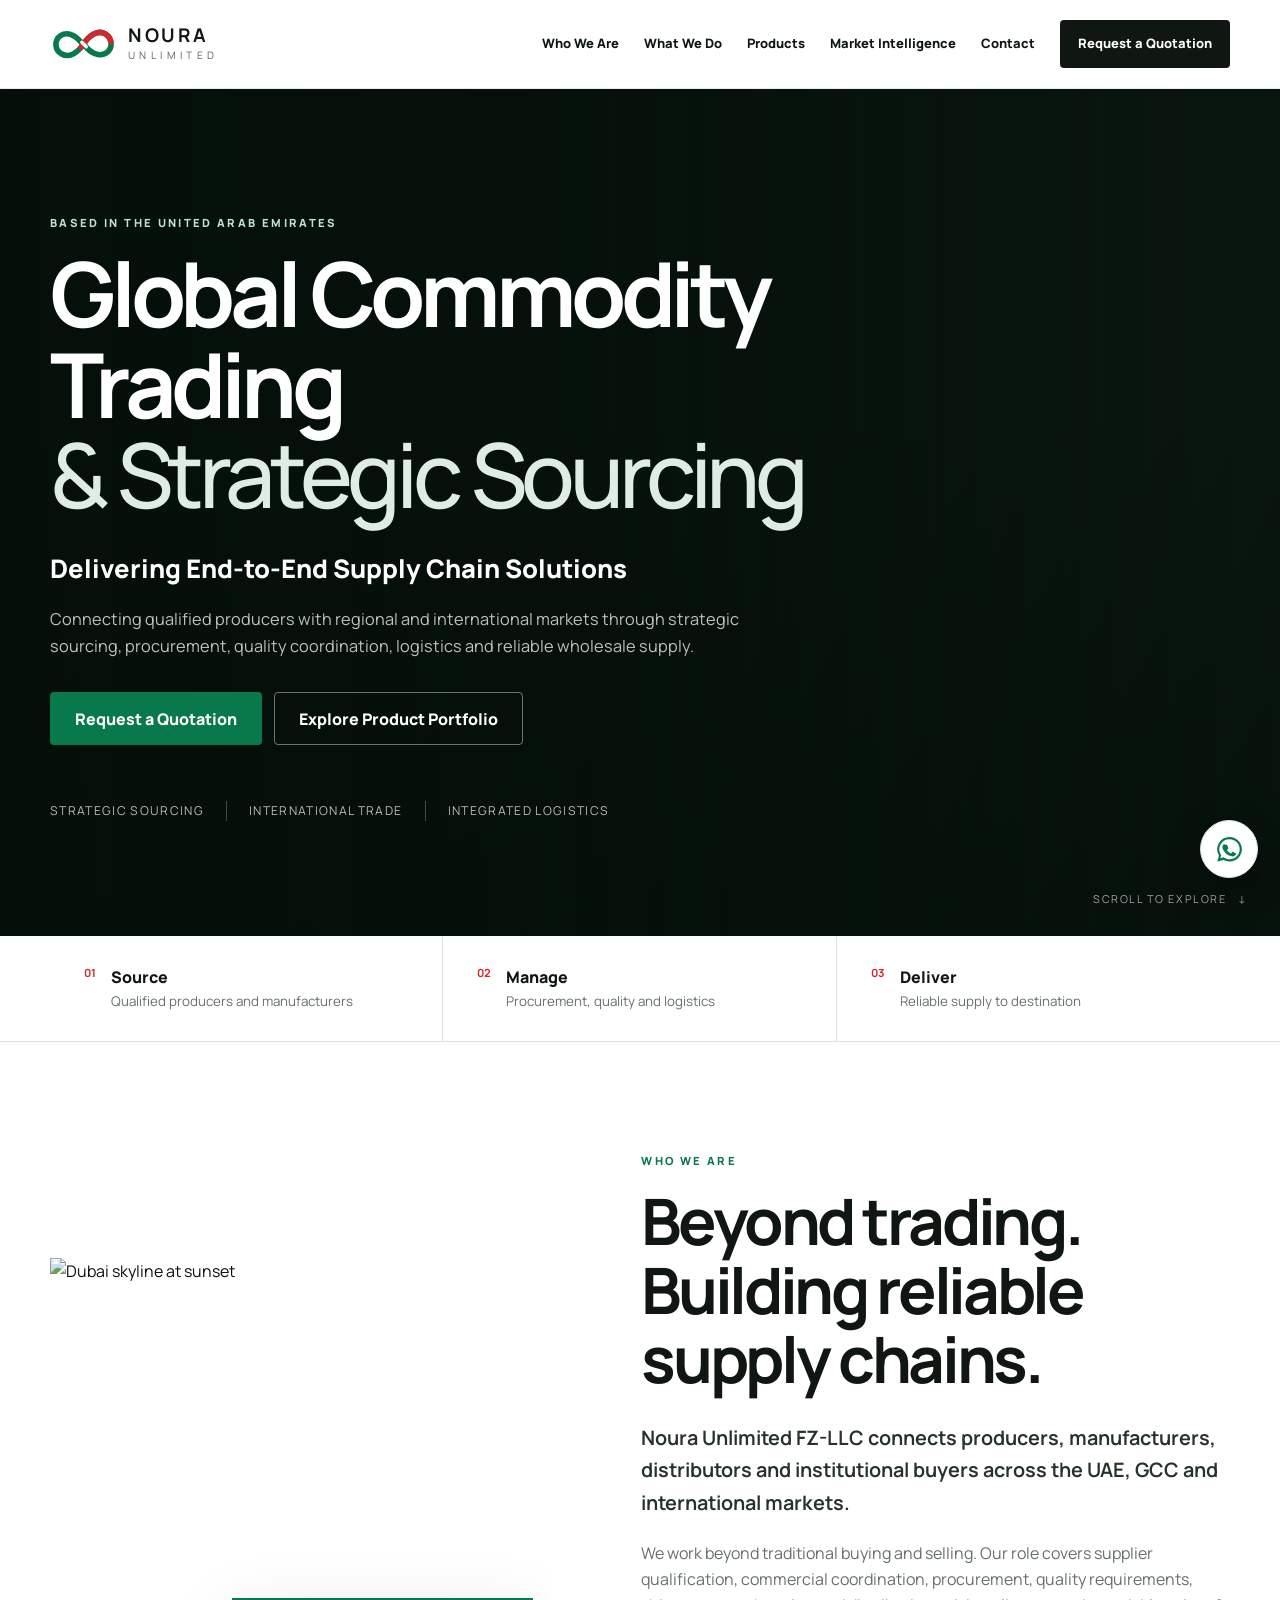
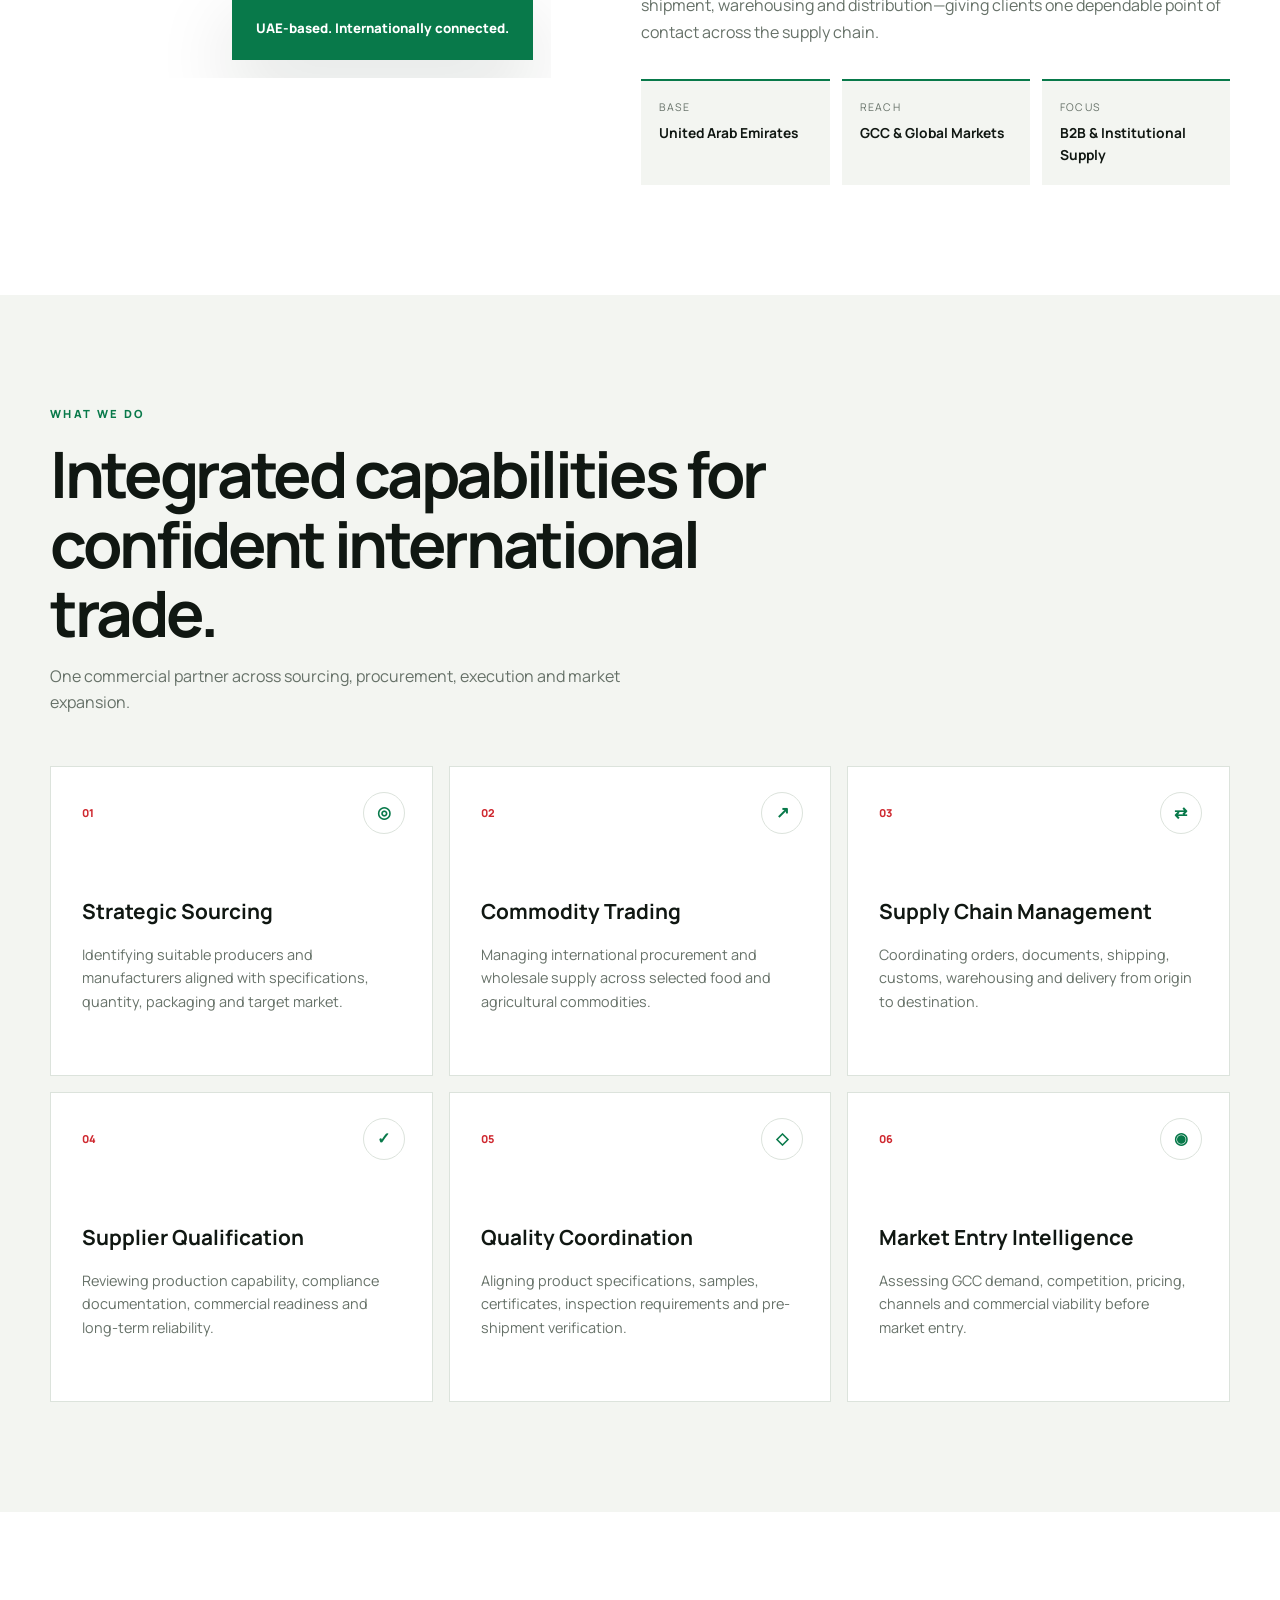
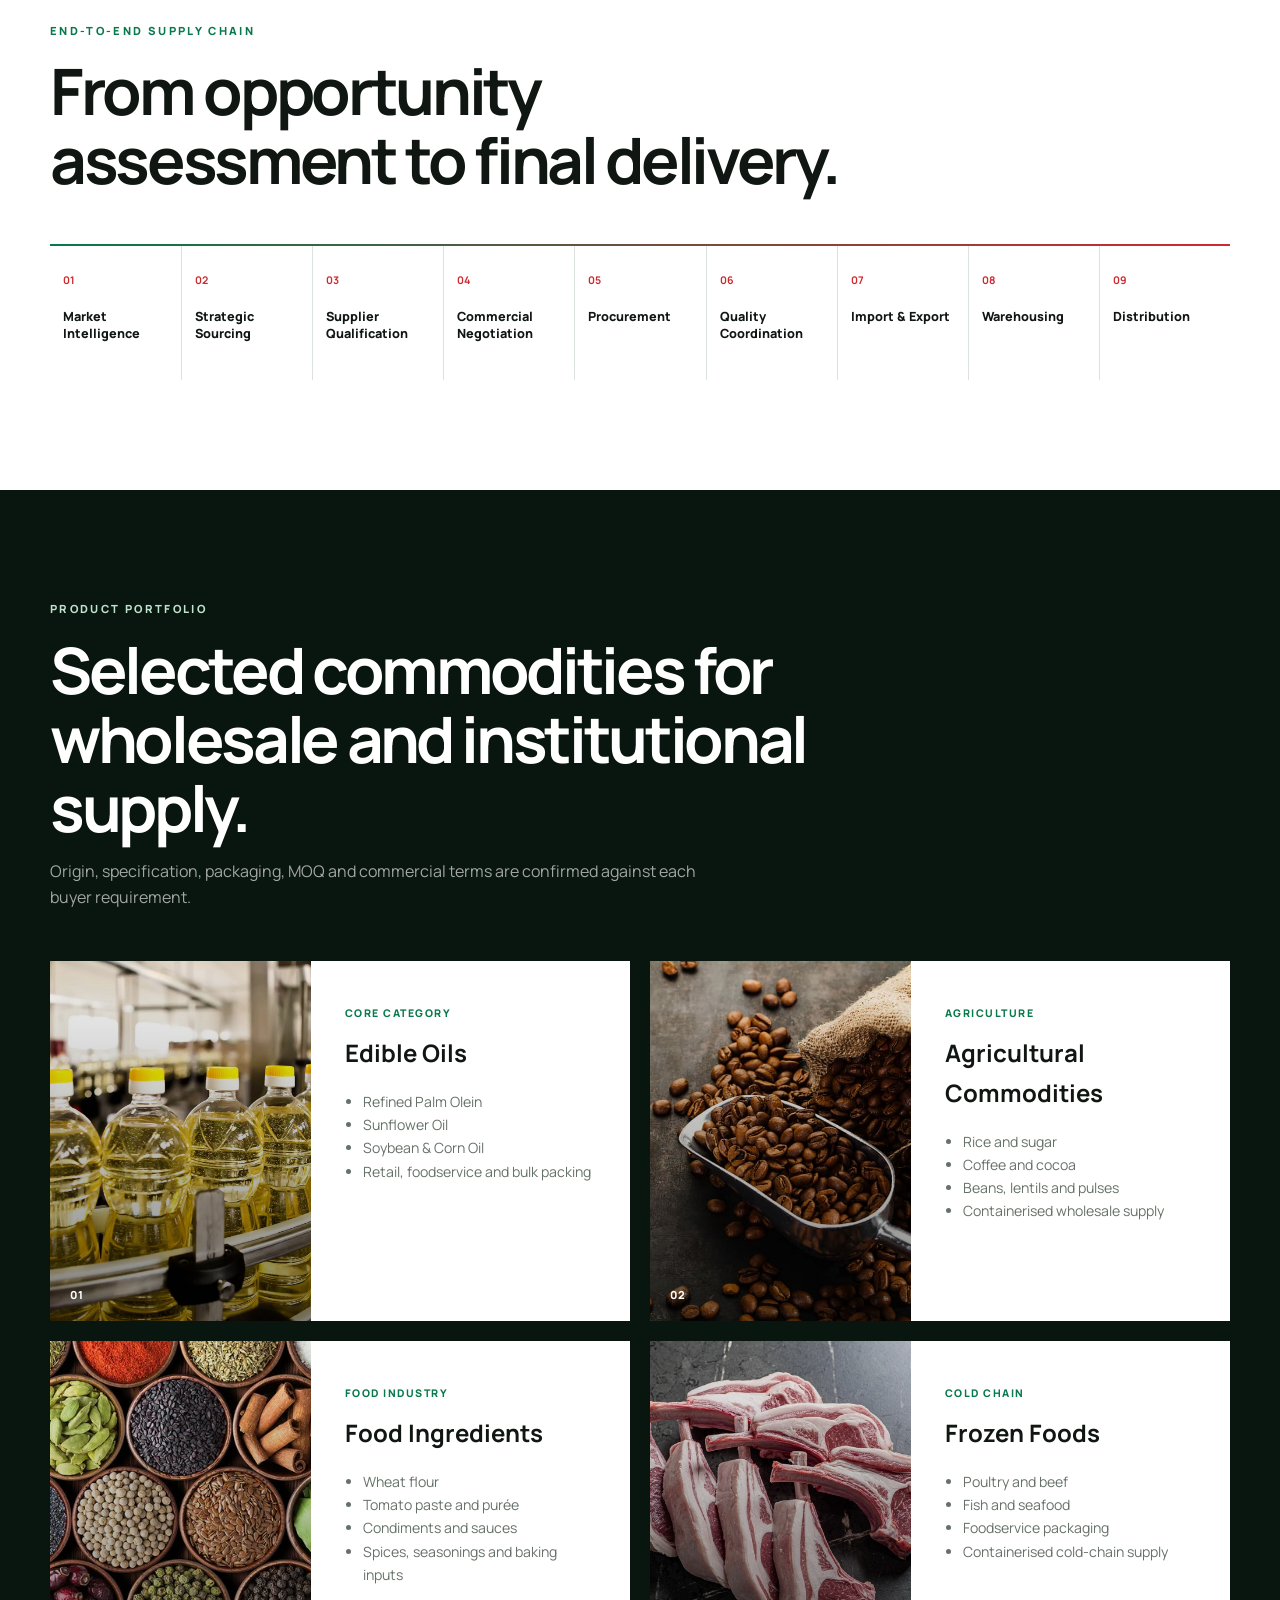
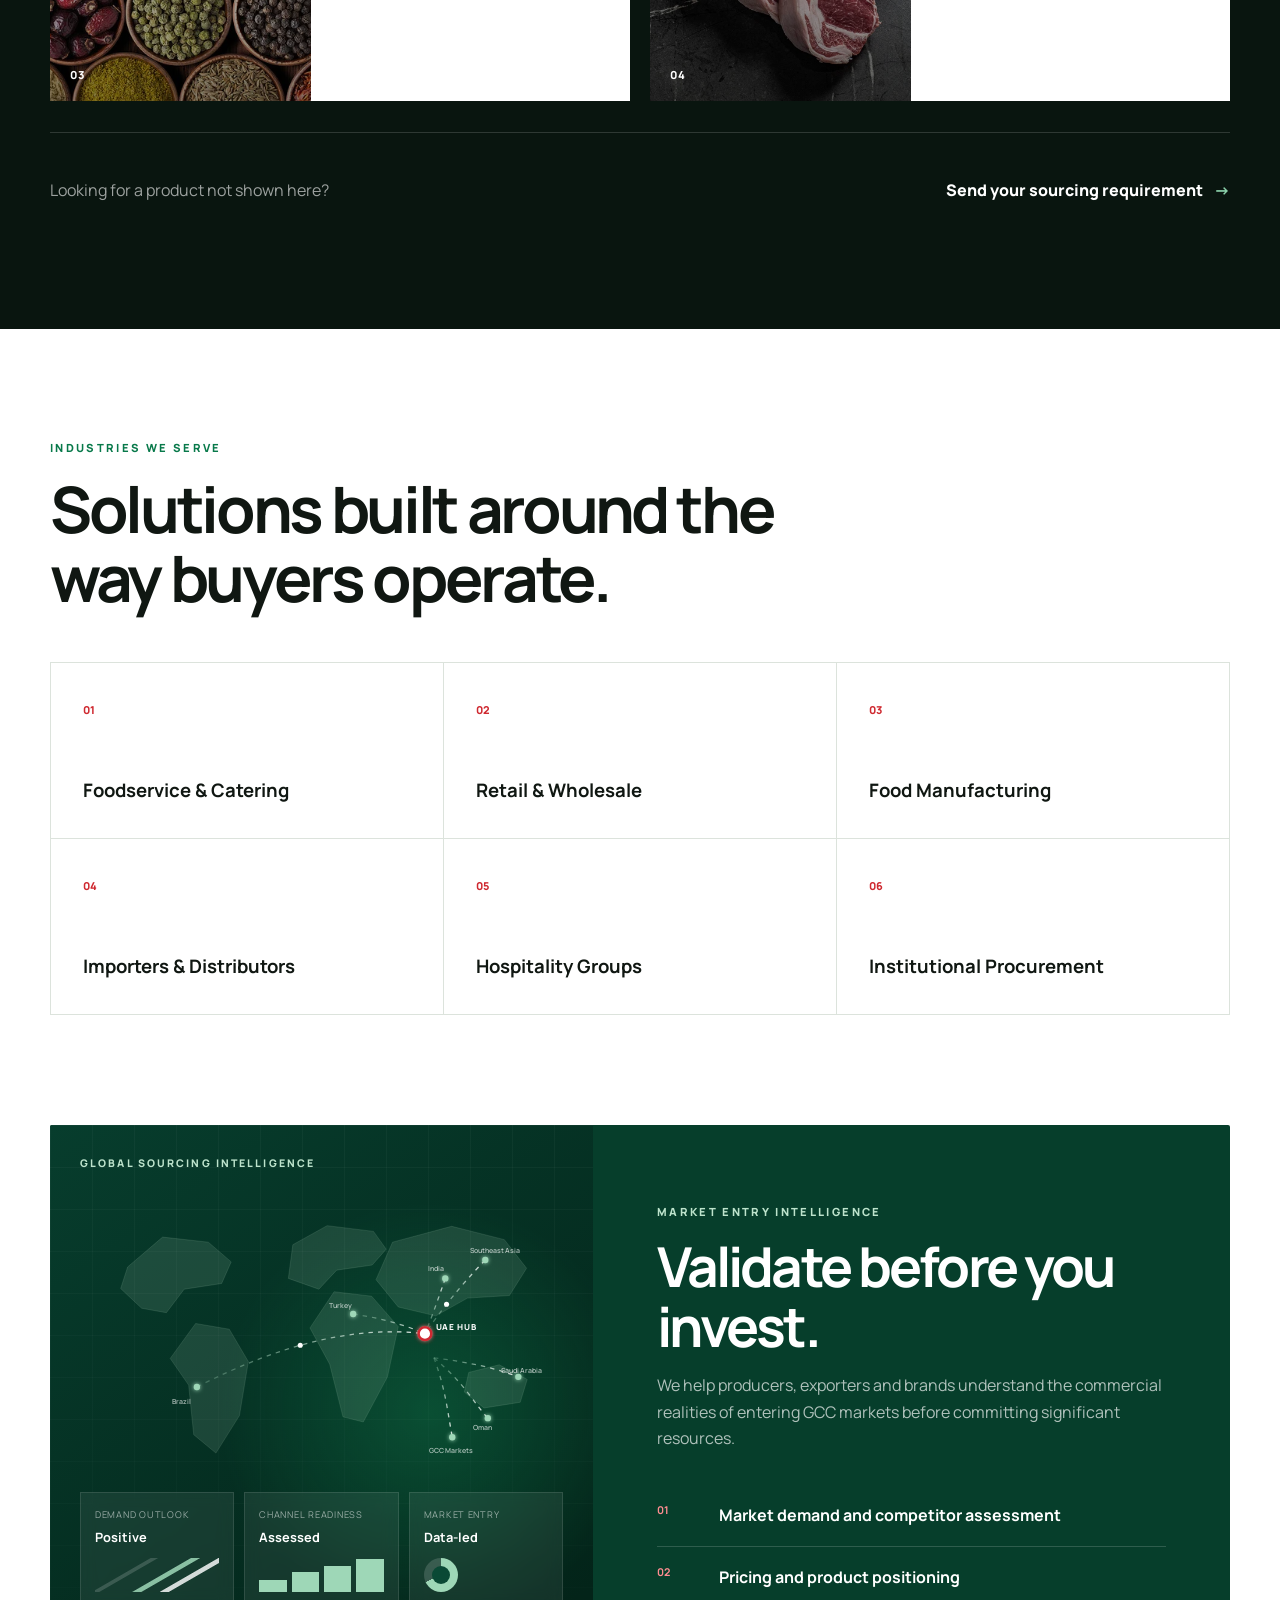
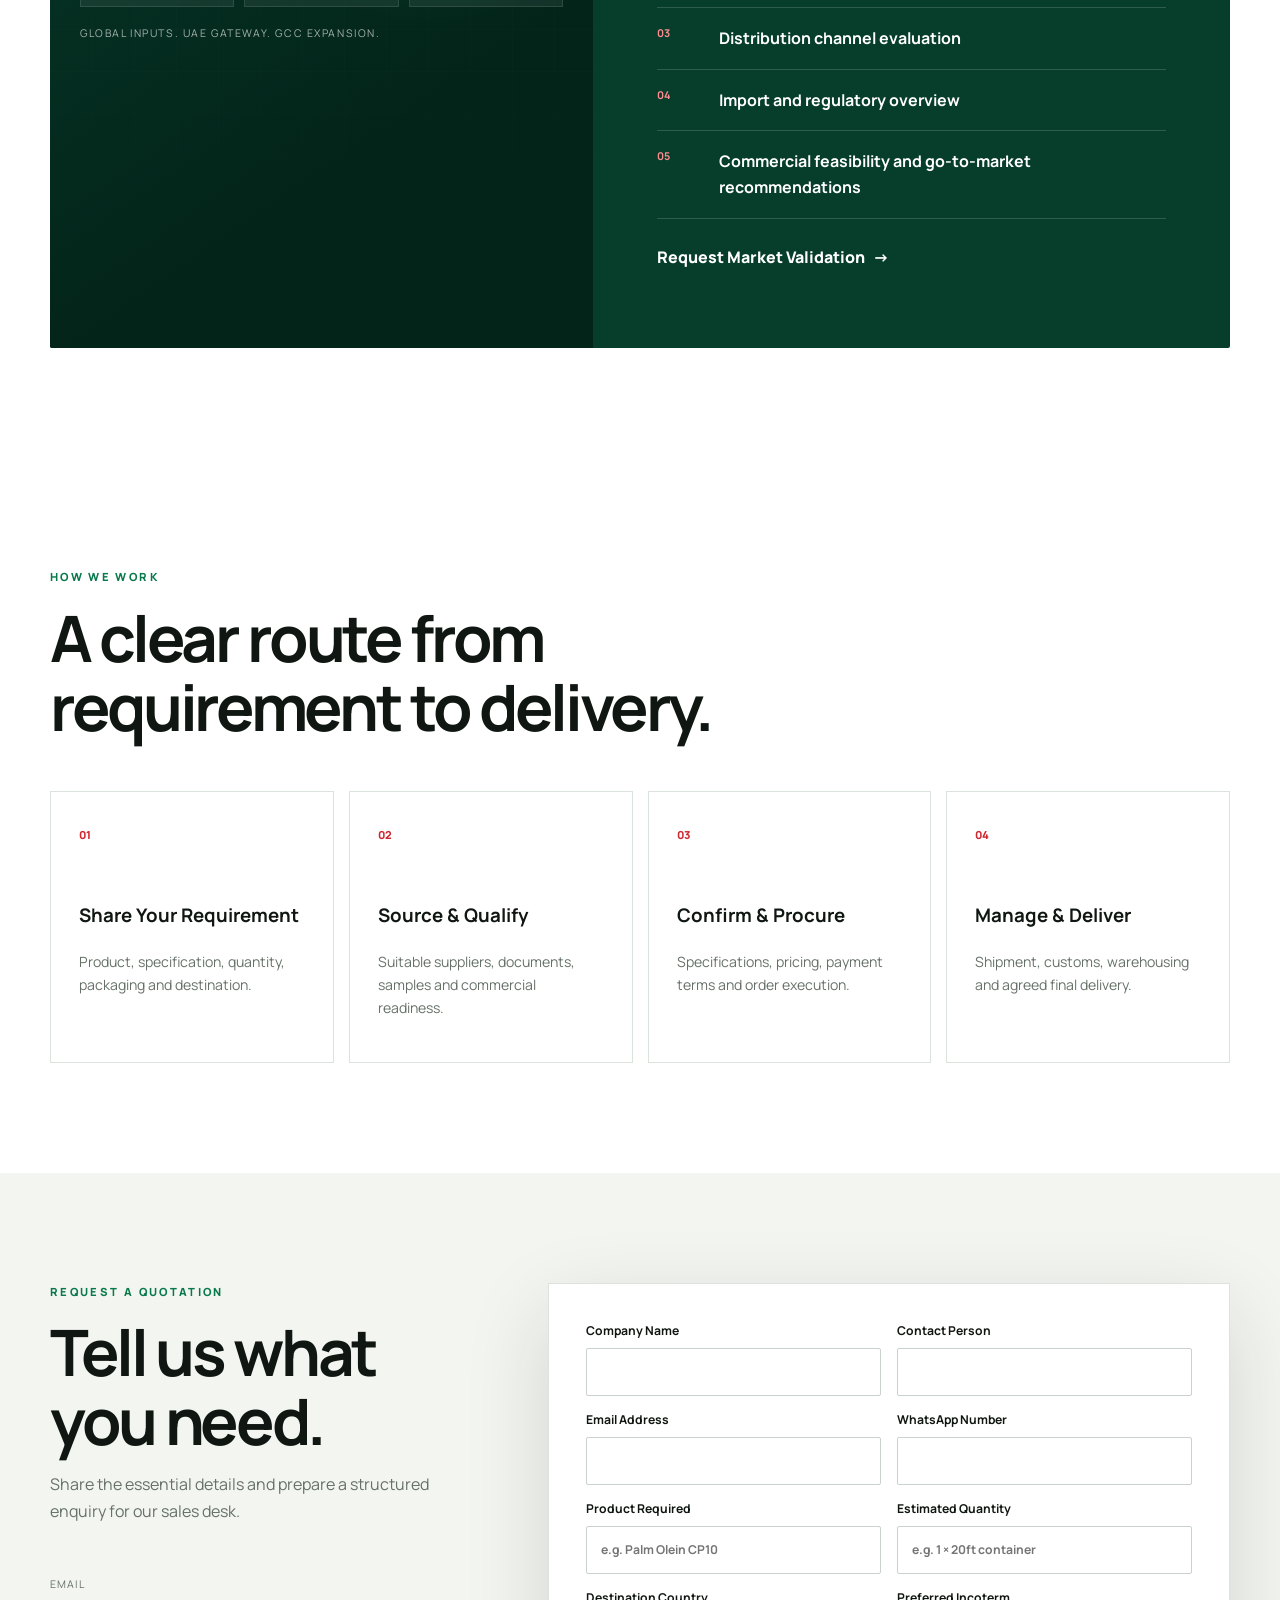
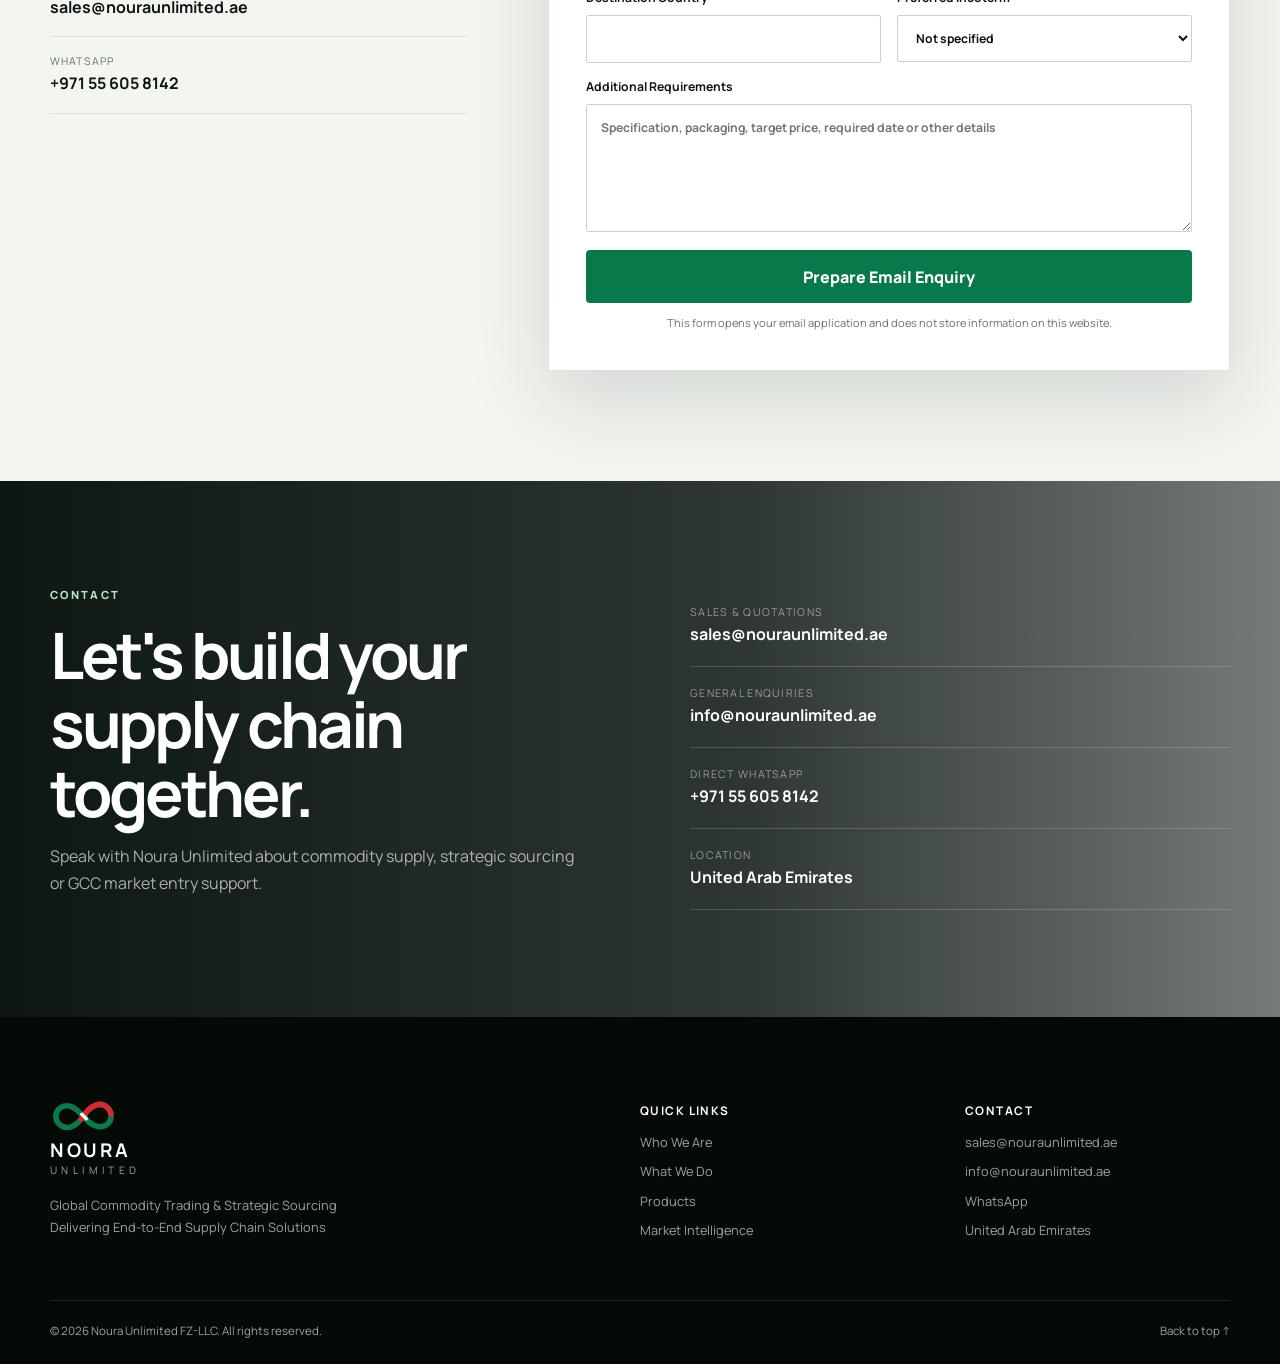
==== index.html @ fd820739 "Add organization structured data" ====
<!doctype html>
<html lang="en">
<head>
  <meta charset="utf-8">
  <meta name="viewport" content="width=device-width, initial-scale=1">
  <meta name="theme-color" content="#081710">
 <meta name="description" content="Noura Unlimited is a Dubai-based food commodity trading and strategic sourcing company serving buyers, suppliers and distributors across the UAE and GCC.">
<meta name="robots" content="index, follow, max-image-preview:large">
<meta name="author" content="Noura Unlimited FZ-LLC">

<meta property="og:type" content="website">
<meta property="og:site_name" content="Noura Unlimited">
<meta property="og:title" content="Food Commodity Trading Company Dubai | Noura Unlimited">

  <script type="application/ld+json">
{
  "@context": "https://schema.org",
  "@type": "Organization",
  "@id": "https://nouraunlimited.ae/#organization",
  "name": "Noura Unlimited",
  "legalName": "Noura Unlimited FZ-LLC",
  "url": "https://nouraunlimited.ae/",
  "description": "Dubai-based food commodity trading, strategic sourcing and GCC market-entry intelligence company.",
  "founder": {
    "@type": "Person",
    "name": "Noorliyani Binti Romle",
    "alternateName": "Noura"
  },
  "address": {
    "@type": "PostalAddress",
    "addressLocality": "Dubai",
    "addressCountry": "AE"
  },
  "areaServed": [
    "United Arab Emirates",
    "Saudi Arabia",
    "Qatar",
    "Oman",
    "Kuwait",
    "Bahrain"
  ],
  "contactPoint": [
    {
      "@type": "ContactPoint",
      "contactType": "sales",
      "telephone": "+971556058142",
      "email": "sales@nouraunlimited.ae",
      "areaServed": "GCC"
    },
    {
      "@type": "ContactPoint",
      "contactType": "general enquiries",
      "email": "info@nouraunlimited.ae",
      "areaServed": "GCC"
    }
  ]
}
</script>
<meta property="og:description" content="Food commodity trading, strategic sourcing and GCC market-entry intelligence from Dubai, UAE.">
<meta property="og:url" content="https://nouraunlimited.ae/">
<meta property="og:image" content="https://images.unsplash.com/photo-1784911544255-8fb8e40d8cea?auto=format&amp;fit=crop&amp;w=1600&amp;q=80">
<meta property="og:locale" content="en_AE">

<meta name="twitter:card" content="summary_large_image">

<link rel="canonical" href="https://nouraunlimited.ae/">
<title>Food Commodity Trading Company Dubai | Noura Unlimited</title>
  <link rel="preconnect" href="https://fonts.googleapis.com">
  <link rel="preconnect" href="https://fonts.gstatic.com" crossorigin>
  <link rel="preconnect" href="https://images.unsplash.com">
  <link href="https://fonts.googleapis.com/css2?family=Manrope:wght@400;500;600;700;800&display=swap" rel="stylesheet">
  <link rel="stylesheet" href="style.css">
</head>
<body>
<a class="skip-link" href="#main">Skip to content</a>
<header class="site-header" id="top">
  <div class="container nav-wrap">
    <a class="brand" href="#home" aria-label="Noura Unlimited home">
      <svg class="brand-logo" viewBox="0 0 120 60" role="img" aria-label="Noura Unlimited infinity logo">
        <path d="M58 29C45 11 30 7 19 14 7 22 8 40 21 47c12 7 27 0 39-18 12-18 27-25 39-18 13 8 14 26 2 34-11 7-27 3-40-15" fill="none" stroke="#08794a" stroke-width="10" stroke-linecap="round"/>
        <path d="M61 30c13 18 29 22 40 15 12-8 11-26-2-34-12-7-27 0-39 18-12 18-27 25-39 18C8 40 7 22 19 14c11-7 26-3 39 15" fill="none" stroke="#cf2930" stroke-width="10" stroke-linecap="round" stroke-dasharray="72 200" stroke-dashoffset="-69"/>
        <path d="M57 26c3 3 5 5 8 8" stroke="#fff" stroke-width="6" stroke-linecap="round"/>
      </svg>
      <span class="brand-copy"><strong>NOURA</strong><span>UNLIMITED</span></span>
    </a>
    <button class="menu-toggle" type="button" aria-expanded="false" aria-controls="primary-nav" aria-label="Open navigation"><span></span><span></span><span></span></button>
    <nav class="nav-links" id="primary-nav" aria-label="Primary navigation">
      <a href="#about">Who We Are</a><a href="#capabilities">What We Do</a><a href="#products">Products</a><a href="#intelligence">Market Intelligence</a><a href="#contact">Contact</a><a class="nav-cta" href="#rfq">Request a Quotation</a>
    </nav>
  </div>
</header>
<main id="main">
  <section class="hero" id="home">
    <div class="hero-media" role="img" aria-label="Container ships and port cranes representing international trade"></div>
    <div class="hero-overlay"></div>
    <div class="container hero-content reveal">
      <p class="eyebrow light">Based in the United Arab Emirates</p>
      <h1>Global Commodity Trading<br><span>&amp; Strategic Sourcing</span></h1>
      <p class="hero-tagline">Delivering End-to-End Supply Chain Solutions</p>
      <p class="hero-copy">Connecting qualified producers with regional and international markets through strategic sourcing, procurement, quality coordination, logistics and reliable wholesale supply.</p>
      <div class="hero-actions"><a class="btn btn-primary" href="#rfq">Request a Quotation</a><a class="btn btn-ghost" href="#products">Explore Product Portfolio</a></div>
      <div class="hero-proof"><span>Strategic Sourcing</span><span>International Trade</span><span>Integrated Logistics</span></div>
    </div>
    <div class="hero-scroll">Scroll to explore <span>↓</span></div>
  </section>

  <section class="intro-strip"><div class="container promise-grid"><div><b>01</b><span>Source</span><small>Qualified producers and manufacturers</small></div><div><b>02</b><span>Manage</span><small>Procurement, quality and logistics</small></div><div><b>03</b><span>Deliver</span><small>Reliable supply to destination</small></div></div></section>

  <section class="section" id="about">
    <div class="container about-layout">
      <div class="about-image reveal"><img src="https://images.unsplash.com/photo-1612873649383-edf91f1cf7fe?auto=format&fit=crop&w=1300&q=82" alt="Dubai skyline at sunset" loading="lazy"><div class="image-caption">UAE-based. Internationally connected.</div></div>
      <div class="about-copy reveal"><p class="eyebrow">Who We Are</p><h2>Beyond trading.<br>Building reliable supply chains.</h2><p class="lead">Noura Unlimited FZ-LLC connects producers, manufacturers, distributors and institutional buyers across the UAE, GCC and international markets.</p><p>We work beyond traditional buying and selling. Our role covers supplier qualification, commercial coordination, procurement, quality requirements, shipment, warehousing and distribution—giving clients one dependable point of contact across the supply chain.</p><div class="about-facts"><div><span>Base</span><strong>United Arab Emirates</strong></div><div><span>Reach</span><strong>GCC &amp; Global Markets</strong></div><div><span>Focus</span><strong>B2B &amp; Institutional Supply</strong></div></div></div>
    </div>
  </section>

  <section class="section section-soft" id="capabilities">
    <div class="container"><div class="section-heading reveal"><p class="eyebrow">What We Do</p><h2>Integrated capabilities for confident international trade.</h2><p>One commercial partner across sourcing, procurement, execution and market expansion.</p></div>
      <div class="capability-grid">
        <article class="capability-card reveal"><span>01</span><div class="cap-icon">◎</div><h3>Strategic Sourcing</h3><p>Identifying suitable producers and manufacturers aligned with specifications, quantity, packaging and target market.</p></article>
        <article class="capability-card reveal"><span>02</span><div class="cap-icon">↗</div><h3>Commodity Trading</h3><p>Managing international procurement and wholesale supply across selected food and agricultural commodities.</p></article>
        <article class="capability-card reveal"><span>03</span><div class="cap-icon">⇄</div><h3>Supply Chain Management</h3><p>Coordinating orders, documents, shipping, customs, warehousing and delivery from origin to destination.</p></article>
        <article class="capability-card reveal"><span>04</span><div class="cap-icon">✓</div><h3>Supplier Qualification</h3><p>Reviewing production capability, compliance documentation, commercial readiness and long-term reliability.</p></article>
        <article class="capability-card reveal"><span>05</span><div class="cap-icon">◇</div><h3>Quality Coordination</h3><p>Aligning product specifications, samples, certificates, inspection requirements and pre-shipment verification.</p></article>
        <article class="capability-card reveal"><span>06</span><div class="cap-icon">◉</div><h3>Market Entry Intelligence</h3><p>Assessing GCC demand, competition, pricing, channels and commercial viability before market entry.</p></article>
      </div>
    </div>
  </section>

  <section class="section process-section"><div class="container"><div class="section-heading reveal"><p class="eyebrow">End-to-End Supply Chain</p><h2>From opportunity assessment to final delivery.</h2></div><div class="process-track reveal"><div><b>01</b><span>Market Intelligence</span></div><div><b>02</b><span>Strategic Sourcing</span></div><div><b>03</b><span>Supplier Qualification</span></div><div><b>04</b><span>Commercial Negotiation</span></div><div><b>05</b><span>Procurement</span></div><div><b>06</b><span>Quality Coordination</span></div><div><b>07</b><span>Import &amp; Export</span></div><div><b>08</b><span>Warehousing</span></div><div><b>09</b><span>Distribution</span></div></div></div></section>

  <section class="section section-dark" id="products"><div class="container"><div class="section-heading light-heading reveal"><p class="eyebrow light">Product Portfolio</p><h2>Selected commodities for wholesale and institutional supply.</h2><p>Origin, specification, packaging, MOQ and commercial terms are confirmed against each buyer requirement.</p></div>
    <div class="product-grid">
      <article class="product-card reveal"><div class="product-image oil-image"><span>01</span></div><div class="product-body"><p class="product-kicker">Core Category</p><h3>Edible Oils</h3><ul><li>Refined Palm Olein</li><li>Sunflower Oil</li><li>Soybean &amp; Corn Oil</li><li>Retail, foodservice and bulk packing</li></ul></div></article>
      <article class="product-card reveal"><div class="product-image grain-image"><span>02</span></div><div class="product-body"><p class="product-kicker">Agriculture</p><h3>Agricultural Commodities</h3><ul><li>Rice and sugar</li><li>Coffee and cocoa</li><li>Beans, lentils and pulses</li><li>Containerised wholesale supply</li></ul></div></article>
      <article class="product-card reveal"><div class="product-image ingredient-image"><span>03</span></div><div class="product-body"><p class="product-kicker">Food Industry</p><h3>Food Ingredients</h3><ul><li>Wheat flour</li><li>Tomato paste and purée</li><li>Condiments and sauces</li><li>Spices, seasonings and baking inputs</li></ul></div></article>
      <article class="product-card reveal"><div class="product-image frozen-image"><span>04</span></div><div class="product-body"><p class="product-kicker">Cold Chain</p><h3>Frozen Foods</h3><ul><li>Poultry and beef</li><li>Fish and seafood</li><li>Foodservice packaging</li><li>Containerised cold-chain supply</li></ul></div></article>
    </div><div class="product-cta reveal"><p>Looking for a product not shown here?</p><a href="#rfq">Send your sourcing requirement <span>→</span></a></div>
  </div></section>

  <section class="industries section"><div class="container"><div class="section-heading reveal"><p class="eyebrow">Industries We Serve</p><h2>Solutions built around the way buyers operate.</h2></div><div class="industry-grid reveal"><div><span>01</span><h3>Foodservice &amp; Catering</h3></div><div><span>02</span><h3>Retail &amp; Wholesale</h3></div><div><span>03</span><h3>Food Manufacturing</h3></div><div><span>04</span><h3>Importers &amp; Distributors</h3></div><div><span>05</span><h3>Hospitality Groups</h3></div><div><span>06</span><h3>Institutional Procurement</h3></div></div></div></section>

  <section class="intelligence" id="intelligence">
    <div class="intelligence-visual reveal" aria-label="World market routes connecting global supplier regions to the UAE and GCC markets">
      <div class="intel-label">Global sourcing intelligence</div>
      <svg class="world-map" viewBox="0 0 760 470" role="img" aria-label="Global supply routes to the United Arab Emirates">
        <defs>
          <linearGradient id="routeGlow" x1="0" y1="0" x2="1" y2="0"><stop stop-color="#9ed7b7" stop-opacity=".25"/><stop offset="1" stop-color="#ffffff" stop-opacity=".9"/></linearGradient>
          <filter id="softGlow"><feGaussianBlur stdDeviation="3" result="b"/><feMerge><feMergeNode in="b"/><feMergeNode in="SourceGraphic"/></feMerge></filter>
        </defs>
        <g class="map-shapes">
          <path d="M75 118l55-47 72 8 36 31-15 34-59 9-28 37-39-7-33-31z"/>
          <path d="M182 207l53 9 30 51-14 85-37 59-35-29-8-78-29-42z"/>
          <path d="M335 83l54-30 73 9 20 28-22 25-56 8-28 30-48-17z"/>
          <path d="M400 157l59 7 42 48-17 79-38 71-32-8-21-83-31-57z"/>
          <path d="M492 79l93-25 83 21 35 45-27 43-66 4-50 28-59-14-35-43z"/>
          <path d="M612 284l48-12 44 23-11 36-57 9-31-25z"/>
        </g>
        <g class="route-lines" fill="none" stroke="url(#routeGlow)" stroke-width="2">
          <path d="M184 307 C315 240 432 210 543 223"/>
          <path d="M430 192 C470 198 506 207 543 223"/>
          <path d="M575 136 C565 165 555 194 543 223"/>
          <path d="M638 107 C598 148 567 188 543 223"/>
          <path d="M557 261 C610 268 647 275 690 291"/>
          <path d="M557 261 C608 304 618 330 642 356"/>
          <path d="M557 261 C575 309 578 342 586 386"/>
        </g>
        <g class="route-dots" filter="url(#softGlow)">
          <circle cx="184" cy="307" r="5"/><circle cx="430" cy="192" r="5"/><circle cx="575" cy="136" r="5"/><circle cx="638" cy="107" r="5"/>
          <circle class="uae-node" cx="543" cy="223" r="10"/>
          <circle cx="690" cy="291" r="5"/><circle cx="642" cy="356" r="5"/><circle cx="586" cy="386" r="5"/>
        </g>
        <g class="map-text">
          <text x="145" y="334">Brazil</text><text x="392" y="183">Turkey</text><text x="548" y="125">India</text><text x="614" y="96">Southeast Asia</text>
          <text class="uae-text" x="560" y="217">UAE HUB</text><text x="663" y="285">Saudi Arabia</text><text x="618" y="374">Oman</text><text x="550" y="411">GCC Markets</text>
        </g>
        <circle class="moving-dot dot-one" r="4"><animateMotion dur="5.5s" repeatCount="indefinite" path="M184 307 C315 240 432 210 543 223"/></circle>
        <circle class="moving-dot dot-two" r="4"><animateMotion dur="4.2s" repeatCount="indefinite" path="M638 107 C598 148 567 188 543 223"/></circle>
      </svg>
      <div class="intel-dashboard">
        <div><span>Demand outlook</span><strong>Positive</strong><i class="trend-line"></i></div>
        <div><span>Channel readiness</span><strong>Assessed</strong><i class="bar-set"><b></b><b></b><b></b><b></b></i></div>
        <div><span>Market entry</span><strong>Data-led</strong><i class="donut"></i></div>
      </div>
      <div class="intel-caption">Global inputs. UAE gateway. GCC expansion.</div>
    </div>
    <div class="intelligence-content reveal"><p class="eyebrow light">Market Entry Intelligence</p><h2>Validate before you invest.</h2><p>We help producers, exporters and brands understand the commercial realities of entering GCC markets before committing significant resources.</p><div class="intelligence-list"><div><b>01</b><span>Market demand and competitor assessment</span></div><div><b>02</b><span>Pricing and product positioning</span></div><div><b>03</b><span>Distribution channel evaluation</span></div><div><b>04</b><span>Import and regulatory overview</span></div><div><b>05</b><span>Commercial feasibility and go-to-market recommendations</span></div></div><a class="text-link light-link" href="#contact">Request Market Validation <span>→</span></a></div>
  </section>

  <section class="section trusted-process"><div class="container"><div class="section-heading reveal"><p class="eyebrow">How We Work</p><h2>A clear route from requirement to delivery.</h2></div><ol class="steps reveal"><li><span>01</span><div><h3>Share Your Requirement</h3><p>Product, specification, quantity, packaging and destination.</p></div></li><li><span>02</span><div><h3>Source &amp; Qualify</h3><p>Suitable suppliers, documents, samples and commercial readiness.</p></div></li><li><span>03</span><div><h3>Confirm &amp; Procure</h3><p>Specifications, pricing, payment terms and order execution.</p></div></li><li><span>04</span><div><h3>Manage &amp; Deliver</h3><p>Shipment, customs, warehousing and agreed final delivery.</p></div></li></ol></div></section>

  <section class="section section-soft" id="rfq"><div class="container rfq-grid"><div class="rfq-copy reveal"><p class="eyebrow">Request a Quotation</p><h2>Tell us what you need.</h2><p>Share the essential details and prepare a structured enquiry for our sales desk.</p><div class="contact-mini"><a href="mailto:sales@nouraunlimited.ae"><span>Email</span><strong>sales@nouraunlimited.ae</strong></a><a href="https://wa.me/971556058142?text=Hello%20Noura%20Unlimited,%20I%20would%20like%20to%20enquire%20about%20your%20products%20and%20services." target="_blank" rel="noopener"><span>WhatsApp</span><strong>+971 55 605 8142</strong></a></div></div>
    <form class="rfq-form reveal" id="rfq-form"><div class="form-row"><label>Company Name<input name="company" required autocomplete="organization"></label><label>Contact Person<input name="contact" required autocomplete="name"></label></div><div class="form-row"><label>Email Address<input type="email" name="email" required autocomplete="email"></label><label>WhatsApp Number<input name="phone" autocomplete="tel"></label></div><div class="form-row"><label>Product Required<input name="product" required placeholder="e.g. Palm Olein CP10"></label><label>Estimated Quantity<input name="quantity" placeholder="e.g. 1 × 20ft container"></label></div><div class="form-row"><label>Destination Country<input name="destination" required autocomplete="country-name"></label><label>Preferred Incoterm<select name="incoterm"><option value="Not specified">Not specified</option><option>EXW</option><option>FOB</option><option>CFR</option><option>CIF</option><option>DDP</option></select></label></div><label>Additional Requirements<textarea name="message" rows="5" placeholder="Specification, packaging, target price, required date or other details"></textarea></label><button class="btn btn-primary form-submit" type="submit">Prepare Email Enquiry</button><p class="form-note">This form opens your email application and does not store information on this website.</p></form>
  </div></section>

  <section class="contact-section" id="contact"><div class="contact-photo" role="img" aria-label="Dubai skyline at night"></div><div class="contact-overlay"></div><div class="container contact-grid"><div class="reveal"><p class="eyebrow light">Contact</p><h2>Let's build your supply chain together.</h2><p>Speak with Noura Unlimited about commodity supply, strategic sourcing or GCC market entry support.</p></div><div class="contact-links reveal"><a href="mailto:sales@nouraunlimited.ae"><span>Sales &amp; Quotations</span><strong>sales@nouraunlimited.ae</strong></a><a href="mailto:info@nouraunlimited.ae"><span>General Enquiries</span><strong>info@nouraunlimited.ae</strong></a><a href="https://wa.me/971556058142?text=Hello%20Noura%20Unlimited,%20I%20would%20like%20to%20enquire%20about%20your%20products%20and%20services." target="_blank" rel="noopener"><span>Direct WhatsApp</span><strong>+971 55 605 8142</strong></a><div><span>Location</span><strong>United Arab Emirates</strong></div></div></div></section>
</main>
<footer class="site-footer"><div class="container footer-grid"><div class="footer-brand"><a class="brand brand-footer" href="#top"><svg class="brand-logo" viewBox="0 0 120 60" aria-hidden="true"><path d="M58 29C45 11 30 7 19 14 7 22 8 40 21 47c12 7 27 0 39-18 12-18 27-25 39-18 13 8 14 26 2 34-11 7-27 3-40-15" fill="none" stroke="#0a7a4b" stroke-width="10" stroke-linecap="round"/><path d="M61 30c13 18 29 22 40 15 12-8 11-26-2-34-12-7-27 0-39 18-12 18-27 25-39 18C8 40 7 22 19 14c11-7 26-3 39 15" fill="none" stroke="#d3292f" stroke-width="10" stroke-linecap="round" stroke-dasharray="72 200" stroke-dashoffset="-69"/><path d="M57 26c3 3 5 5 8 8" stroke="#fff" stroke-width="6" stroke-linecap="round"/></svg><span class="brand-copy"><strong>NOURA</strong><span>UNLIMITED</span></span></a><p>Global Commodity Trading &amp; Strategic Sourcing<br>Delivering End-to-End Supply Chain Solutions</p></div><div><h3>Quick Links</h3><a href="#about">Who We Are</a><a href="#capabilities">What We Do</a><a href="#products">Products</a><a href="#intelligence">Market Intelligence</a></div><div><h3>Contact</h3><a href="mailto:sales@nouraunlimited.ae">sales@nouraunlimited.ae</a><a href="mailto:info@nouraunlimited.ae">info@nouraunlimited.ae</a><a href="https://wa.me/971556058142" target="_blank" rel="noopener">WhatsApp</a><span>United Arab Emirates</span></div></div><div class="container footer-bottom"><span>© <span id="year"></span> Noura Unlimited FZ-LLC. All rights reserved.</span><a href="#top">Back to top ↑</a></div></footer>
<a class="whatsapp-float" href="https://wa.me/971556058142?text=Hello%20Noura%20Unlimited,%20I%20would%20like%20to%20enquire%20about%20your%20products%20and%20services." target="_blank" rel="noopener" aria-label="Chat with Noura Unlimited on WhatsApp"><svg viewBox="0 0 32 32" aria-hidden="true"><path d="M16 3a12.7 12.7 0 0 0-10.9 19.2L3.4 28.5l6.5-1.7A12.7 12.7 0 1 0 16 3Zm0 2.3a10.4 10.4 0 1 1-5.3 19.3l-.8-.5-3.4.9.9-3.3-.5-.8A10.4 10.4 0 0 1 16 5.3Zm-5.2 5.2c-.3 0-.7.1-.9.4-.3.3-1.2 1.1-1.2 2.8s1.2 3.3 1.4 3.5c.2.2 2.4 3.8 5.9 5.1 2.9 1.1 3.5.9 4.1.8.6-.1 2-.8 2.3-1.6.3-.8.3-1.5.2-1.6-.1-.2-.3-.2-.7-.4l-2.3-1.1c-.3-.1-.6-.2-.8.2l-1 1.2c-.2.3-.4.3-.8.1-2-.9-3.3-2.9-3.4-3.1-.2-.3 0-.5.1-.6l.6-.7c.2-.2.3-.4.4-.6.1-.2 0-.5 0-.7l-1-2.4c-.3-.7-.6-.7-.9-.7h-.8Z"/></svg></a>
<script src="script.js"></script>
</body>
</html>
---- style.css ----
:root{--green:#08794a;--green-dark:#063e2b;--red:#cf2930;--ink:#101712;--muted:#667168;--soft:#f3f5f1;--line:#dce3dc;--white:#fff;--dark:#07140e;--shadow:0 28px 80px rgba(7,28,17,.14)}
*{box-sizing:border-box}html{scroll-behavior:smooth;scroll-padding-top:88px}body{margin:0;font-family:"Manrope",sans-serif;color:var(--ink);background:#fff;line-height:1.65}body.menu-open{overflow:hidden}a{color:inherit;text-decoration:none}button,input,select,textarea{font:inherit}.container{width:min(1180px,calc(100% - 40px));margin:auto}.skip-link{position:fixed;left:16px;top:-70px;background:#fff;padding:10px 16px;z-index:999}.skip-link:focus{top:16px}.site-header{position:sticky;top:0;z-index:100;background:rgba(255,255,255,.94);border-bottom:1px solid rgba(17,23,19,.08);backdrop-filter:blur(18px)}.nav-wrap{height:88px;display:flex;align-items:center;justify-content:space-between}.brand{display:inline-flex;align-items:center;gap:11px}.brand-logo{width:67px;height:39px}.brand-copy{line-height:.9}.brand-copy strong,.brand-copy span{display:block}.brand-copy strong{font-size:1.18rem;letter-spacing:.14em}.brand-copy span{font-size:.64rem;letter-spacing:.43em;margin-top:7px;color:#59655d}.nav-links{display:flex;align-items:center;gap:25px;font-size:.81rem;font-weight:800}.nav-links>a{transition:.2s}.nav-links>a:not(.nav-cta):hover{color:var(--green)}.nav-cta{background:var(--ink);color:#fff;padding:13px 18px;border-radius:4px}.nav-cta:hover{background:var(--green)}.menu-toggle{display:none;border:0;background:none;width:42px;height:42px;padding:9px}.menu-toggle span{display:block;height:2px;background:#111;margin:6px 0;transition:.25s}
.hero{position:relative;min-height:790px;display:flex;align-items:center;overflow:hidden;background:#0a1610;color:#fff}.hero-media,.hero-overlay{position:absolute;inset:0}.hero-media{background-image:url('https://images.unsplash.com/photo-1784911544255-8fb8e40d8cea?auto=format&fit=crop&w=2400&q=85');background-size:cover;background-position:center 48%;transform:scale(1.02)}.hero-overlay{background:linear-gradient(90deg,rgba(4,15,9,.94) 0%,rgba(4,15,9,.78) 45%,rgba(4,15,9,.12) 100%),linear-gradient(0deg,rgba(4,15,9,.62),transparent 62%)}.hero-content{position:relative;z-index:3;padding:125px 0 115px}.eyebrow{margin:0 0 16px;color:var(--green);font-size:.7rem;font-weight:800;letter-spacing:.21em;text-transform:uppercase}.eyebrow.light{color:#bde3cc}.hero h1{font-size:clamp(3.2rem,7vw,6.25rem);line-height:1.01;letter-spacing:-.058em;max-width:950px;margin:0}.hero h1 span{font-weight:500;color:#dfece5}.hero-tagline{font-size:clamp(1.16rem,2vw,1.65rem);margin:28px 0 9px;font-weight:800}.hero-copy{max-width:710px;color:rgba(255,255,255,.74);font-size:1.02rem}.hero-actions{display:flex;gap:12px;flex-wrap:wrap;margin-top:32px}.btn{display:inline-flex;align-items:center;justify-content:center;min-height:53px;padding:0 24px;border-radius:4px;border:1px solid transparent;font-weight:800;cursor:pointer;transition:.23s}.btn-primary{background:var(--green);color:#fff}.btn-primary:hover{background:#09935a;transform:translateY(-2px)}.btn-ghost{border-color:rgba(255,255,255,.42);color:#fff}.btn-ghost:hover{background:#fff;color:#111}.hero-proof{display:flex;margin-top:56px;font-size:.76rem;text-transform:uppercase;letter-spacing:.11em;color:rgba(255,255,255,.72)}.hero-proof span{padding:0 22px;border-left:1px solid rgba(255,255,255,.25)}.hero-proof span:first-child{padding-left:0;border-left:0}.hero-scroll{position:absolute;right:32px;bottom:28px;z-index:4;font-size:.68rem;text-transform:uppercase;letter-spacing:.15em;color:rgba(255,255,255,.62)}.hero-scroll span{margin-left:8px}
.intro-strip{background:#fff;border-bottom:1px solid var(--line)}.promise-grid{display:grid;grid-template-columns:repeat(3,1fr)}.promise-grid>div{padding:28px 34px;border-right:1px solid var(--line);display:grid;grid-template-columns:auto 1fr;column-gap:15px}.promise-grid>div:last-child{border-right:0}.promise-grid b{color:var(--red);font-size:.7rem;grid-row:1/3}.promise-grid span{font-weight:800}.promise-grid small{color:var(--muted)}
.section{padding:110px 0}.section-soft{background:var(--soft)}.about-layout{display:grid;grid-template-columns:.92fr 1.08fr;gap:90px;align-items:center}.about-image{position:relative;min-height:590px}.about-image img{width:100%;height:590px;object-fit:cover;display:block;filter:saturate(.82) contrast(1.05)}.image-caption{position:absolute;right:-26px;bottom:38px;background:var(--green);color:#fff;padding:20px 24px;font-weight:800;font-size:.83rem;box-shadow:var(--shadow)}.about-copy h2,.section-heading h2,.rfq-copy h2,.contact-section h2,.intelligence-content h2{font-size:clamp(2.45rem,5vw,4.3rem);line-height:1.08;letter-spacing:-.052em;margin:0}.about-copy .lead{font-size:1.24rem;font-weight:650;color:#273229;margin-top:28px}.about-copy>p:not(.eyebrow):not(.lead){color:var(--muted)}.about-facts{display:grid;grid-template-columns:repeat(3,1fr);gap:12px;margin-top:34px}.about-facts>div{padding:18px;border-top:2px solid var(--green);background:var(--soft)}.about-facts span,.about-facts strong{display:block}.about-facts span{font-size:.66rem;text-transform:uppercase;letter-spacing:.12em;color:var(--muted)}.about-facts strong{font-size:.86rem;margin-top:5px}.section-heading{max-width:790px;margin-bottom:50px}.section-heading>p:last-child{color:var(--muted);max-width:650px}
.capability-grid{display:grid;grid-template-columns:repeat(3,1fr);gap:16px}.capability-card{position:relative;background:#fff;padding:31px;min-height:310px;border:1px solid var(--line);transition:.25s;overflow:hidden}.capability-card:after{content:"";position:absolute;left:0;right:0;bottom:0;height:3px;background:var(--green);transform:scaleX(0);transform-origin:left;transition:.3s}.capability-card:hover{transform:translateY(-7px);box-shadow:var(--shadow);border-color:transparent}.capability-card:hover:after{transform:scaleX(1)}.capability-card>span{font-size:.68rem;color:var(--red);font-weight:800}.cap-icon{position:absolute;right:27px;top:25px;width:42px;height:42px;border-radius:50%;display:grid;place-items:center;border:1px solid var(--line);color:var(--green);font-weight:800}.capability-card h3{font-size:1.3rem;margin:70px 0 12px}.capability-card p{color:var(--muted);font-size:.9rem}
.process-section{overflow:hidden}.process-track{display:grid;grid-template-columns:repeat(9,1fr);position:relative;border-top:1px solid var(--line)}.process-track:before{content:"";position:absolute;top:-1px;left:0;width:0;height:2px;background:linear-gradient(90deg,var(--green),var(--red));transition:width 1.4s ease}.process-track.visible:before{width:100%}.process-track>div{padding:27px 13px 0;border-left:1px solid var(--line);min-height:135px}.process-track>div:first-child{border-left:0}.process-track b{display:block;color:var(--red);font-size:.66rem;margin-bottom:18px}.process-track span{font-size:.79rem;font-weight:800;line-height:1.35;display:block}
.section-dark{background:#09150f;color:#fff}.light-heading>p:last-child{color:rgba(255,255,255,.62)}.product-grid{display:grid;grid-template-columns:1fr 1fr;gap:20px}.product-card{display:grid;grid-template-columns:.9fr 1.1fr;background:#fff;color:var(--ink);min-height:360px;overflow:hidden}.product-image{position:relative;min-height:360px;background-size:cover;background-position:center;transition:transform .6s ease}.product-card:hover .product-image{transform:scale(1.035)}.product-image:after{content:"";position:absolute;inset:0;background:linear-gradient(180deg,rgba(0,0,0,.04),rgba(0,0,0,.48))}.product-image span{position:absolute;left:20px;bottom:17px;z-index:2;color:#fff;font-size:.69rem;font-weight:800;letter-spacing:.1em}.oil-image{background-image:url('https://images.unsplash.com/photo-1474979266404-7eaacbcd87c5?auto=format&fit=crop&w=1000&q=82')}.grain-image{background-image:url('https://images.unsplash.com/photo-1709236550338-e2bcc3beee70?auto=format&fit=crop&w=1000&q=82')}.ingredient-image{background-image:url('https://images.unsplash.com/photo-1754294437681-4ec491072dfc?auto=format&fit=crop&w=1000&q=82')}.frozen-image{background-image:url('https://images.unsplash.com/photo-1534482421-64566f976cfa?auto=format&fit=crop&w=1000&q=82')}.product-body{padding:34px}.product-kicker{font-size:.66rem;text-transform:uppercase;letter-spacing:.14em;color:var(--green);font-weight:800}.product-body h3{font-size:1.5rem;margin:5px 0 17px}.product-body ul{margin:0;padding-left:18px;color:var(--muted);font-size:.88rem}.product-cta{margin-top:31px;padding-top:28px;border-top:1px solid rgba(255,255,255,.15);display:flex;align-items:center;justify-content:space-between}.product-cta p{color:rgba(255,255,255,.6)}.product-cta a{font-weight:800}.product-cta span{color:#8bd0aa;margin-left:8px}
.industries{background:#fff}.industry-grid{display:grid;grid-template-columns:repeat(3,1fr);border-top:1px solid var(--line);border-left:1px solid var(--line)}.industry-grid>div{padding:32px;min-height:170px;border-right:1px solid var(--line);border-bottom:1px solid var(--line);transition:.25s}.industry-grid>div:hover{background:var(--green);color:#fff}.industry-grid span{font-size:.68rem;color:var(--red);font-weight:800}.industry-grid h3{font-size:1.16rem;margin:54px 0 0}.industry-grid>div:hover span{color:#dff6e9}
.intelligence{display:grid;grid-template-columns:1fr 1fr;min-height:720px;background:var(--green-dark);color:#fff}.intelligence-photo{background-image:linear-gradient(rgba(3,15,9,.12),rgba(3,15,9,.28)),url('https://images.unsplash.com/photo-1784915479350-65d68ad0b0dc?auto=format&fit=crop&w=1600&q=82');background-size:cover;background-position:center}.intelligence-content{padding:95px max(42px,calc((100vw - 1180px)/2)) 95px 75px}.intelligence-content>p{color:rgba(255,255,255,.68);max-width:650px}.intelligence-list{margin-top:34px}.intelligence-list>div{display:grid;grid-template-columns:50px 1fr;gap:12px;padding:17px 0;border-bottom:1px solid rgba(255,255,255,.16)}.intelligence-list b{font-size:.67rem;color:#ff8d91}.intelligence-list span{font-weight:700}.text-link{display:inline-flex;margin-top:25px;font-weight:800}.light-link{color:#fff}.light-link span{margin-left:8px}
.trusted-process{background:#fff}.steps{list-style:none;margin:0;padding:0;display:grid;grid-template-columns:repeat(4,1fr);gap:15px}.steps li{padding:28px;border:1px solid var(--line);min-height:245px}.steps li>span{color:var(--red);font-size:.69rem;font-weight:800}.steps h3{margin-top:54px}.steps p{color:var(--muted);font-size:.88rem}.rfq-grid{display:grid;grid-template-columns:.76fr 1.24fr;gap:80px}.rfq-copy>p:nth-of-type(2){color:var(--muted)}.contact-mini{margin-top:36px}.contact-mini a{display:block;padding:16px 0;border-bottom:1px solid var(--line)}.contact-mini span,.contact-mini strong{display:block}.contact-mini span{font-size:.66rem;text-transform:uppercase;letter-spacing:.11em;color:var(--muted)}.rfq-form{background:#fff;padding:37px;border:1px solid var(--line);box-shadow:var(--shadow)}.form-row{display:grid;grid-template-columns:1fr 1fr;gap:16px}.rfq-form label{display:block;font-size:.76rem;font-weight:700;margin-bottom:14px}.rfq-form input,.rfq-form select,.rfq-form textarea{display:block;width:100%;margin-top:7px;border:1px solid #c9d2cb;background:#fff;padding:13px 14px;border-radius:2px;color:#111}.rfq-form input:focus,.rfq-form select:focus,.rfq-form textarea:focus{outline:2px solid rgba(8,121,74,.18);border-color:var(--green)}.form-submit{width:100%;margin-top:4px}.form-note{font-size:.69rem;color:var(--muted);text-align:center;margin-bottom:0}
.contact-section{position:relative;color:#fff;padding:105px 0;overflow:hidden}.contact-photo,.contact-overlay{position:absolute;inset:0}.contact-photo{background-image:url('https://images.unsplash.com/photo-1739900292622-a7f860175aad?auto=format&fit=crop&w=2200&q=82');background-size:cover;background-position:center 48%}.contact-overlay{background:linear-gradient(90deg,rgba(3,14,8,.96),rgba(3,14,8,.83) 58%,rgba(3,14,8,.55))}.contact-grid{position:relative;z-index:2;display:grid;grid-template-columns:1fr 1fr;gap:100px}.contact-section p{color:rgba(255,255,255,.64)}.contact-links>a,.contact-links>div{display:block;padding:18px 0;border-bottom:1px solid rgba(255,255,255,.17)}.contact-links span,.contact-links strong{display:block}.contact-links span{font-size:.67rem;text-transform:uppercase;letter-spacing:.12em;color:rgba(255,255,255,.5)}
.site-footer{background:#050a07;color:rgba(255,255,255,.62);padding:72px 0 24px}.footer-grid{display:grid;grid-template-columns:2fr 1fr 1fr;gap:60px}.brand-footer .brand-copy strong{color:#fff}.brand-footer .brand-copy span{color:#9aa79f}.footer-brand p{font-size:.8rem;margin-top:20px}.footer-grid h3{color:#fff;font-size:.74rem;text-transform:uppercase;letter-spacing:.12em}.footer-grid>div>a,.footer-grid>div>span{display:block;font-size:.8rem;margin:8px 0}.footer-grid a:hover{color:#fff}.footer-bottom{margin-top:50px;padding-top:20px;border-top:1px solid rgba(255,255,255,.1);display:flex;justify-content:space-between;font-size:.72rem}.whatsapp-float{position:fixed;right:22px;bottom:22px;width:58px;height:58px;border-radius:50%;background:#fff;display:grid;place-items:center;z-index:90;box-shadow:0 10px 35px rgba(0,0,0,.25);border:1px solid #d9e1db;transition:.2s}.whatsapp-float:hover{transform:translateY(-4px)}.whatsapp-float svg{width:31px;fill:#08794a}.reveal{opacity:0;transform:translateY(24px);transition:opacity .72s ease,transform .72s ease}.reveal.visible{opacity:1;transform:none}
@media(max-width:980px){.menu-toggle{display:block}.nav-links{position:fixed;left:0;right:0;top:88px;height:calc(100vh - 88px);background:#fff;display:flex;flex-direction:column;align-items:flex-start;padding:35px 30px;gap:20px;transform:translateX(100%);transition:.28s;box-shadow:-20px 20px 40px rgba(0,0,0,.1)}.nav-links.open{transform:none}.nav-links a{font-size:1rem}.nav-cta{width:100%;text-align:center}.hero{min-height:700px}.about-layout,.rfq-grid,.contact-grid{grid-template-columns:1fr;gap:48px}.about-image,.about-image img{min-height:470px;height:470px}.image-caption{right:18px}.capability-grid{grid-template-columns:repeat(2,1fr)}.process-track{grid-template-columns:repeat(3,1fr);row-gap:24px}.product-grid{grid-template-columns:1fr}.industry-grid{grid-template-columns:repeat(2,1fr)}.steps{grid-template-columns:repeat(2,1fr)}.intelligence{grid-template-columns:1fr}.intelligence-photo{min-height:480px}.intelligence-content{padding:75px 40px}.about-facts{grid-template-columns:1fr 1fr}}
@media(max-width:680px){.container{width:min(100% - 28px,1180px)}.nav-wrap{height:76px}.nav-links{top:76px;height:calc(100vh - 76px)}.brand-logo{width:56px}.hero{min-height:670px}.hero-content{padding:88px 0}.hero h1{font-size:2.82rem}.hero-tagline{font-size:1.04rem}.hero-proof,.hero-scroll{display:none}.promise-grid{grid-template-columns:1fr}.promise-grid>div{border-right:0;border-bottom:1px solid var(--line);padding:20px 8px}.section{padding:78px 0}.about-copy h2,.section-heading h2,.rfq-copy h2,.contact-section h2,.intelligence-content h2{font-size:2.5rem}.about-image,.about-image img{min-height:350px;height:350px}.image-caption{left:14px;right:auto;bottom:14px}.capability-grid{grid-template-columns:1fr}.capability-card{min-height:auto}.capability-card h3{margin-top:48px}.process-track{grid-template-columns:repeat(2,1fr)}.product-card{grid-template-columns:1fr}.product-image{min-height:230px}.product-cta{align-items:flex-start;flex-direction:column}.industry-grid{grid-template-columns:1fr}.steps{grid-template-columns:1fr}.steps li{min-height:auto}.steps h3{margin-top:32px}.about-facts{grid-template-columns:1fr}.form-row{grid-template-columns:1fr;gap:0}.rfq-form{padding:23px}.intelligence-photo{min-height:330px}.intelligence-content{padding:68px 24px}.contact-grid{gap:30px}.footer-grid{grid-template-columns:1fr;gap:28px}.footer-bottom{flex-direction:column;gap:10px}.whatsapp-float{width:52px;height:52px;right:15px;bottom:15px}}
@media(prefers-reduced-motion:reduce){html{scroll-behavior:auto}.reveal{opacity:1;transform:none;transition:none}*{animation:none!important;transition:none!important}}

/* Phase 2.1 layout and portfolio fixes */
html,body{max-width:100%;overflow-x:hidden}
.about-layout>* , .intelligence>* , .product-card>*{min-width:0}
.about-image{min-height:420px;overflow:hidden}
.about-image img{height:420px;min-height:420px;max-width:100%;object-position:center 48%}
.image-caption{right:18px;bottom:18px}

/* Keep Market Entry Intelligence fully inside the viewport */
.intelligence{width:min(1180px,calc(100% - 40px));margin:0 auto 110px;min-height:610px;border-radius:2px;overflow:hidden;grid-template-columns:.92fr 1.08fr}
.intelligence-photo{min-width:0;background-image:
linear-gradient(145deg,rgba(3,62,43,.08),rgba(3,35,23,.52)),
radial-gradient(circle at 24% 30%,rgba(255,255,255,.22) 0 2px,transparent 3px),
radial-gradient(circle at 70% 60%,rgba(255,255,255,.18) 0 2px,transparent 3px),
linear-gradient(135deg,#0d8756,#063e2b 58%,#061a10);background-size:auto,85px 85px,110px 110px,auto;position:relative}
.intelligence-photo:after{content:"GCC  •  MARKET  •  ENTRY";position:absolute;left:42px;bottom:42px;color:rgba(255,255,255,.82);font-size:.72rem;font-weight:800;letter-spacing:.24em;writing-mode:vertical-rl;transform:rotate(180deg)}
.intelligence-content{min-width:0;padding:78px 64px}
.intelligence-content h2{font-size:clamp(2.5rem,4.3vw,4rem)}

/* Guaranteed local product visuals — no remote image dependency */
.product-image{overflow:hidden;background-color:#e8eee9;background-repeat:no-repeat;background-position:center;background-size:cover}
.oil-image{background-image:url("data:image/svg+xml,%3Csvg xmlns='http://www.w3.org/2000/svg' viewBox='0 0 900 700'%3E%3Cdefs%3E%3ClinearGradient id='b' x1='0' y1='0' x2='1' y2='1'%3E%3Cstop stop-color='%23f6d56b'/%3E%3Cstop offset='1' stop-color='%23c98916'/%3E%3C/linearGradient%3E%3ClinearGradient id='g' x1='0' y1='0' x2='0' y2='1'%3E%3Cstop stop-color='%230b8150'/%3E%3Cstop offset='1' stop-color='%23043d29'/%3E%3C/linearGradient%3E%3C/defs%3E%3Crect width='900' height='700' fill='%23f2efe4'/%3E%3Ccircle cx='710' cy='105' r='210' fill='%23e8c54f' opacity='.35'/%3E%3Cpath d='M0 520 C220 430 360 590 900 420 V700 H0Z' fill='url(%23g)'/%3E%3Cg transform='translate(285 105)'%3E%3Crect x='95' y='0' width='95' height='70' rx='15' fill='%230d3828'/%3E%3Crect x='38' y='55' width='210' height='410' rx='48' fill='url(%23b)' stroke='%23fff' stroke-width='10'/%3E%3Crect x='60' y='165' width='166' height='120' rx='9' fill='%23fff' opacity='.93'/%3E%3Cpath d='M95 245 C135 185 175 185 205 245 C170 220 135 220 95 245Z' fill='%2308794a'/%3E%3C/g%3E%3Cg fill='%23d6a52a' opacity='.9'%3E%3Cellipse cx='160' cy='570' rx='88' ry='20'/%3E%3Cellipse cx='700' cy='560' rx='110' ry='22'/%3E%3C/g%3E%3C/svg%3E")}
.grain-image{background-image:url("data:image/svg+xml,%3Csvg xmlns='http://www.w3.org/2000/svg' viewBox='0 0 900 700'%3E%3Cdefs%3E%3ClinearGradient id='a' x1='0' y1='0' x2='0' y2='1'%3E%3Cstop stop-color='%23e8c46a'/%3E%3Cstop offset='1' stop-color='%23a76b17'/%3E%3C/linearGradient%3E%3C/defs%3E%3Crect width='900' height='700' fill='%23eaf1e9'/%3E%3Crect y='470' width='900' height='230' fill='%2308633f'/%3E%3Cg transform='translate(120 70)'%3E%3Cpath d='M120 470 C125 180 170 90 230 30' stroke='%239a6a1c' stroke-width='14' fill='none'/%3E%3Cg fill='url(%23a)'%3E%3Cellipse cx='215' cy='60' rx='25' ry='58' transform='rotate(28 215 60)'/%3E%3Cellipse cx='185' cy='115' rx='25' ry='58' transform='rotate(-25 185 115)'/%3E%3Cellipse cx='235' cy='160' rx='25' ry='58' transform='rotate(30 235 160)'/%3E%3Cellipse cx='190' cy='215' rx='25' ry='58' transform='rotate(-25 190 215)'/%3E%3Cellipse cx='225' cy='270' rx='25' ry='58' transform='rotate(28 225 270)'/%3E%3C/g%3E%3C/g%3E%3Cg fill='%23f4e3ad'%3E%3Cellipse cx='570' cy='485' rx='180' ry='62'/%3E%3Cellipse cx='630' cy='550' rx='210' ry='75'/%3E%3C/g%3E%3Cg fill='%23fff7da' opacity='.95'%3E%3Cellipse cx='520' cy='470' rx='8' ry='20' transform='rotate(25 520 470)'/%3E%3Cellipse cx='590' cy='515' rx='8' ry='20' transform='rotate(-35 590 515)'/%3E%3Cellipse cx='680' cy='535' rx='8' ry='20' transform='rotate(20 680 535)'/%3E%3Cellipse cx='735' cy='505' rx='8' ry='20' transform='rotate(-18 735 505)'/%3E%3C/g%3E%3C/svg%3E")}
.ingredient-image{background-image:url("data:image/svg+xml,%3Csvg xmlns='http://www.w3.org/2000/svg' viewBox='0 0 900 700'%3E%3Crect width='900' height='700' fill='%23f5eee3'/%3E%3Ccircle cx='140' cy='120' r='190' fill='%23d22b31' opacity='.15'/%3E%3Ccircle cx='780' cy='620' r='230' fill='%2308794a' opacity='.13'/%3E%3Cg transform='translate(105 170)'%3E%3Cg%3E%3Cellipse cx='130' cy='270' rx='125' ry='55' fill='%238c3c20'/%3E%3Cpath d='M5 270 Q130 55 255 270Z' fill='%23d9502e'/%3E%3C/g%3E%3Cg transform='translate(225 -40)'%3E%3Cellipse cx='130' cy='310' rx='125' ry='55' fill='%238e661c'/%3E%3Cpath d='M5 310 Q130 80 255 310Z' fill='%23e3a31d'/%3E%3C/g%3E%3Cg transform='translate(455 35)'%3E%3Cellipse cx='110' cy='255' rx='105' ry='48' fill='%2340712b'/%3E%3Cpath d='M5 255 Q110 70 215 255Z' fill='%2375a642'/%3E%3C/g%3E%3C/g%3E%3Cg fill='none' stroke='%2308794a' stroke-width='10' stroke-linecap='round'%3E%3Cpath d='M655 125 C730 165 765 230 745 305'/%3E%3Cpath d='M690 142 l42 -35 M720 180 l50 -18 M738 220 l52 4'/%3E%3C/g%3E%3C/svg%3E")}
.frozen-image{background-image:url("data:image/svg+xml,%3Csvg xmlns='http://www.w3.org/2000/svg' viewBox='0 0 900 700'%3E%3Cdefs%3E%3ClinearGradient id='i' x1='0' y1='0' x2='1' y2='1'%3E%3Cstop stop-color='%23e7f5f2'/%3E%3Cstop offset='1' stop-color='%238bc9c1'/%3E%3C/linearGradient%3E%3C/defs%3E%3Crect width='900' height='700' fill='url(%23i)'/%3E%3Cg stroke='%23fff' stroke-width='10' stroke-linecap='round' opacity='.75'%3E%3Cpath d='M110 110 v120 M50 170 h120 M68 128 l84 84 M152 128 l-84 84'/%3E%3Cpath d='M760 430 v140 M690 500 h140 M710 450 l100 100 M810 450 l-100 100'/%3E%3C/g%3E%3Cg transform='translate(245 115)'%3E%3Crect width='410' height='470' rx='24' fill='%23fff' stroke='%2308794a' stroke-width='12'/%3E%3Crect x='35' y='35' width='340' height='100' rx='8' fill='%2308794a'/%3E%3Cpath d='M70 330 C145 185 265 185 340 330 C280 395 130 395 70 330Z' fill='%23d7a451'/%3E%3Cpath d='M125 320 C165 250 245 250 285 320' fill='none' stroke='%23fff' stroke-width='18'/%3E%3Ccircle cx='130' cy='185' r='22' fill='%23cf2930'/%3E%3Ccircle cx='205' cy='205' r='22' fill='%23e3a31d'/%3E%3Ccircle cx='280' cy='180' r='22' fill='%2308794a'/%3E%3C/g%3E%3C/svg%3E")}

@media(max-width:980px){.about-image,.about-image img{height:380px;min-height:380px}.intelligence{width:min(100% - 40px,1180px);grid-template-columns:1fr;margin-bottom:80px}.intelligence-photo{min-height:300px}.intelligence-content{padding:64px 40px}}
@media(max-width:680px){.about-image,.about-image img{height:300px;min-height:300px}.intelligence{width:calc(100% - 28px);margin-bottom:65px}.intelligence-content{padding:54px 24px}.intelligence-photo{min-height:230px}.product-image{min-height:220px}}

/* Phase 2.2 — approved real product photography and market intelligence map */
.oil-image{background-image:url('assets/edible-oils.png')}
.grain-image{background-image:url('assets/agricultural-commodities.png')}
.ingredient-image{background-image:url('assets/food-ingredients.png')}
.frozen-image{background-image:url('assets/frozen-foods.png')}
.oil-image{background-position:center}.grain-image{background-position:center}.ingredient-image{background-position:center}.frozen-image{background-position:center}

.intelligence-visual{position:relative;min-width:0;overflow:hidden;background:radial-gradient(circle at 70% 35%,rgba(20,145,89,.34),transparent 32%),linear-gradient(145deg,#073d2d,#032419 70%);padding:30px;color:#fff}
.intelligence-visual:before{content:"";position:absolute;inset:0;background-image:linear-gradient(rgba(255,255,255,.035) 1px,transparent 1px),linear-gradient(90deg,rgba(255,255,255,.035) 1px,transparent 1px);background-size:42px 42px;mask-image:linear-gradient(to bottom,black,transparent 92%)}
.intel-label{position:relative;z-index:2;font-size:.66rem;font-weight:800;letter-spacing:.2em;text-transform:uppercase;color:#bde3cc}
.world-map{position:relative;z-index:2;width:100%;height:auto;margin-top:20px;overflow:visible}
.map-shapes{fill:rgba(194,226,207,.12);stroke:rgba(194,226,207,.16);stroke-width:1.2}
.route-lines path{stroke-dasharray:7 8;animation:routeDash 18s linear infinite}.route-dots{fill:#9ed7b7}.route-dots .uae-node{fill:#fff;stroke:#cf2930;stroke-width:4}.moving-dot{fill:#fff}.map-text{fill:rgba(255,255,255,.66);font:600 11px Manrope,sans-serif}.map-text .uae-text{fill:#fff;font-size:13px;font-weight:800;letter-spacing:.08em}
.intel-dashboard{position:relative;z-index:3;display:grid;grid-template-columns:repeat(3,1fr);gap:10px;margin-top:-6px}.intel-dashboard>div{min-height:112px;padding:14px;background:rgba(255,255,255,.07);border:1px solid rgba(255,255,255,.11);backdrop-filter:blur(8px)}.intel-dashboard span,.intel-dashboard strong{display:block}.intel-dashboard span{font-size:.58rem;letter-spacing:.08em;text-transform:uppercase;color:rgba(255,255,255,.56)}.intel-dashboard strong{font-size:.8rem;margin-top:4px}.trend-line{display:block;width:100%;height:34px;margin-top:10px;background:linear-gradient(150deg,transparent 0 30%,rgba(255,255,255,.16) 31% 34%,transparent 35% 52%,rgba(158,215,183,.85) 53% 57%,transparent 58% 67%,rgba(255,255,255,.82) 68% 72%,transparent 73%)}.bar-set{height:34px;display:flex;align-items:flex-end;gap:5px;margin-top:10px}.bar-set b{display:block;flex:1;background:#9ed7b7}.bar-set b:nth-child(1){height:35%}.bar-set b:nth-child(2){height:58%}.bar-set b:nth-child(3){height:76%}.bar-set b:nth-child(4){height:96%}.donut{display:block;width:34px;height:34px;margin-top:10px;border-radius:50%;background:conic-gradient(#9ed7b7 0 68%,rgba(255,255,255,.15) 68%);position:relative}.donut:after{content:"";position:absolute;inset:8px;border-radius:50%;background:#0a4935}.intel-caption{position:relative;z-index:2;margin-top:18px;font-size:.66rem;letter-spacing:.15em;text-transform:uppercase;color:rgba(255,255,255,.64)}
@keyframes routeDash{to{stroke-dashoffset:-180}}

@media(max-width:980px){.intelligence-visual{min-height:520px;padding:28px}.world-map{max-height:360px}.intel-dashboard{max-width:680px}}
@media(max-width:680px){.intelligence-visual{min-height:auto;padding:22px 18px}.world-map{margin-top:12px}.intel-dashboard{grid-template-columns:1fr}.intel-dashboard>div{min-height:88px}.intel-caption{margin-bottom:6px}.product-card{grid-template-columns:1fr}.product-image{min-height:260px}}
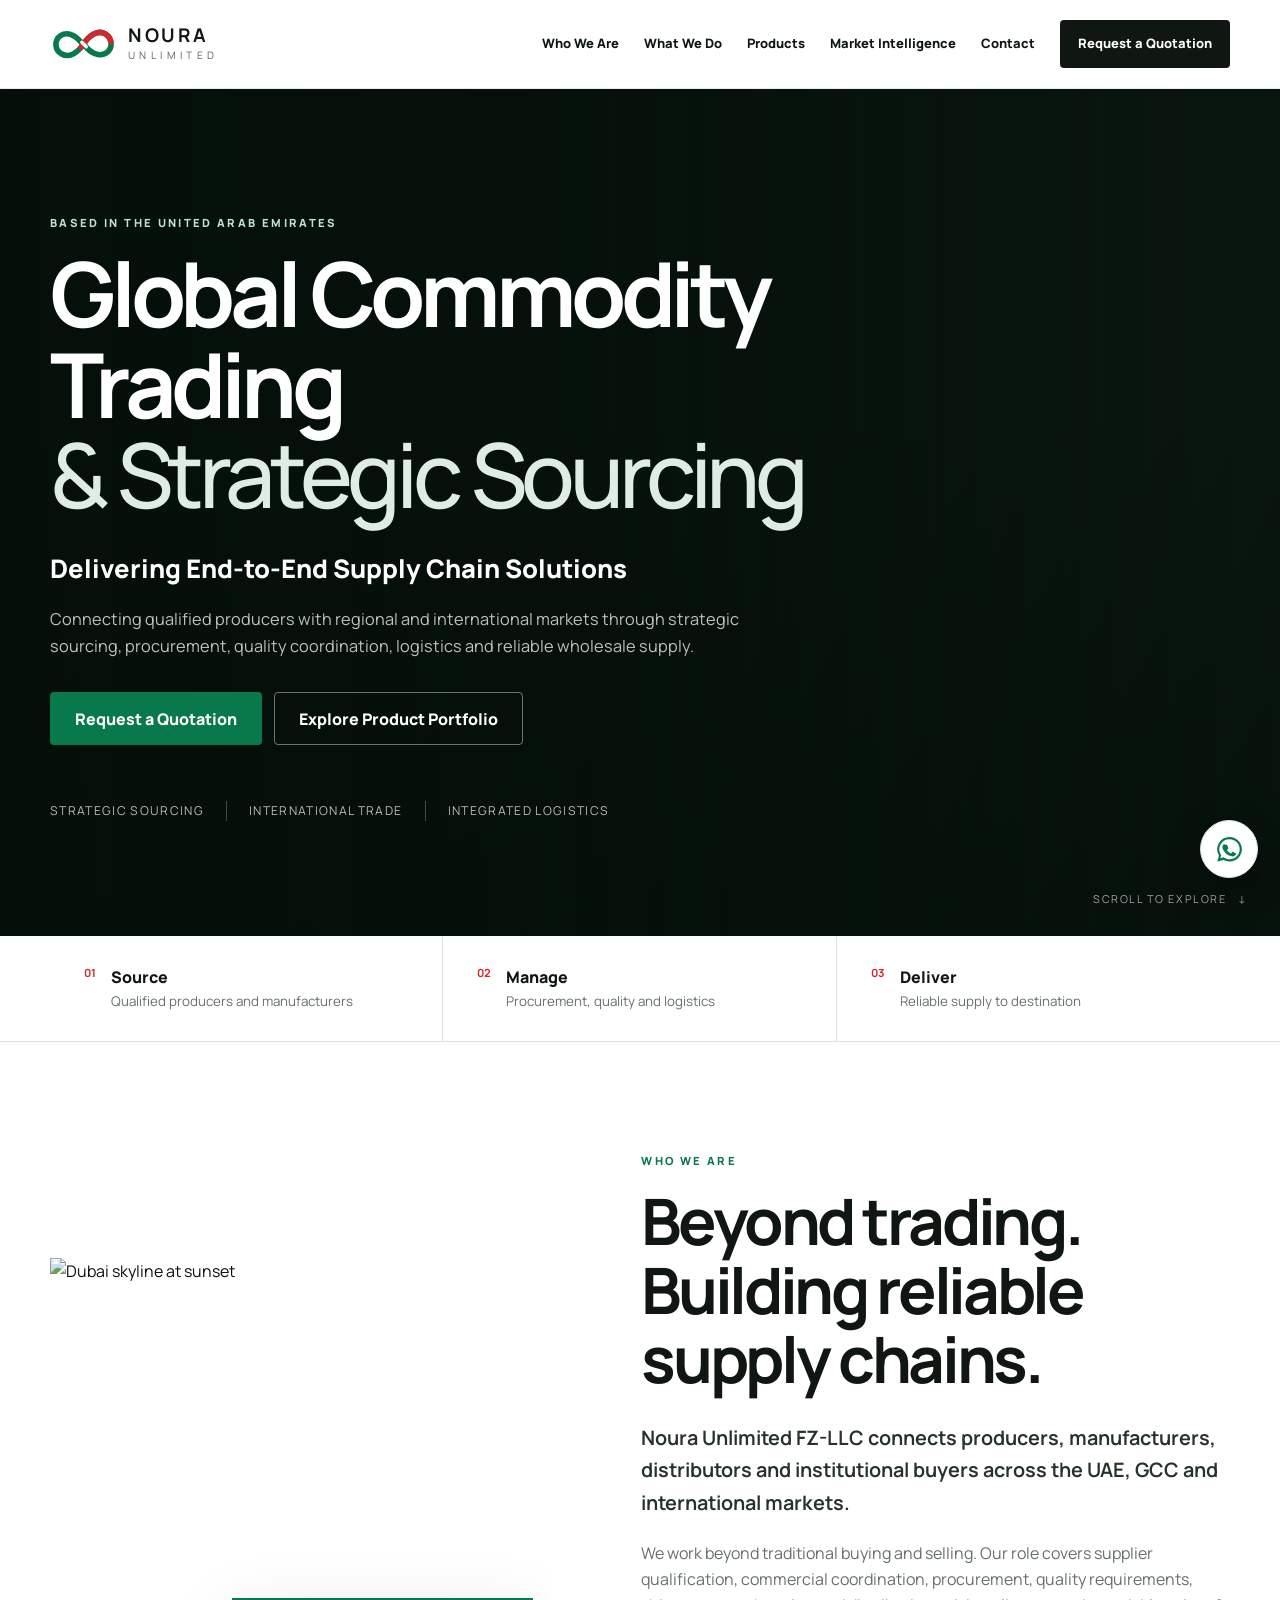
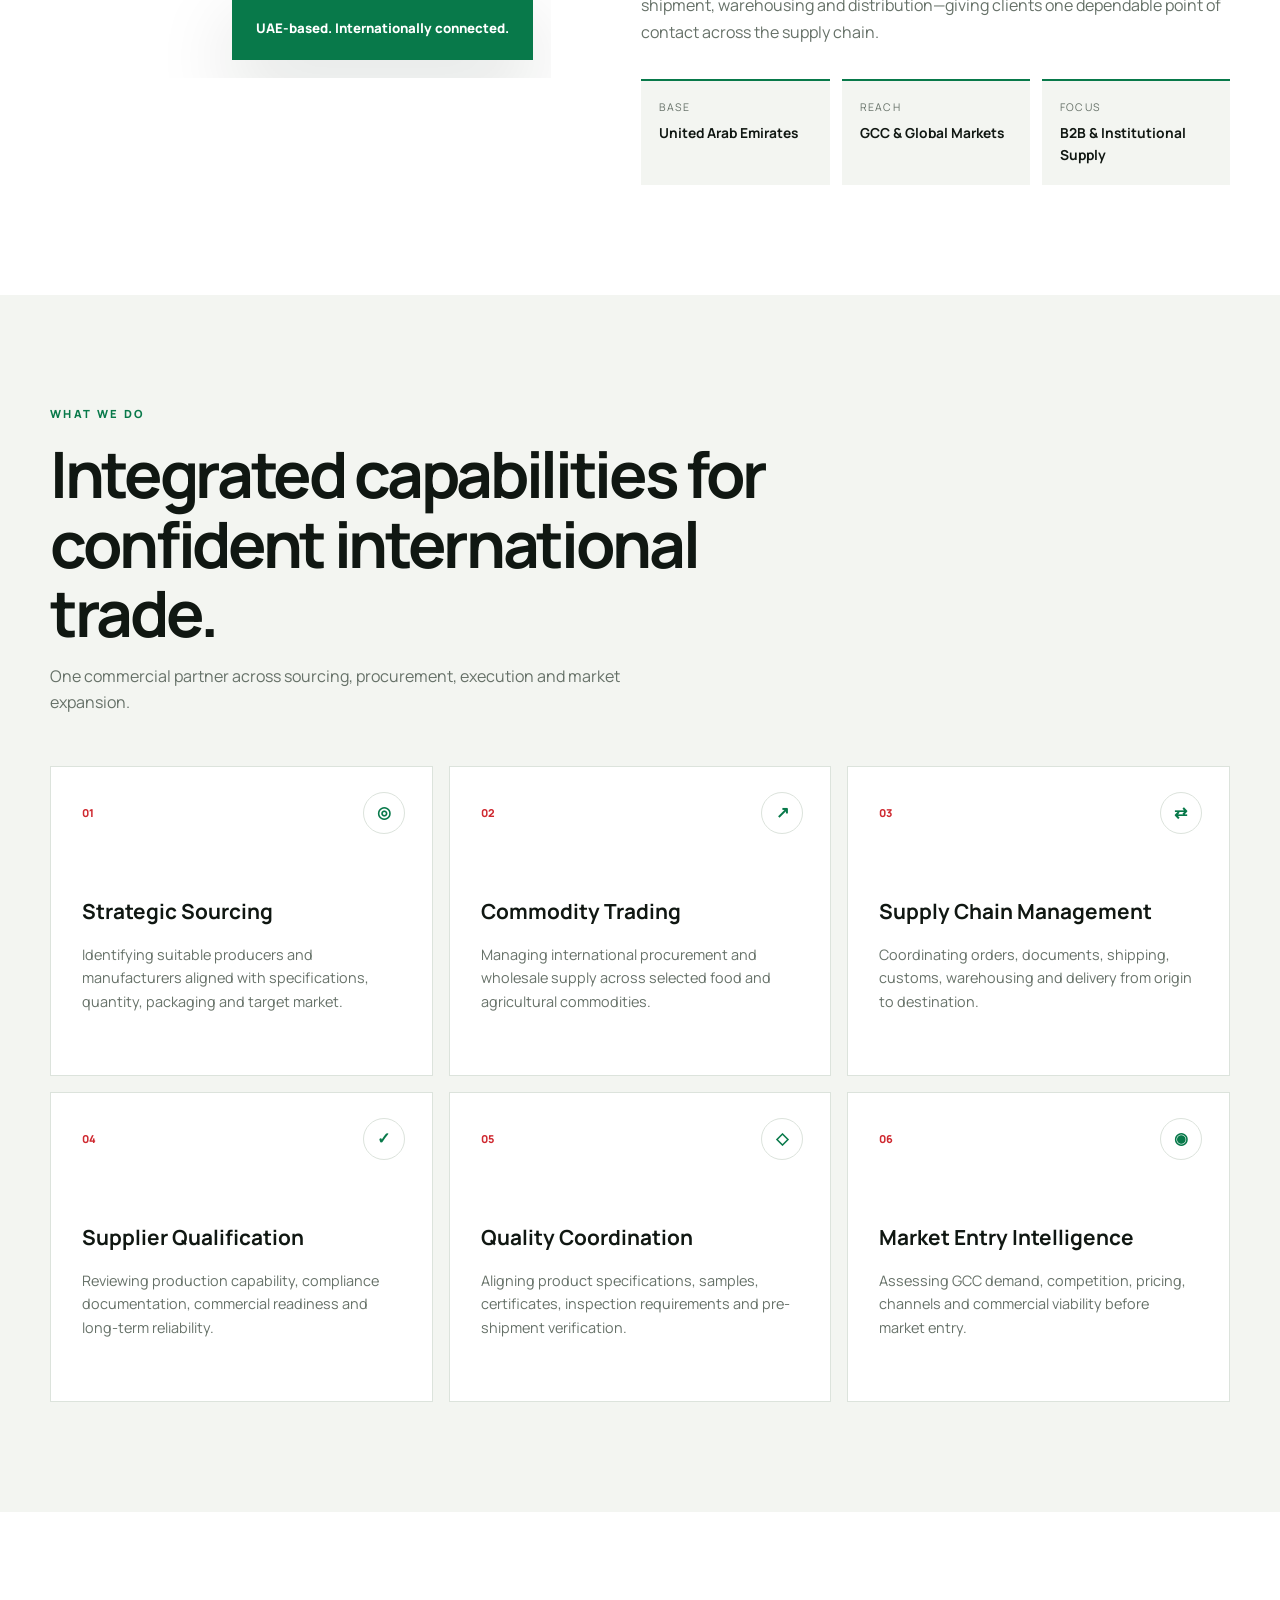
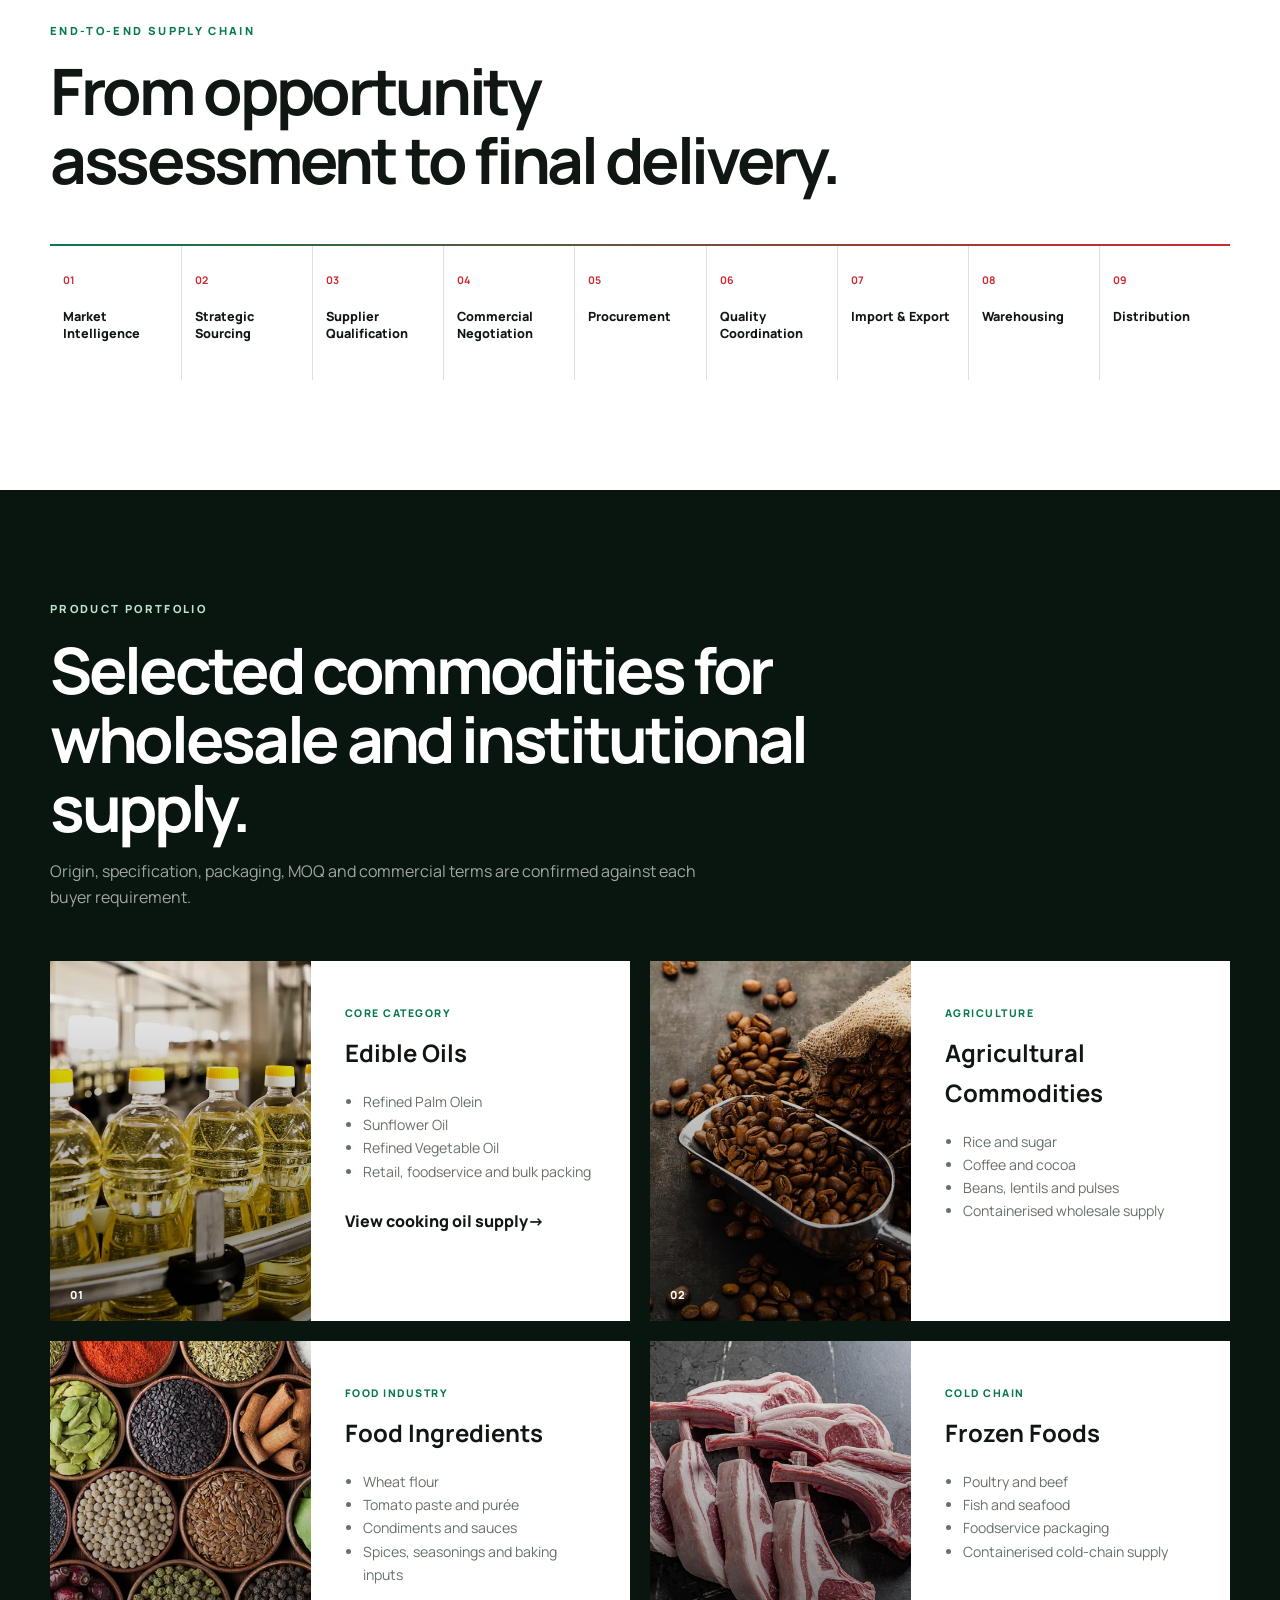
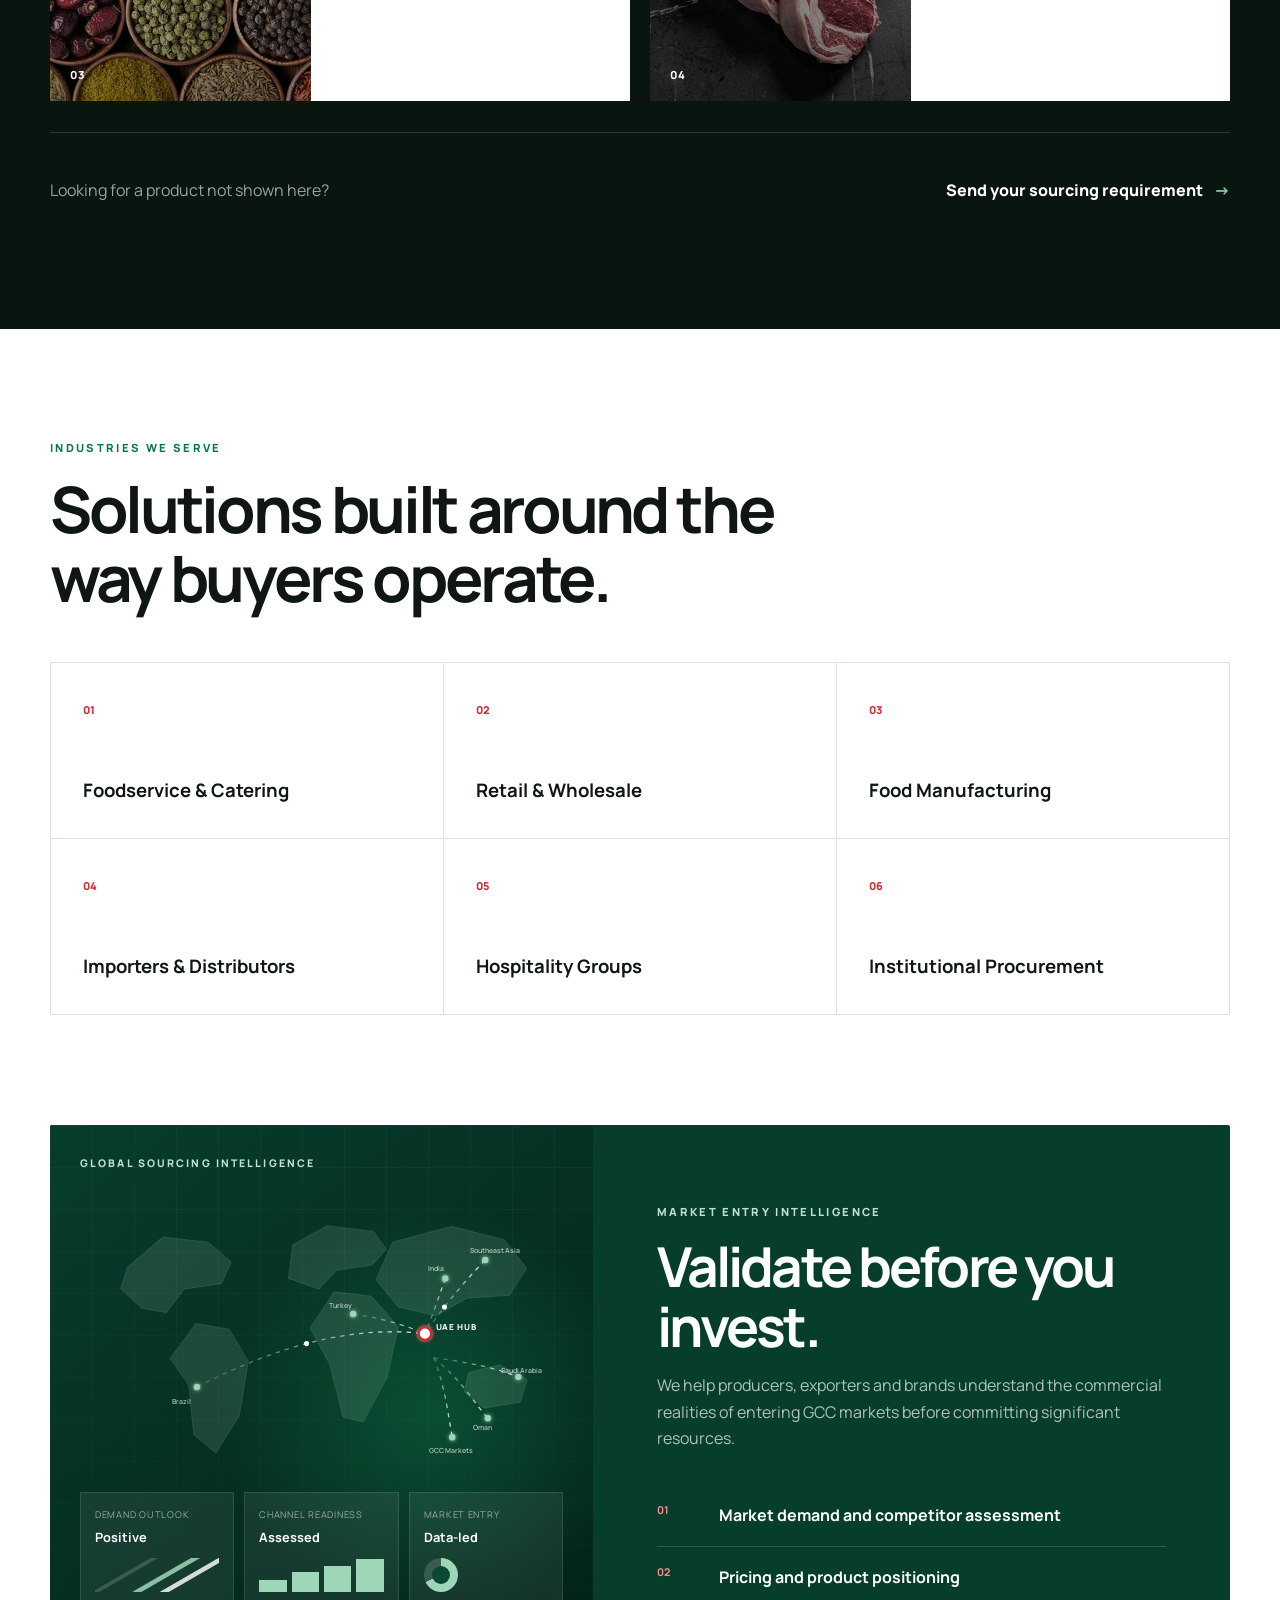
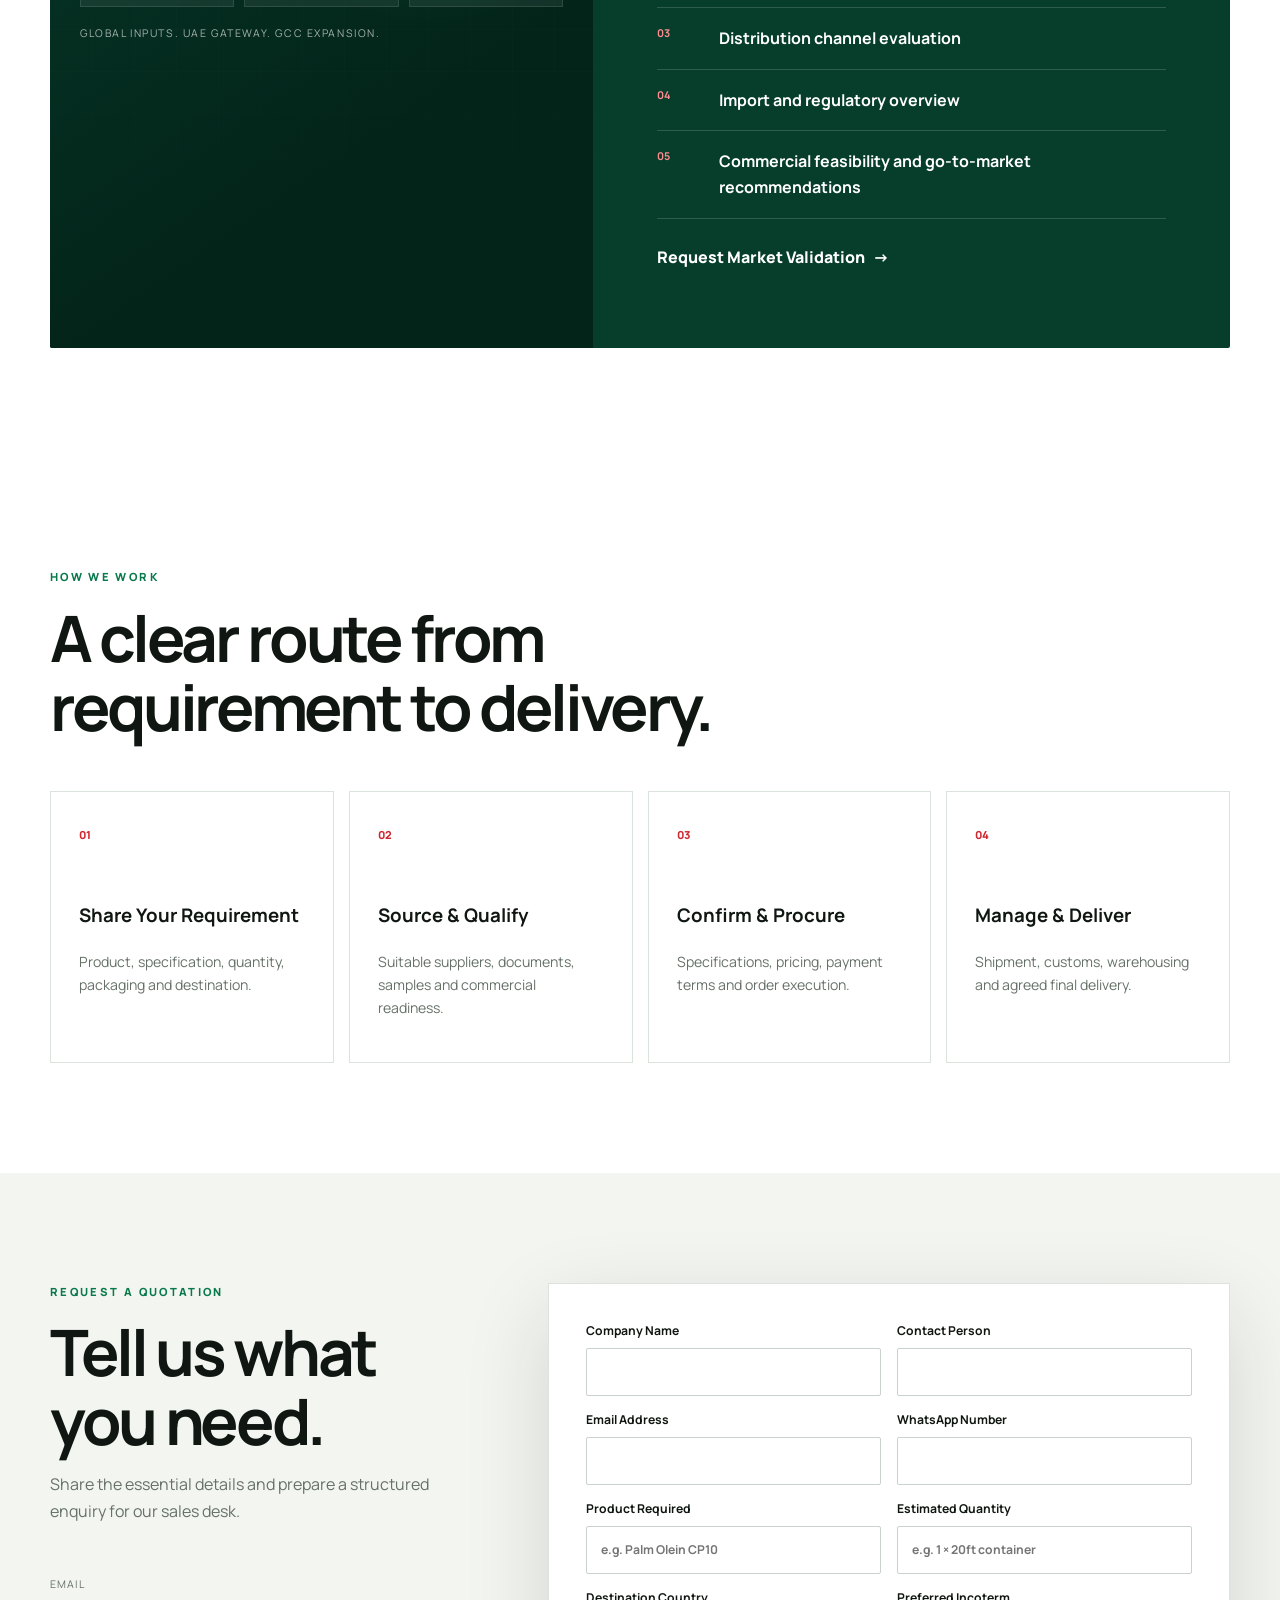
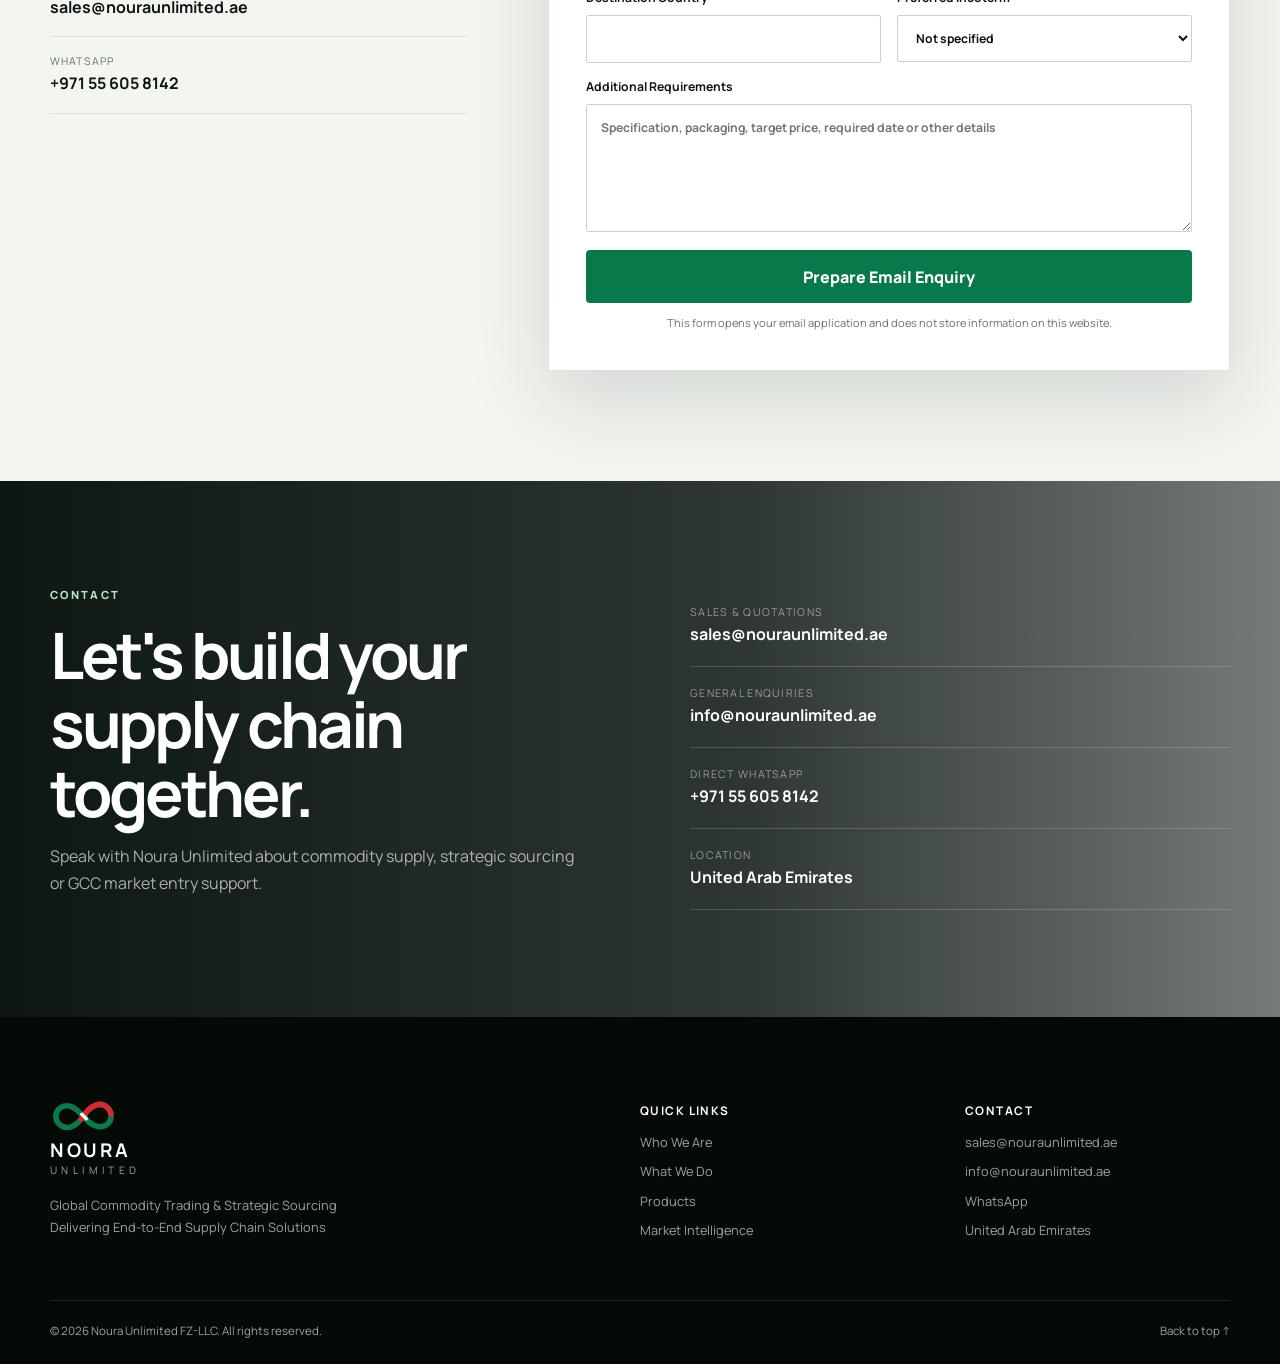
==== commit a8cd4285: "Link homepage to cooking oil page" ====
--- a/index.html
+++ b/index.html
@@ -130,7 +130,27 @@
 
   <section class="section section-dark" id="products"><div class="container"><div class="section-heading light-heading reveal"><p class="eyebrow light">Product Portfolio</p><h2>Selected commodities for wholesale and institutional supply.</h2><p>Origin, specification, packaging, MOQ and commercial terms are confirmed against each buyer requirement.</p></div>
     <div class="product-grid">
-      <article class="product-card reveal"><div class="product-image oil-image"><span>01</span></div><div class="product-body"><p class="product-kicker">Core Category</p><h3>Edible Oils</h3><ul><li>Refined Palm Olein</li><li>Sunflower Oil</li><li>Soybean &amp; Corn Oil</li><li>Retail, foodservice and bulk packing</li></ul></div></article>
+           <article class="product-card reveal">
+        <div class="product-image oil-image">
+          <span>01</span>
+        </div>
+
+        <div class="product-body">
+          <p class="product-kicker">Core Category</p>
+          <h3>Edible Oils</h3>
+
+          <ul>
+            <li>Refined Palm Olein</li>
+            <li>Sunflower Oil</li>
+            <li>Refined Vegetable Oil</li>
+            <li>Retail, foodservice and bulk packing</li>
+          </ul>
+
+          <a class="text-link" href="/products/cooking-oil/">
+            View cooking oil supply <span>→</span>
+          </a>
+        </div>
+      </article>
       <article class="product-card reveal"><div class="product-image grain-image"><span>02</span></div><div class="product-body"><p class="product-kicker">Agriculture</p><h3>Agricultural Commodities</h3><ul><li>Rice and sugar</li><li>Coffee and cocoa</li><li>Beans, lentils and pulses</li><li>Containerised wholesale supply</li></ul></div></article>
       <article class="product-card reveal"><div class="product-image ingredient-image"><span>03</span></div><div class="product-body"><p class="product-kicker">Food Industry</p><h3>Food Ingredients</h3><ul><li>Wheat flour</li><li>Tomato paste and purée</li><li>Condiments and sauces</li><li>Spices, seasonings and baking inputs</li></ul></div></article>
       <article class="product-card reveal"><div class="product-image frozen-image"><span>04</span></div><div class="product-body"><p class="product-kicker">Cold Chain</p><h3>Frozen Foods</h3><ul><li>Poultry and beef</li><li>Fish and seafood</li><li>Foodservice packaging</li><li>Containerised cold-chain supply</li></ul></div></article>
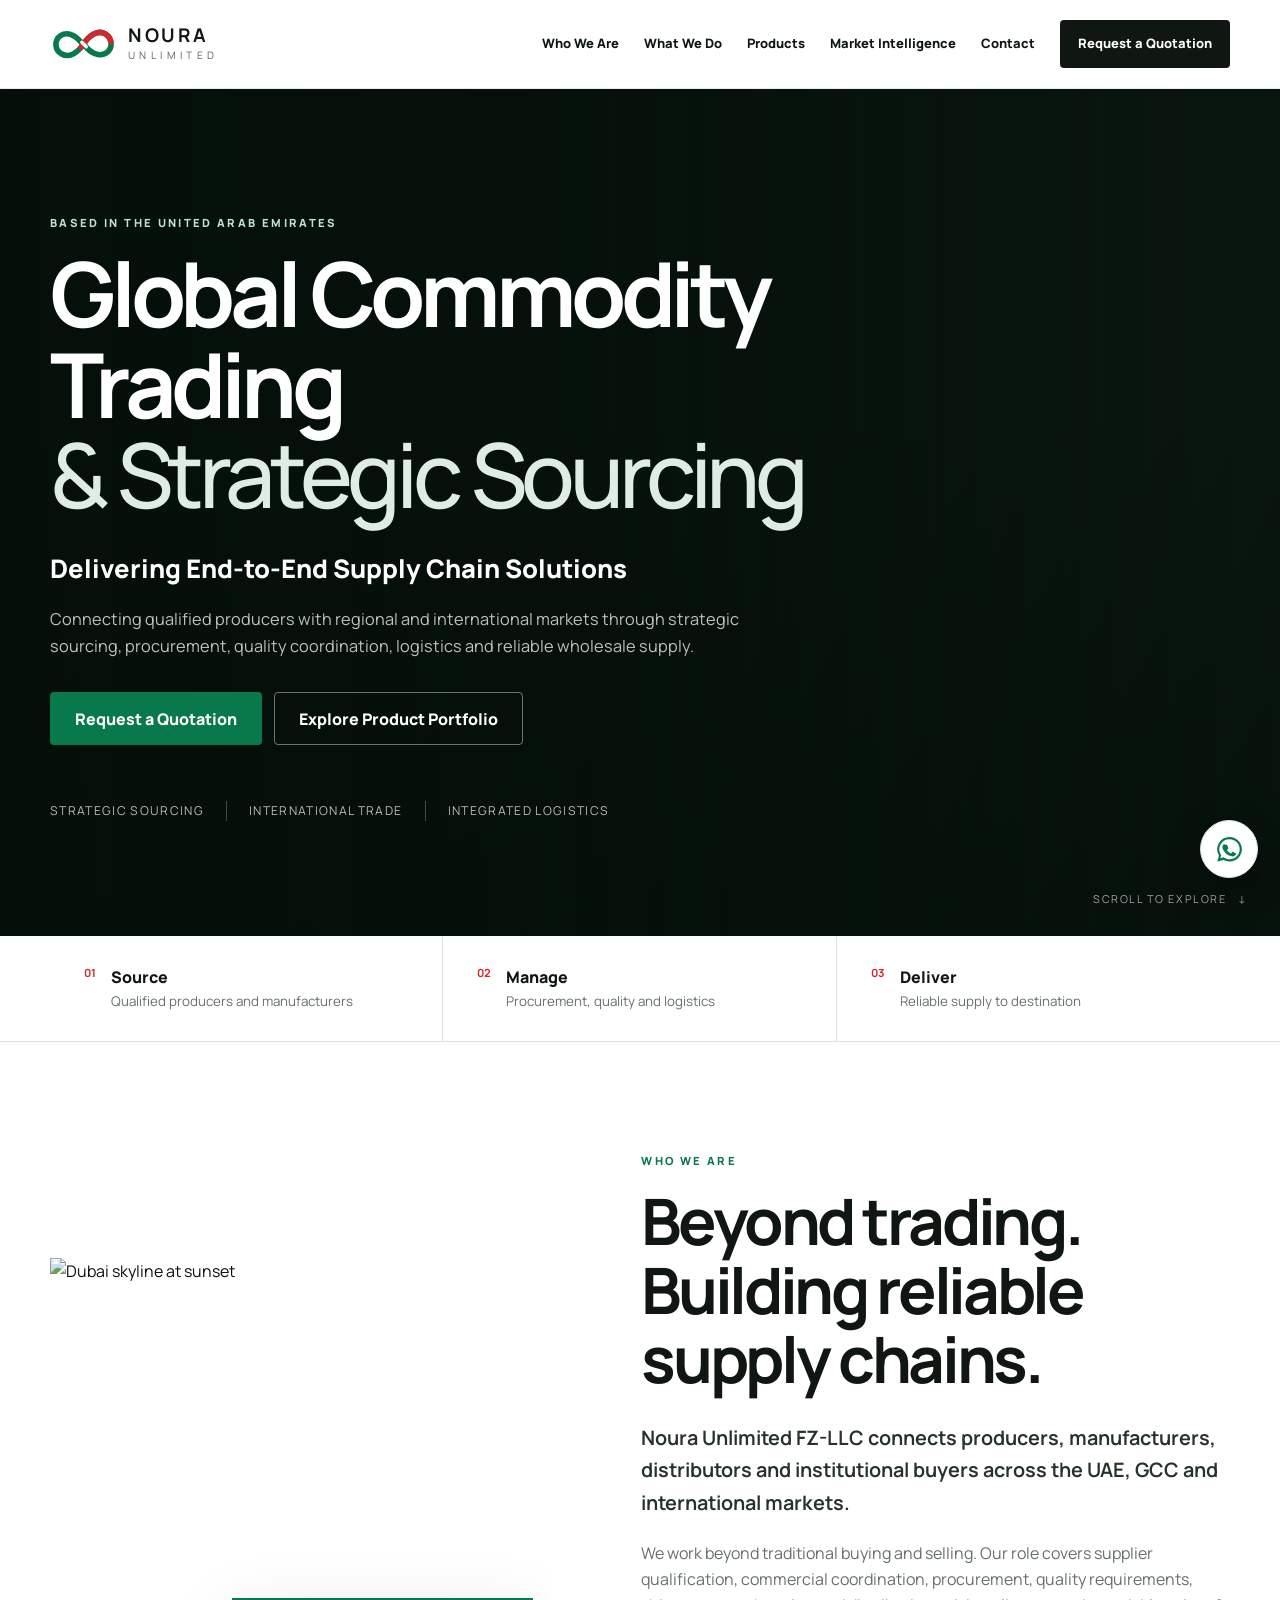
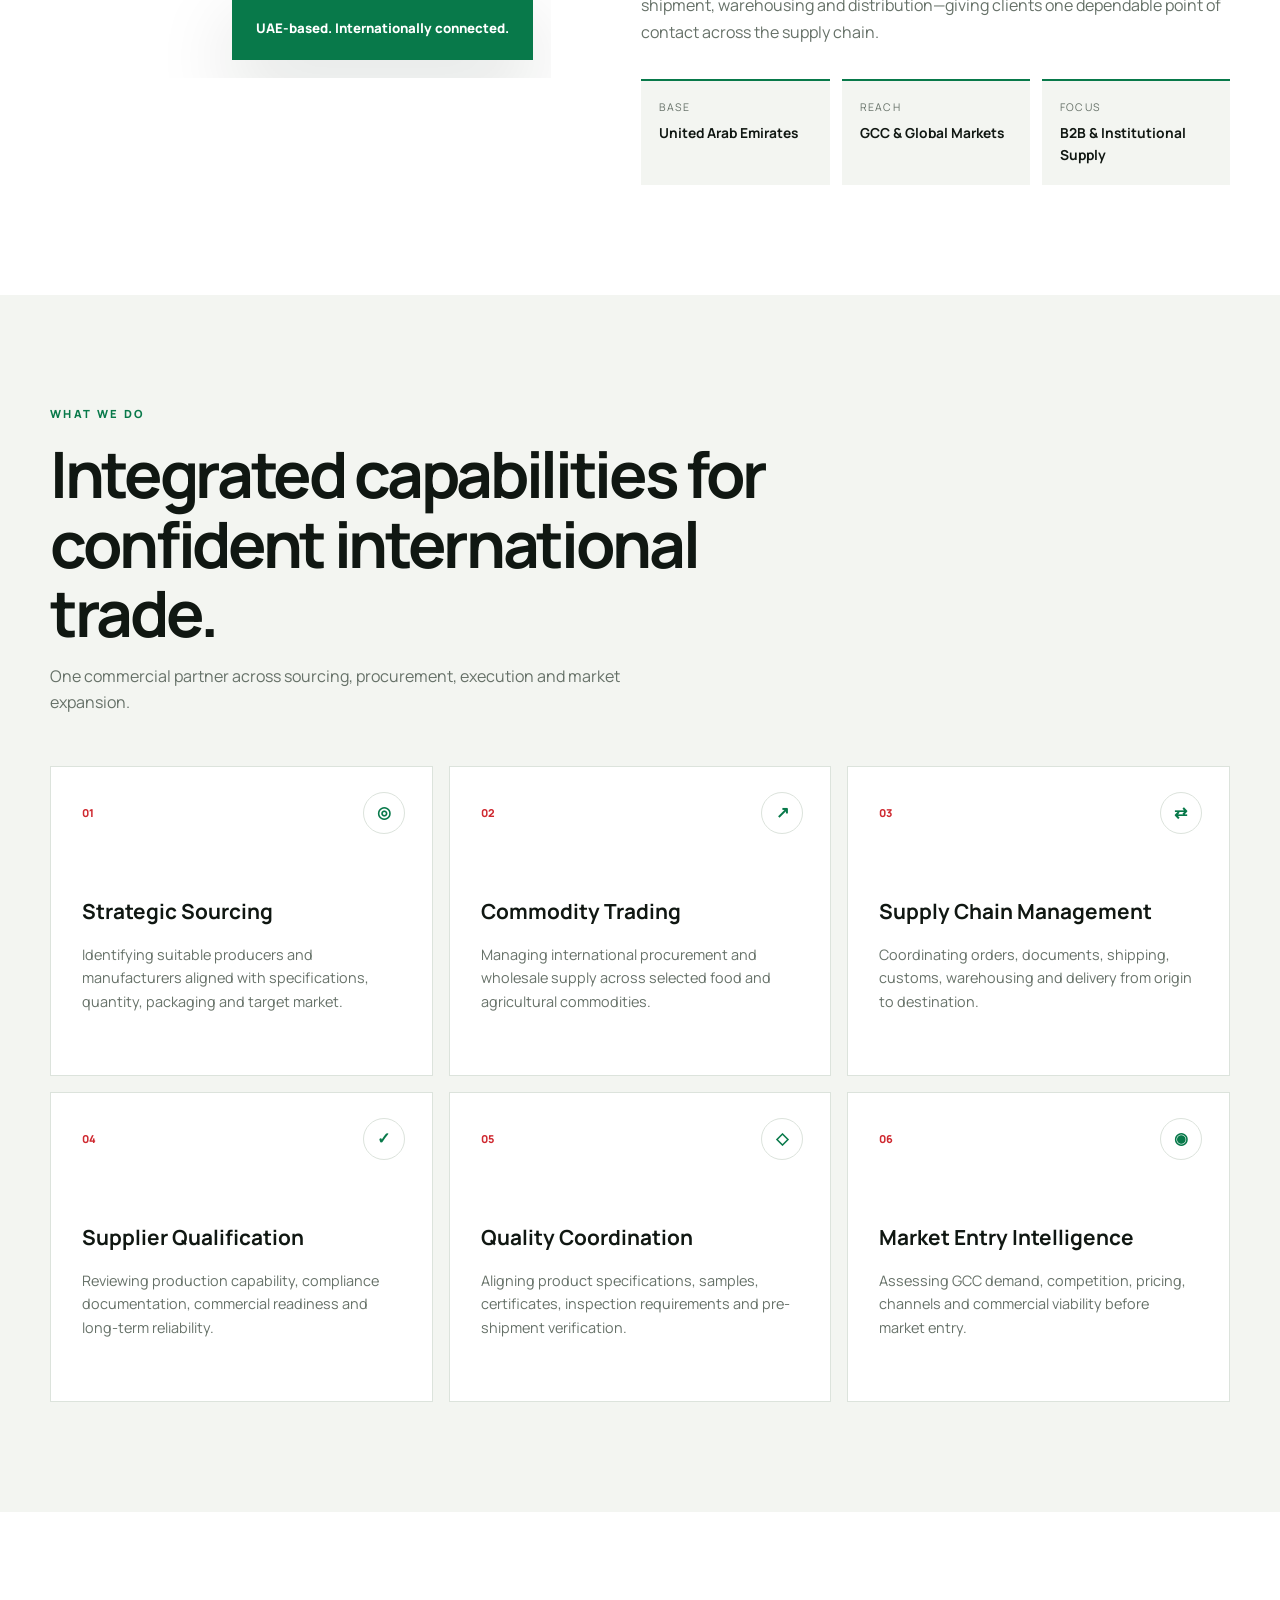
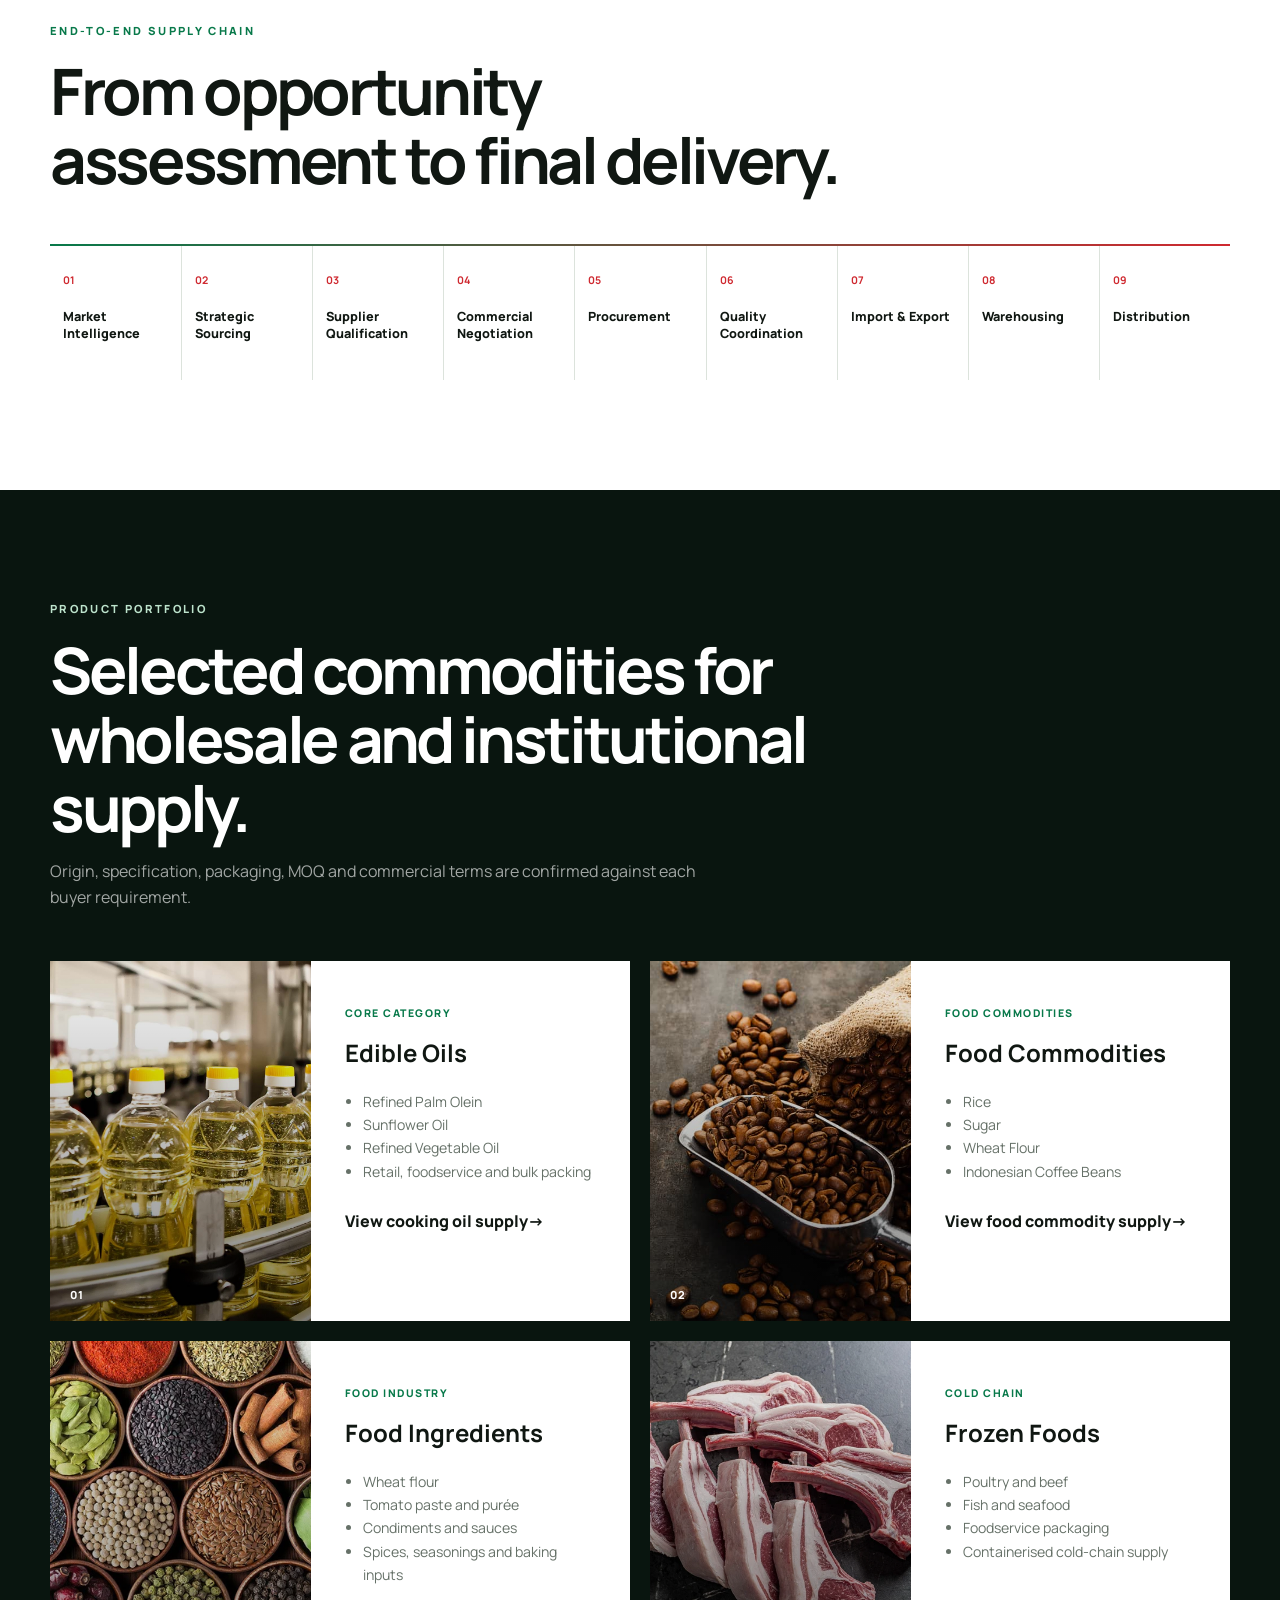
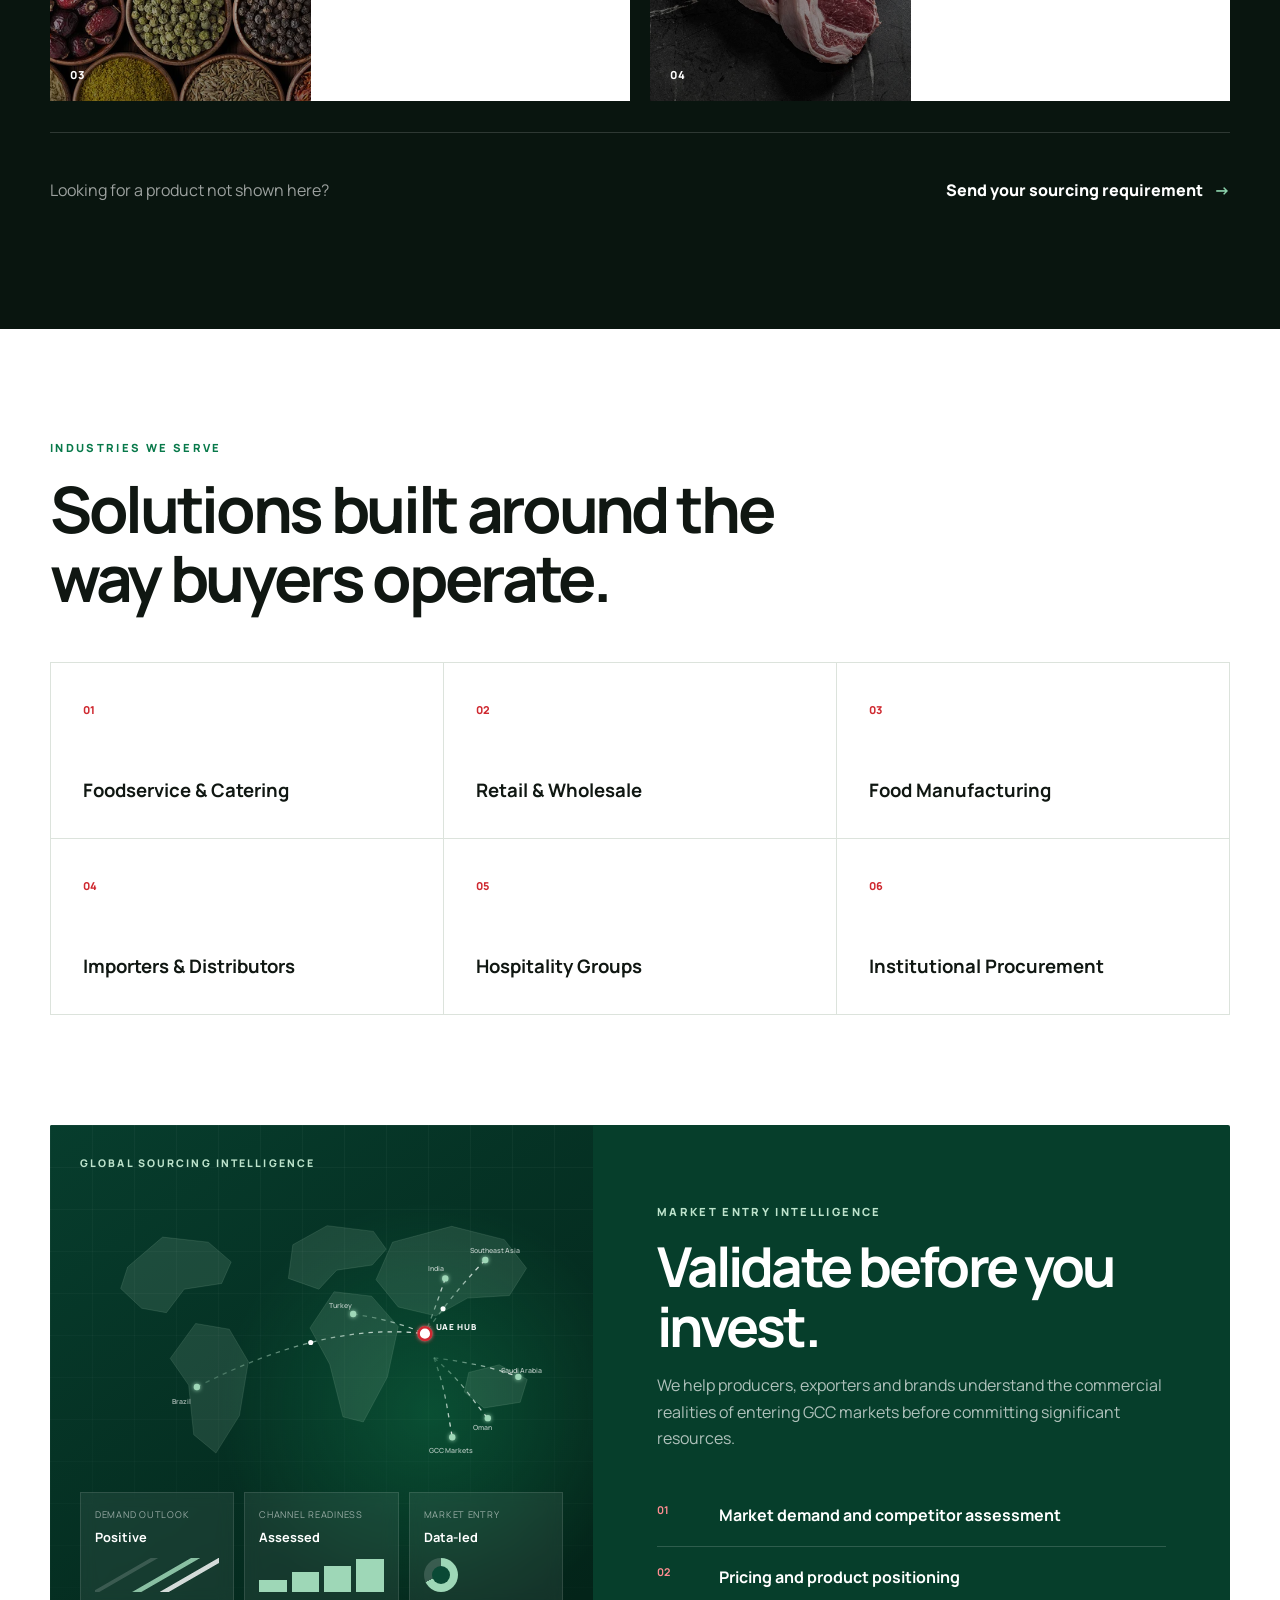
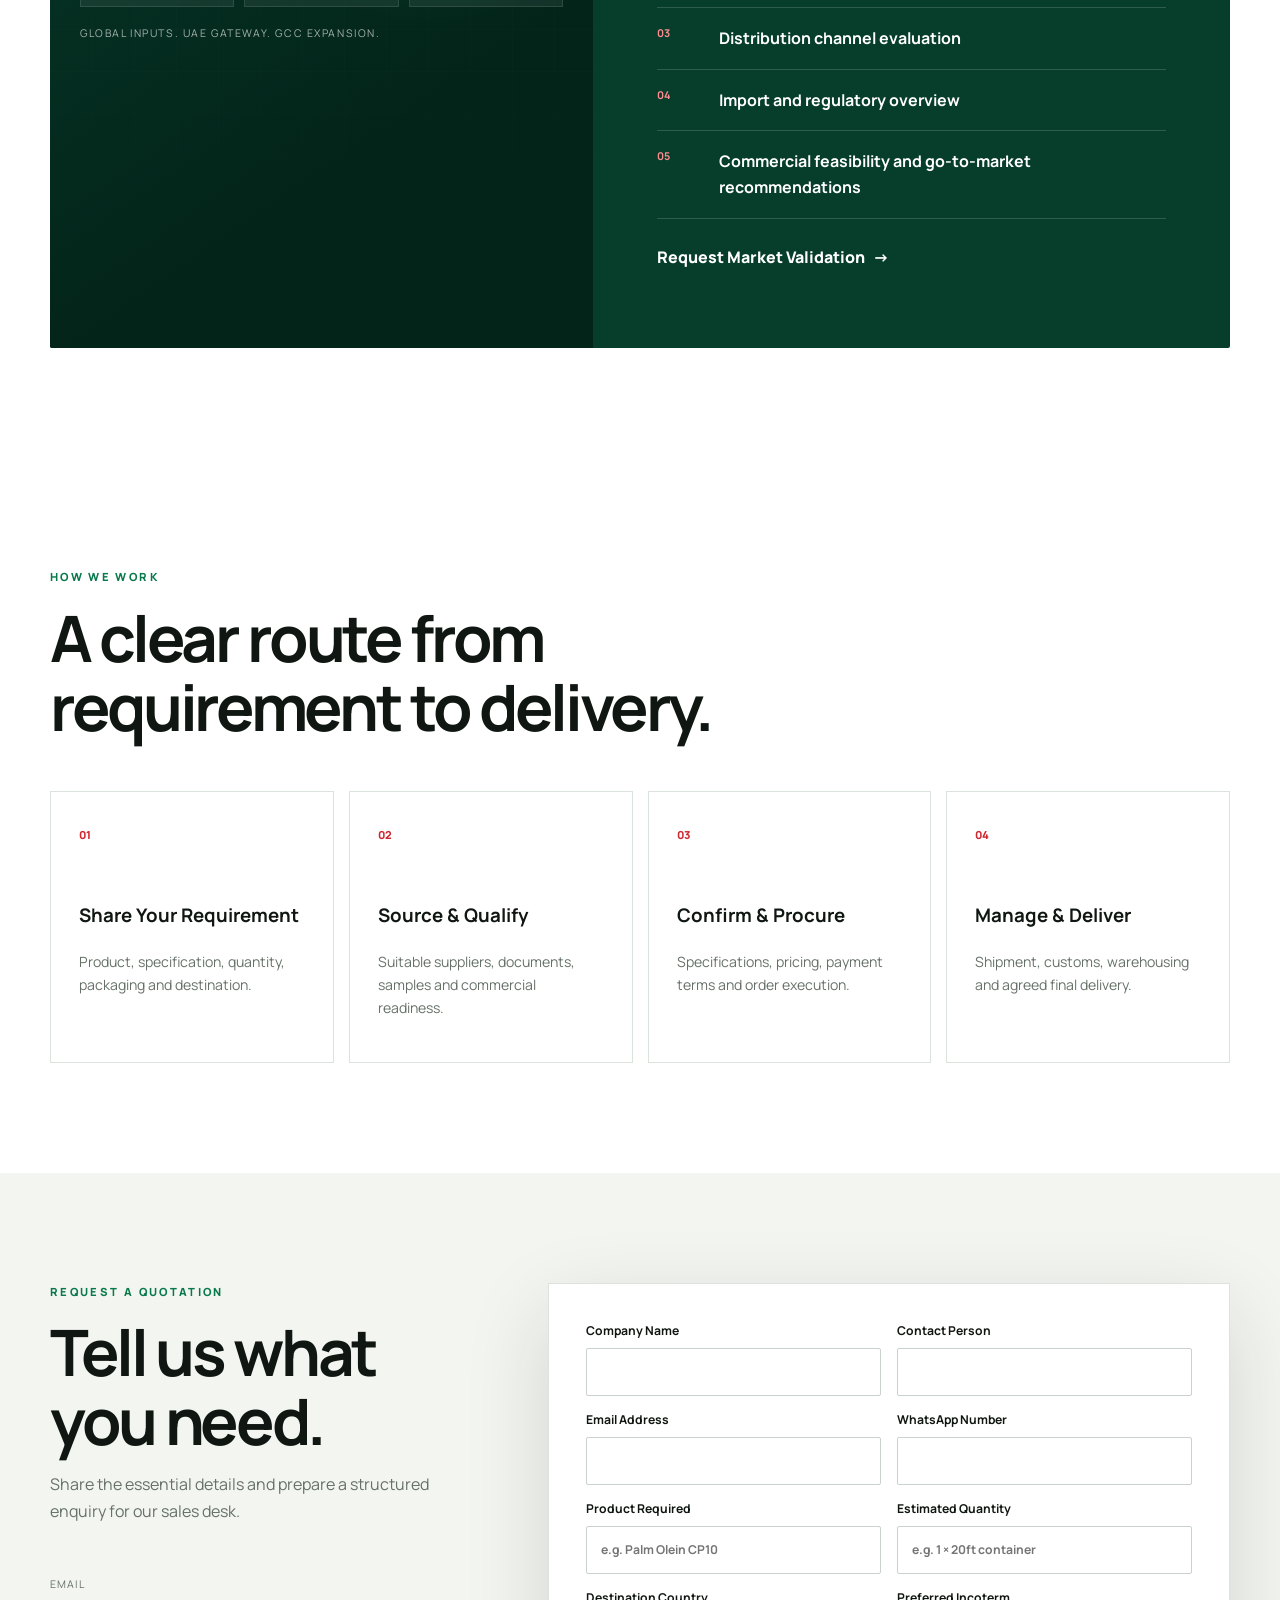
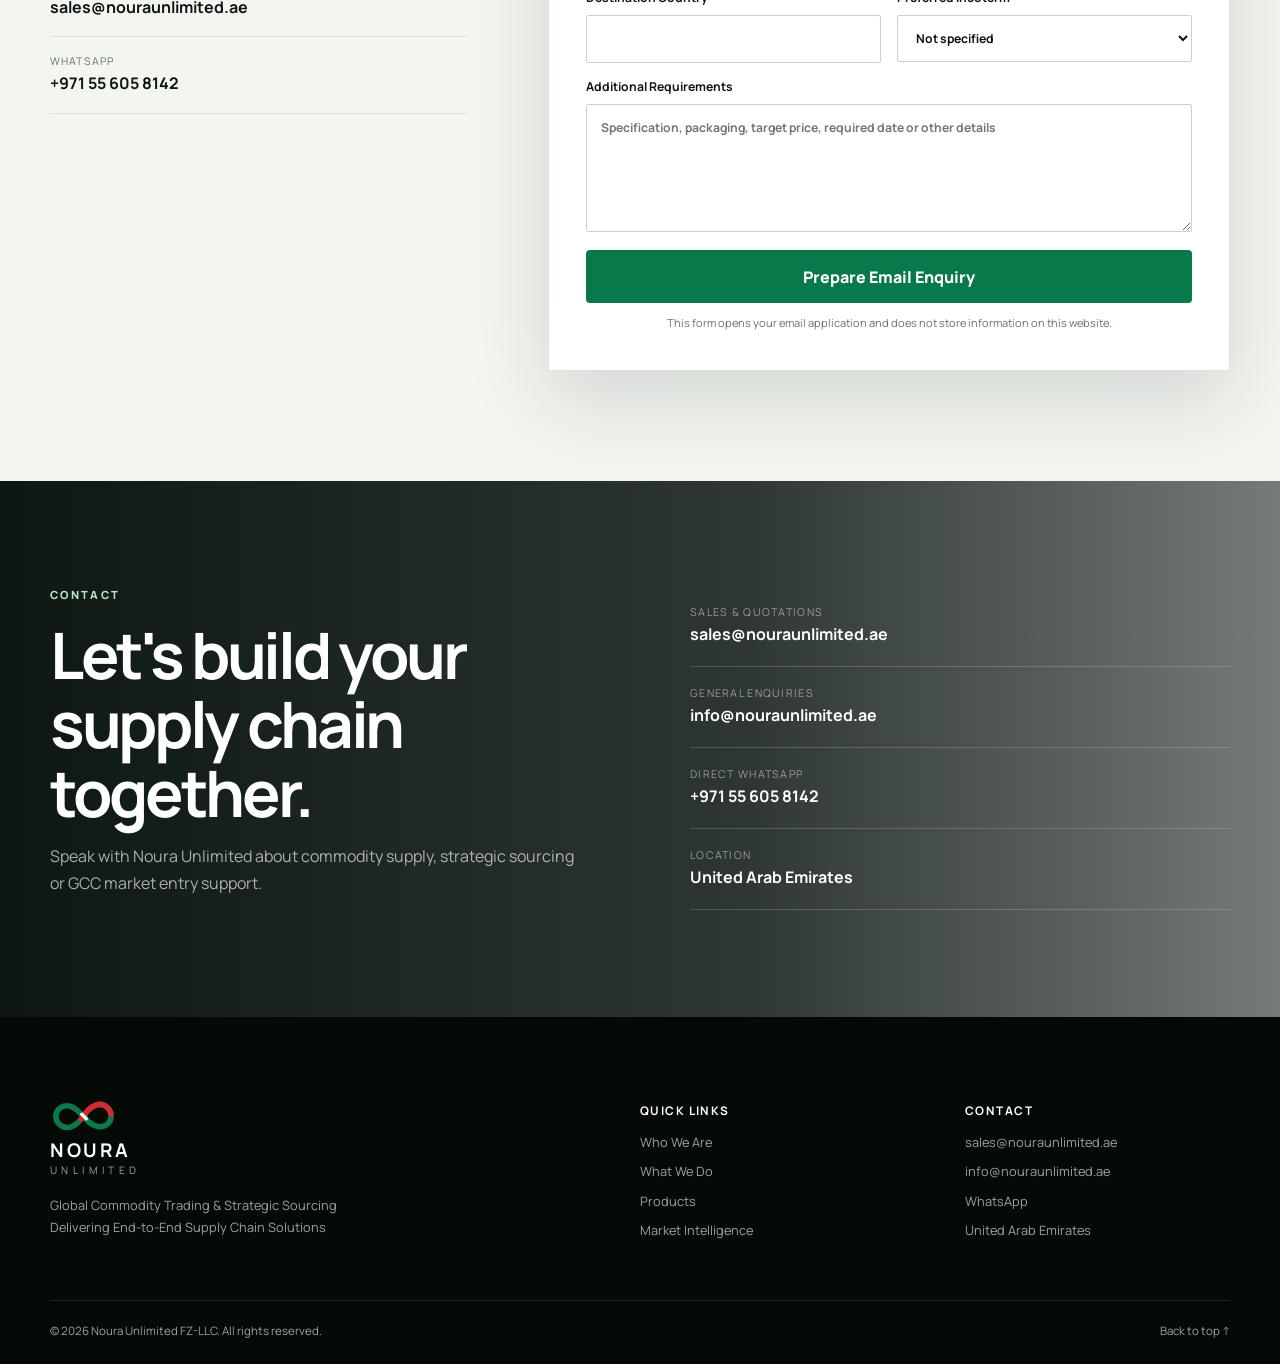
==== commit e9dd025b: "Link homepage to food commodities page" ====
--- a/index.html
+++ b/index.html
@@ -151,7 +151,27 @@
           </a>
         </div>
       </article>
-      <article class="product-card reveal"><div class="product-image grain-image"><span>02</span></div><div class="product-body"><p class="product-kicker">Agriculture</p><h3>Agricultural Commodities</h3><ul><li>Rice and sugar</li><li>Coffee and cocoa</li><li>Beans, lentils and pulses</li><li>Containerised wholesale supply</li></ul></div></article>
+        <article class="product-card reveal">
+        <div class="product-image grain-image">
+          <span>02</span>
+        </div>
+
+        <div class="product-body">
+          <p class="product-kicker">Food Commodities</p>
+          <h3>Food Commodities</h3>
+
+          <ul>
+            <li>Rice</li>
+            <li>Sugar</li>
+            <li>Wheat Flour</li>
+            <li>Indonesian Coffee Beans</li>
+          </ul>
+
+          <a class="text-link" href="/products/food-commodities/">
+            View food commodity supply <span>→</span>
+          </a>
+        </div>
+      </article>
       <article class="product-card reveal"><div class="product-image ingredient-image"><span>03</span></div><div class="product-body"><p class="product-kicker">Food Industry</p><h3>Food Ingredients</h3><ul><li>Wheat flour</li><li>Tomato paste and purée</li><li>Condiments and sauces</li><li>Spices, seasonings and baking inputs</li></ul></div></article>
       <article class="product-card reveal"><div class="product-image frozen-image"><span>04</span></div><div class="product-body"><p class="product-kicker">Cold Chain</p><h3>Frozen Foods</h3><ul><li>Poultry and beef</li><li>Fish and seafood</li><li>Foodservice packaging</li><li>Containerised cold-chain supply</li></ul></div></article>
     </div><div class="product-cta reveal"><p>Looking for a product not shown here?</p><a href="#rfq">Send your sourcing requirement <span>→</span></a></div>
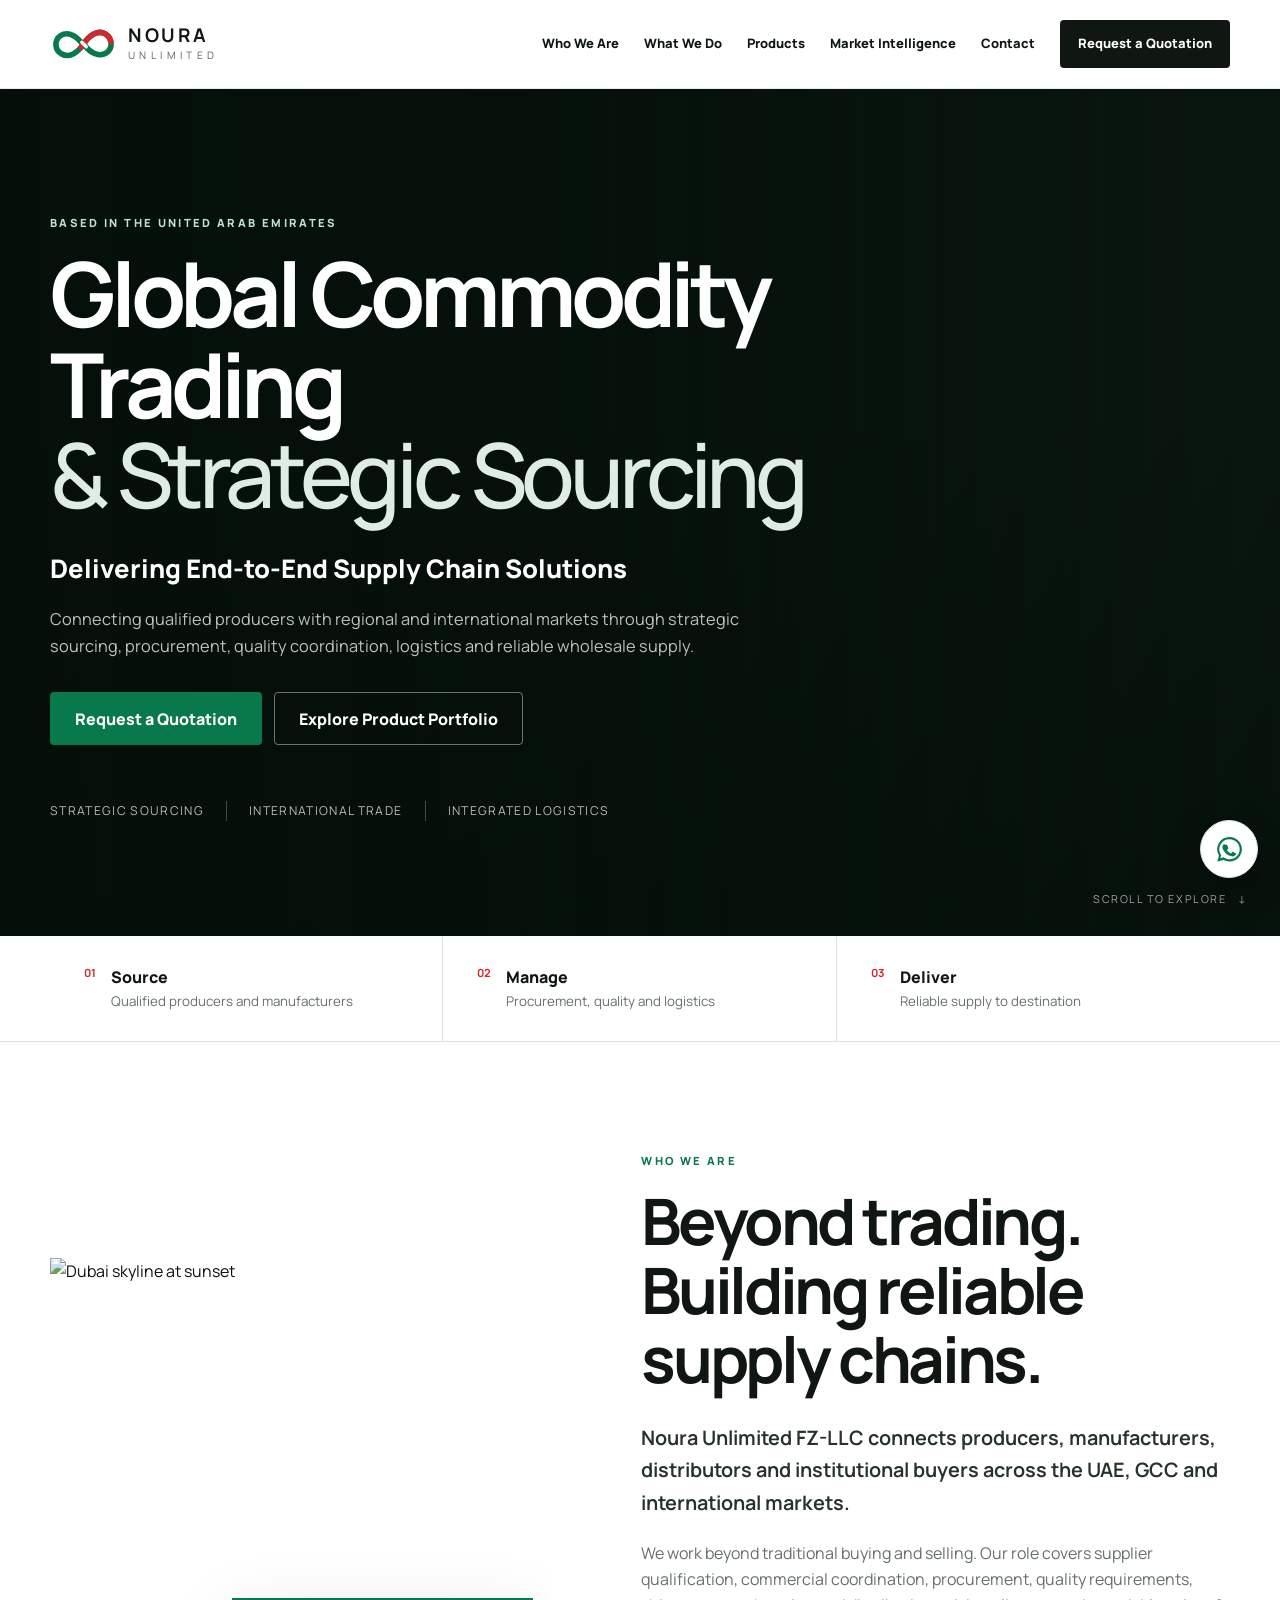
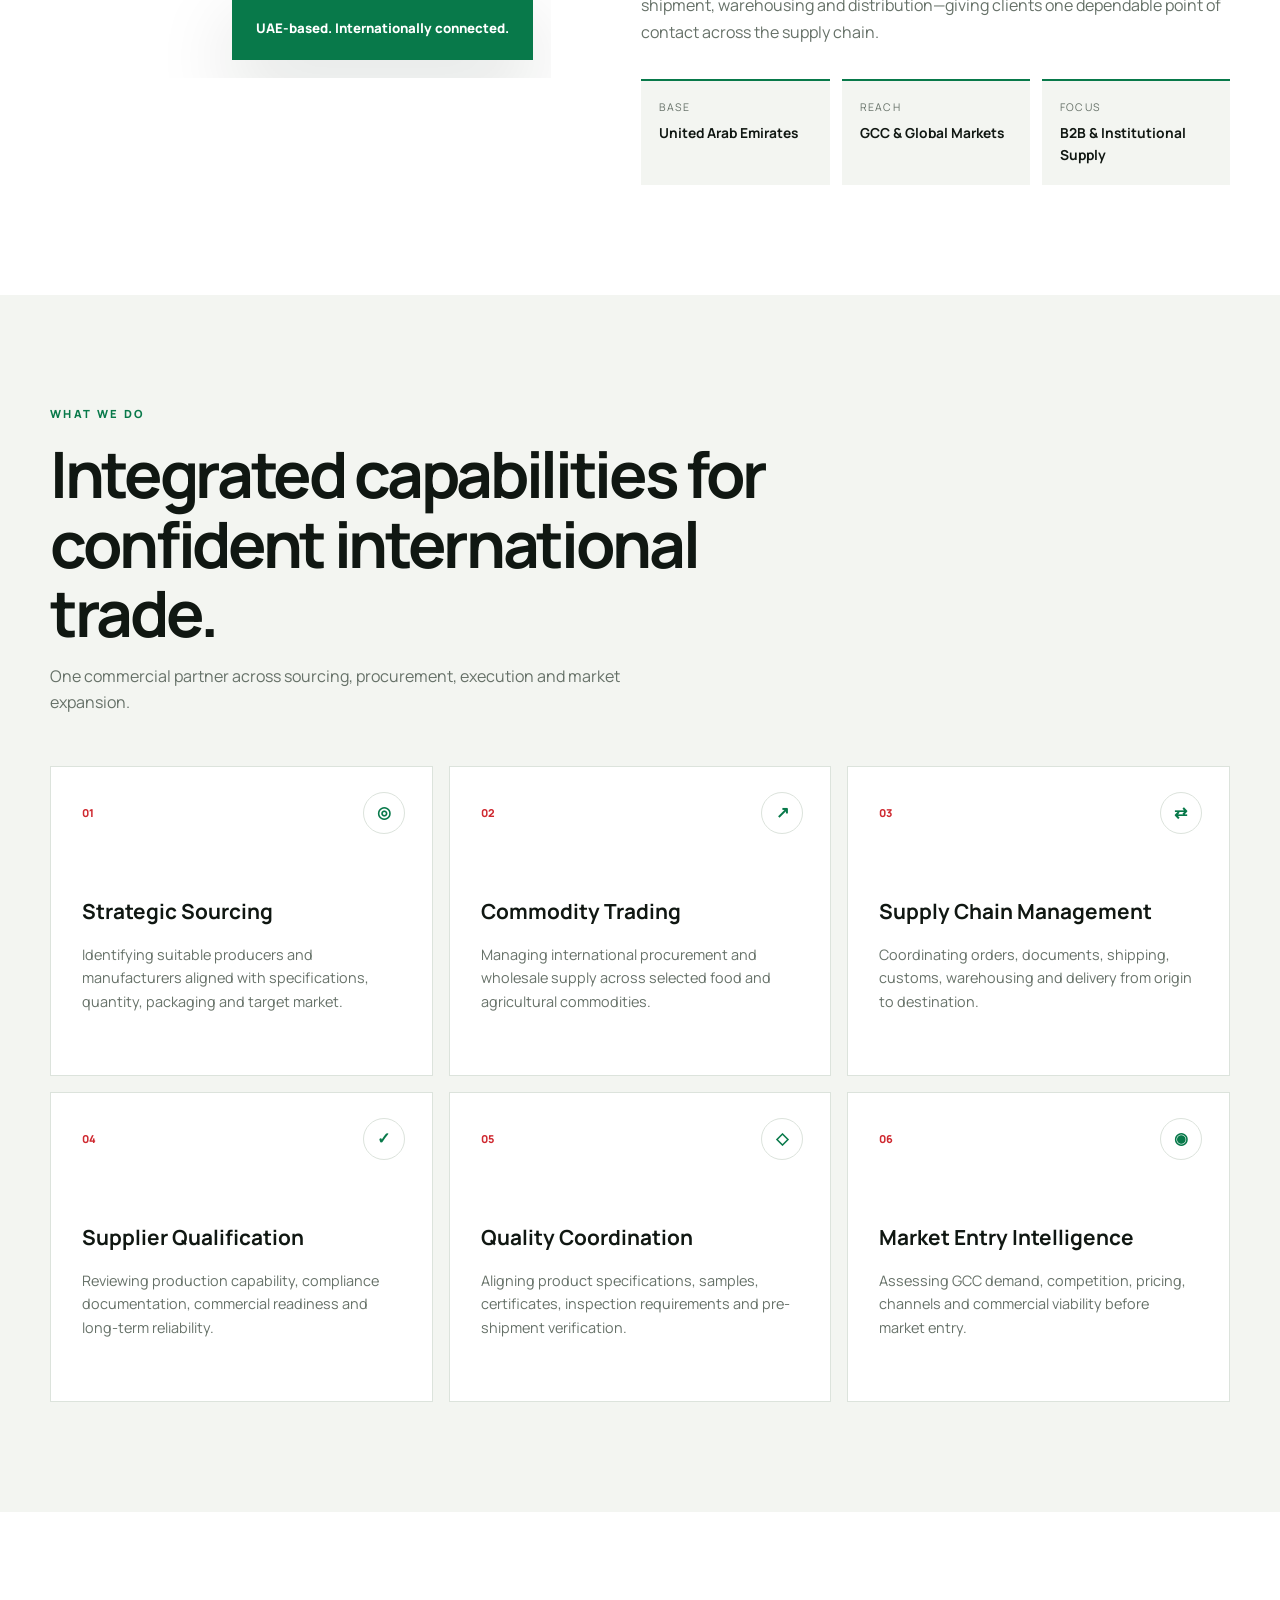
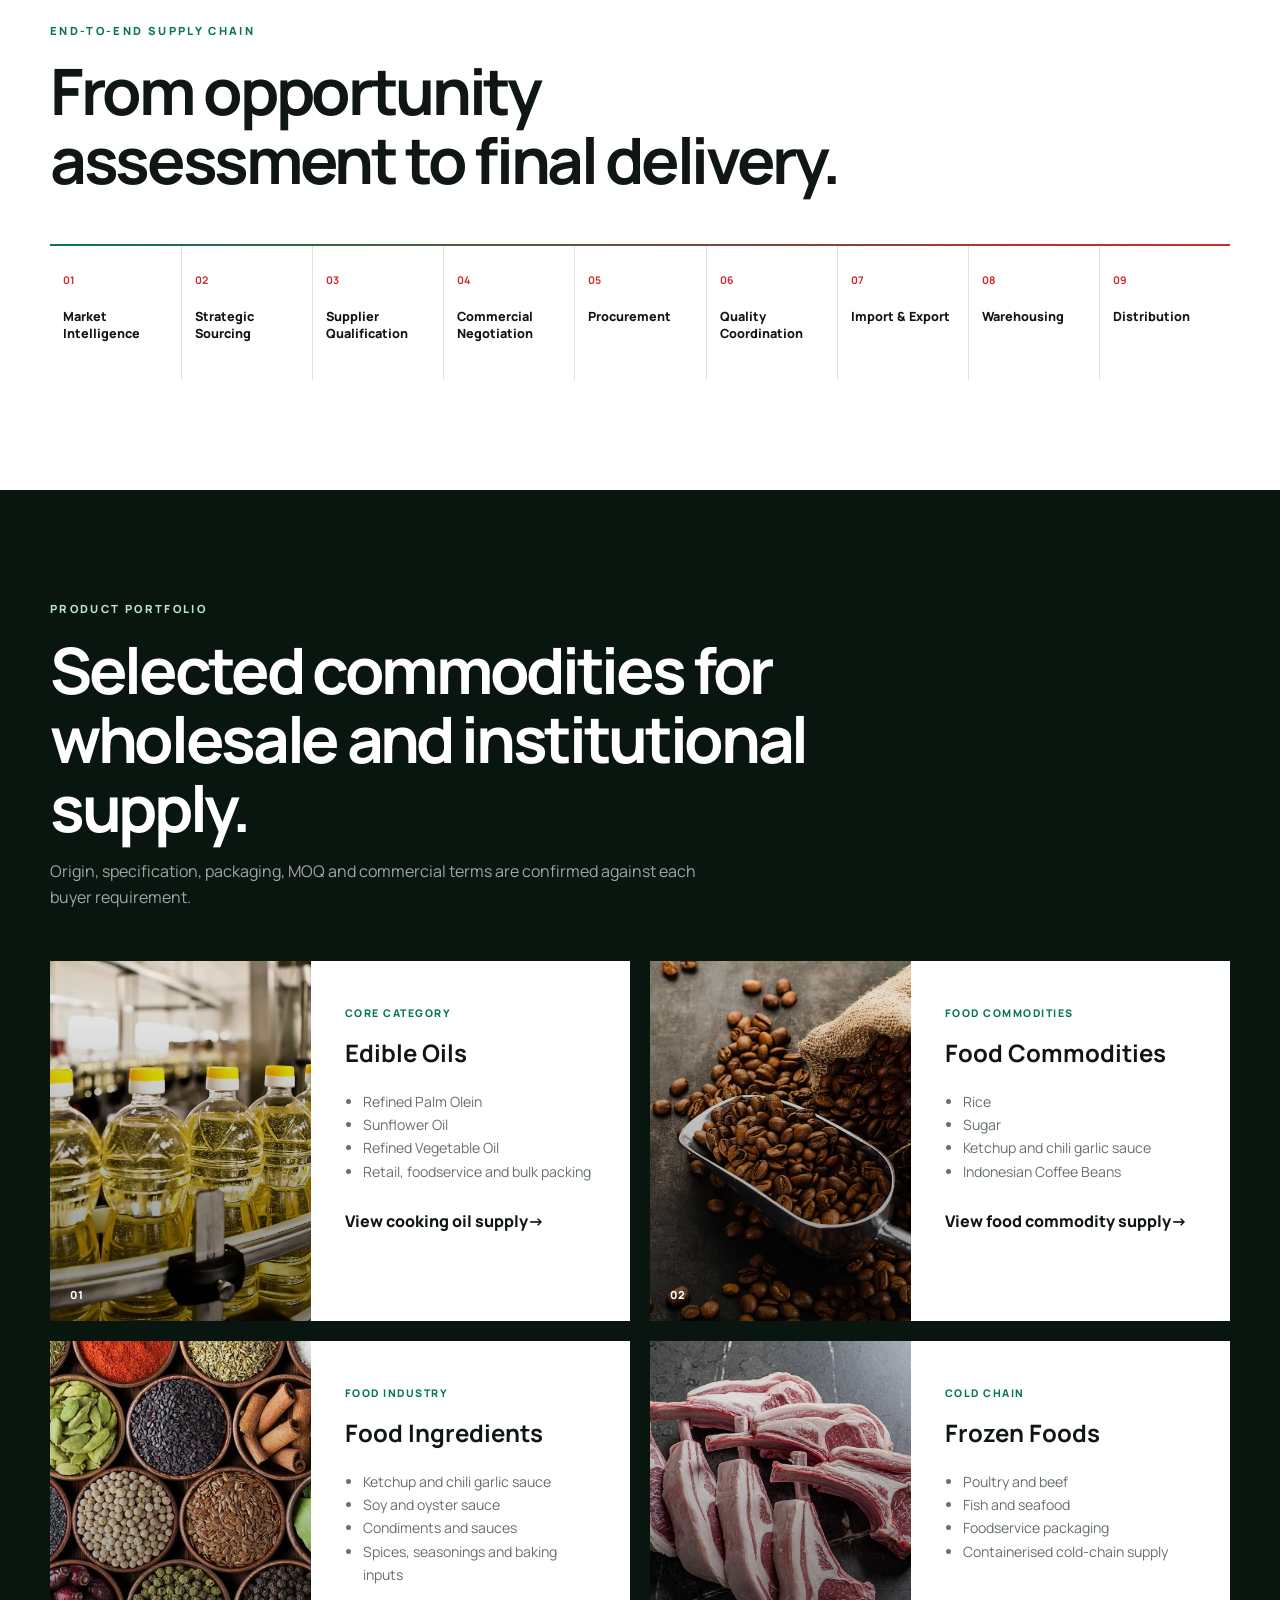
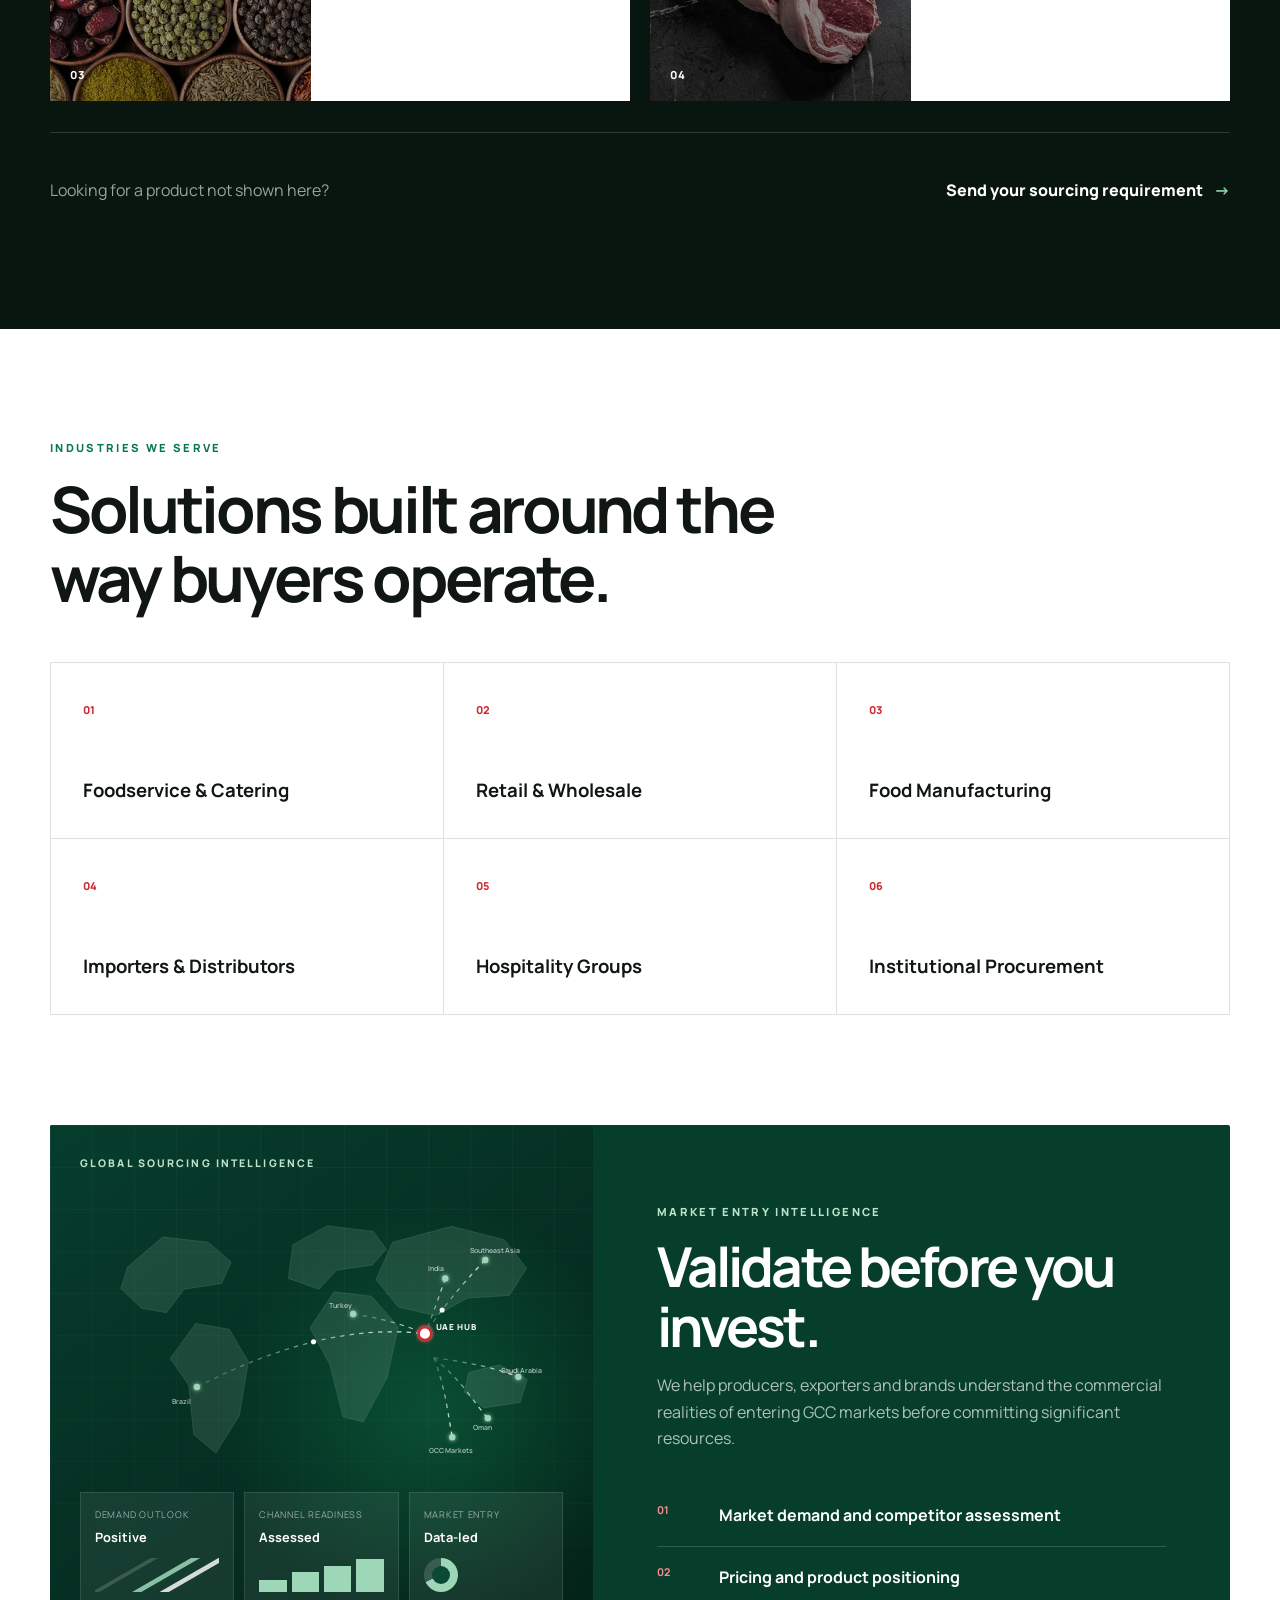
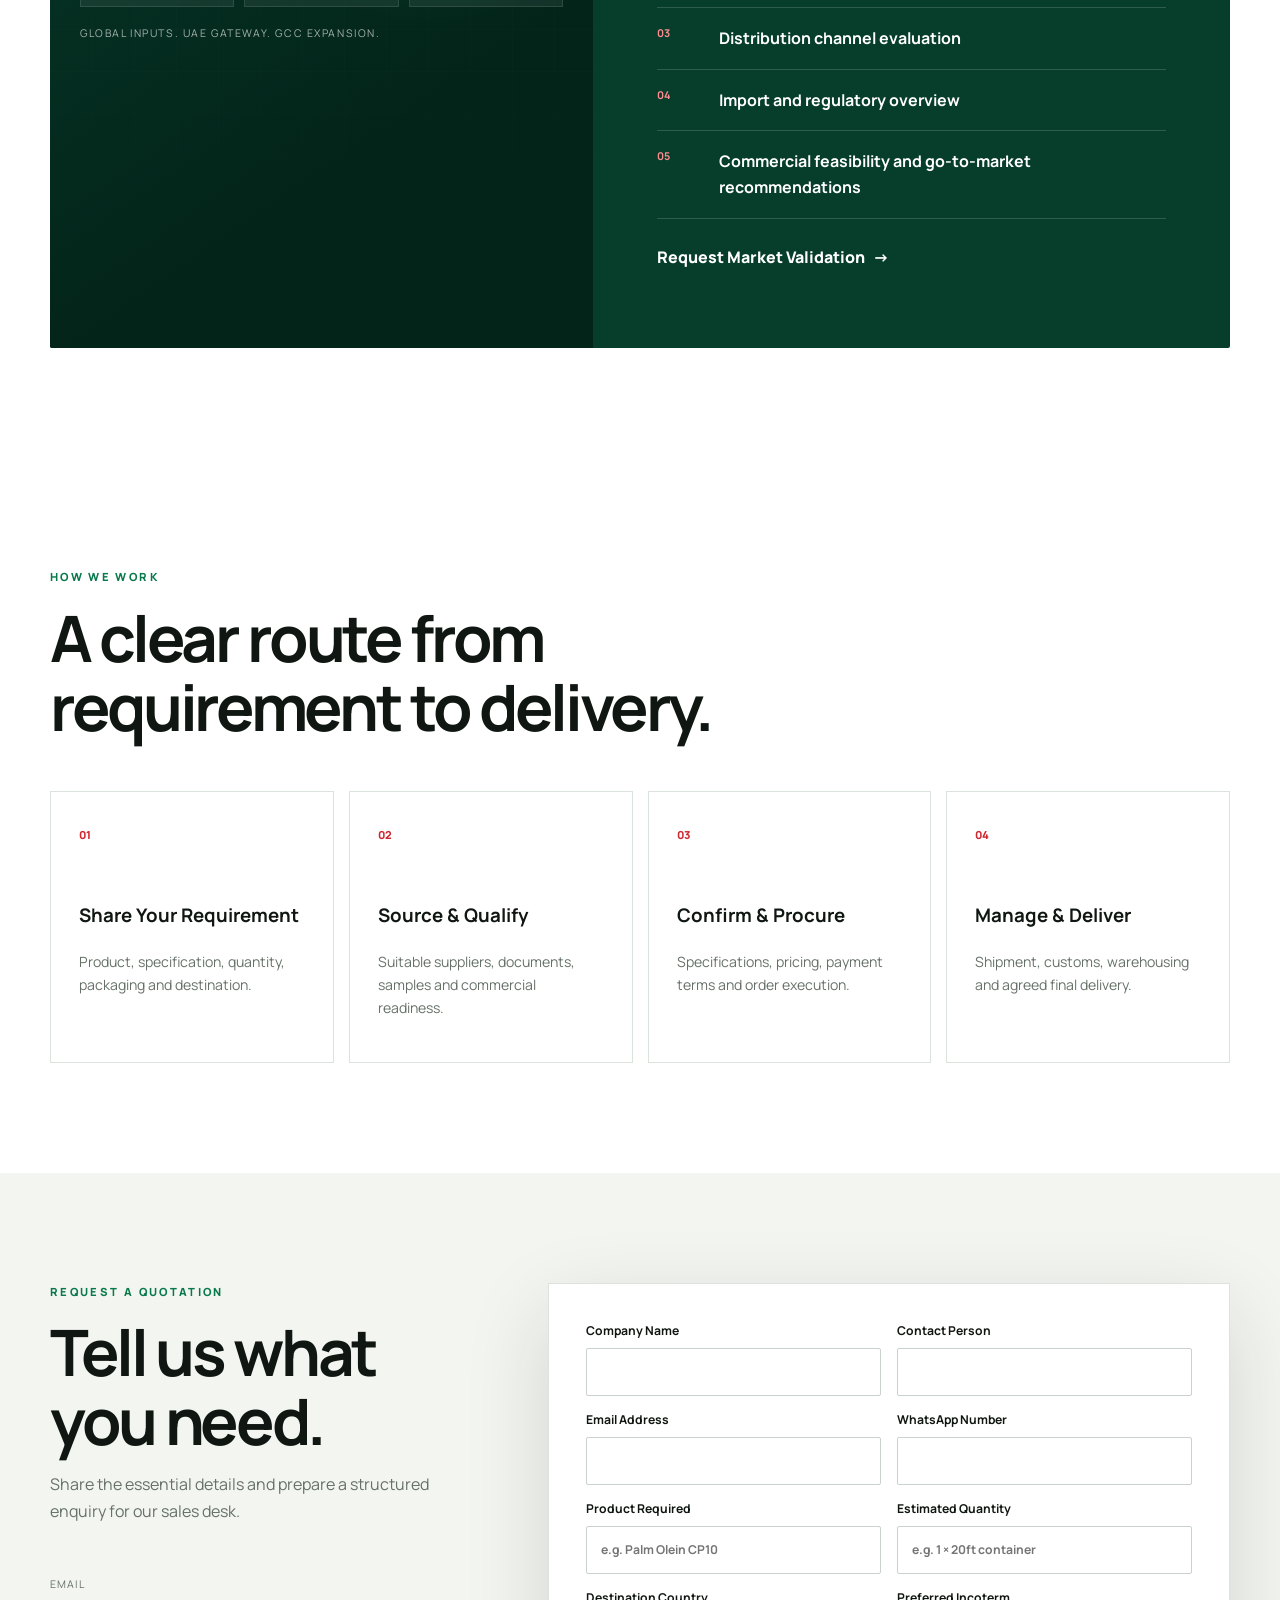
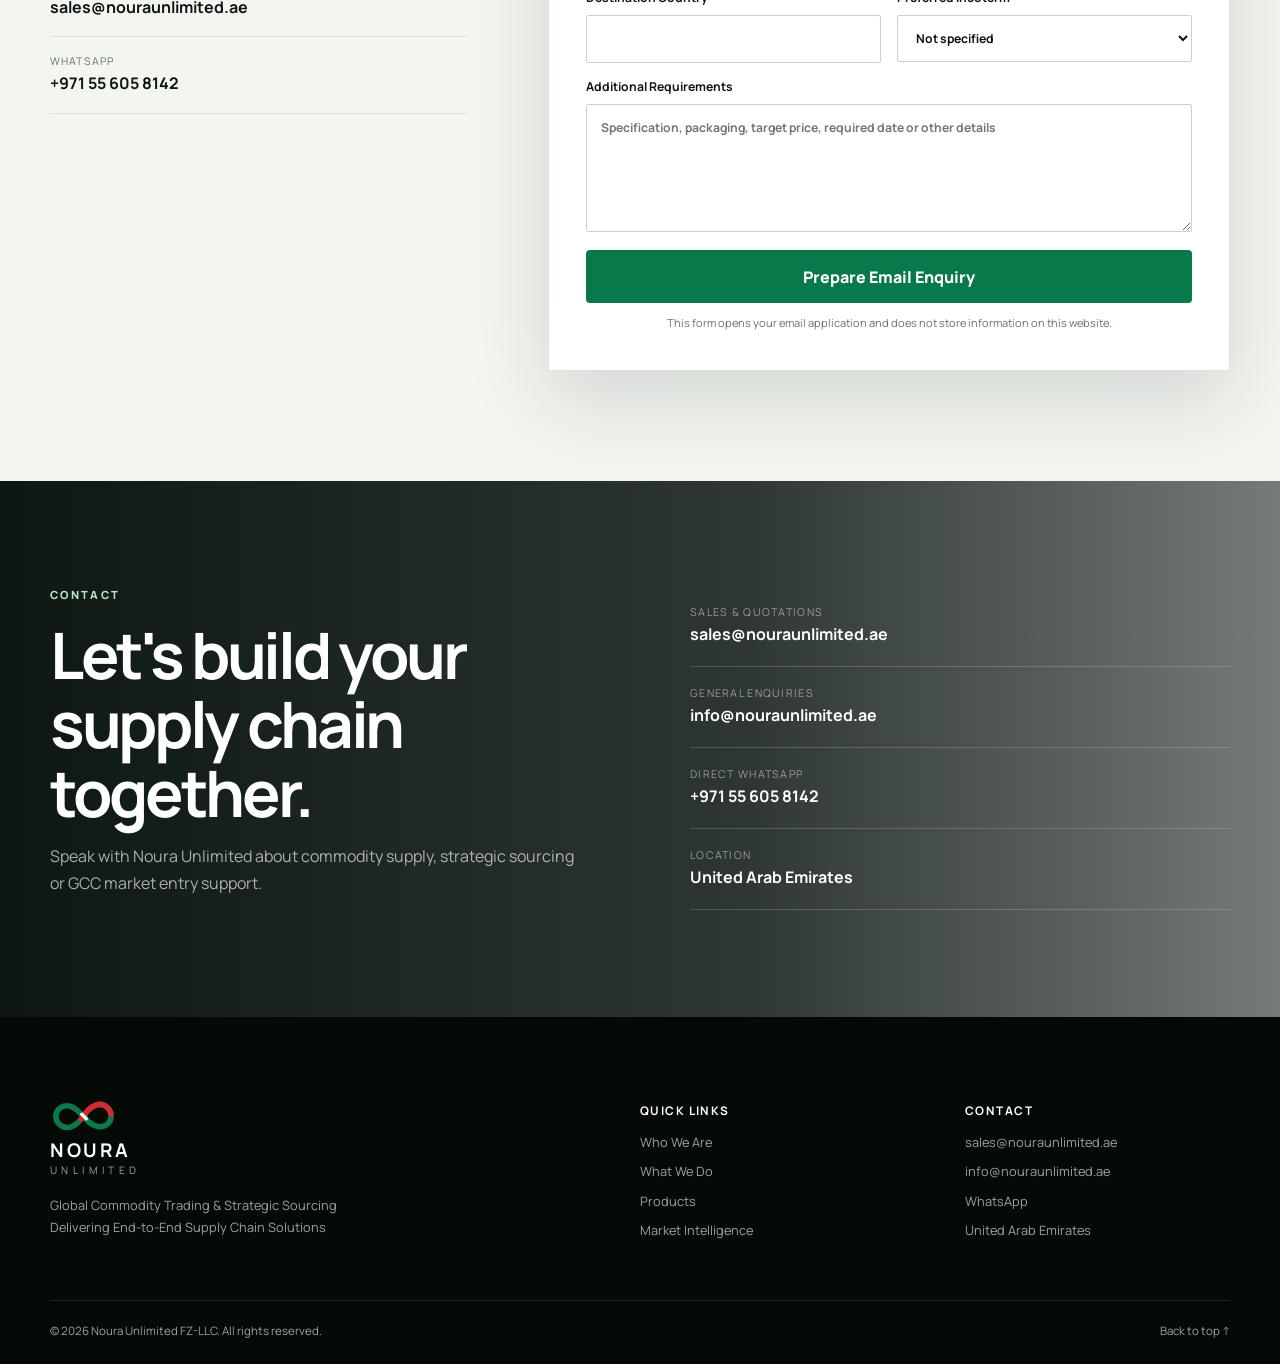
==== commit 5f91d628: "Update homepage condiments and sauces card" ====
--- a/index.html
+++ b/index.html
@@ -163,7 +163,7 @@
           <ul>
             <li>Rice</li>
             <li>Sugar</li>
-            <li>Wheat Flour</li>
+            <li>Ketchup and chili garlic sauce</li>
             <li>Indonesian Coffee Beans</li>
           </ul>
 
@@ -172,7 +172,7 @@
           </a>
         </div>
       </article>
-      <article class="product-card reveal"><div class="product-image ingredient-image"><span>03</span></div><div class="product-body"><p class="product-kicker">Food Industry</p><h3>Food Ingredients</h3><ul><li>Wheat flour</li><li>Tomato paste and purée</li><li>Condiments and sauces</li><li>Spices, seasonings and baking inputs</li></ul></div></article>
+      <article class="product-card reveal"><div class="product-image ingredient-image"><span>03</span></div><div class="product-body"><p class="product-kicker">Food Industry</p><h3>Food Ingredients</h3><ul><li>Ketchup and chili garlic sauce</li><li>Soy and oyster sauce</li><li>Condiments and sauces</li><li>Spices, seasonings and baking inputs</li></ul></div></article>
       <article class="product-card reveal"><div class="product-image frozen-image"><span>04</span></div><div class="product-body"><p class="product-kicker">Cold Chain</p><h3>Frozen Foods</h3><ul><li>Poultry and beef</li><li>Fish and seafood</li><li>Foodservice packaging</li><li>Containerised cold-chain supply</li></ul></div></article>
     </div><div class="product-cta reveal"><p>Looking for a product not shown here?</p><a href="#rfq">Send your sourcing requirement <span>→</span></a></div>
   </div></section>
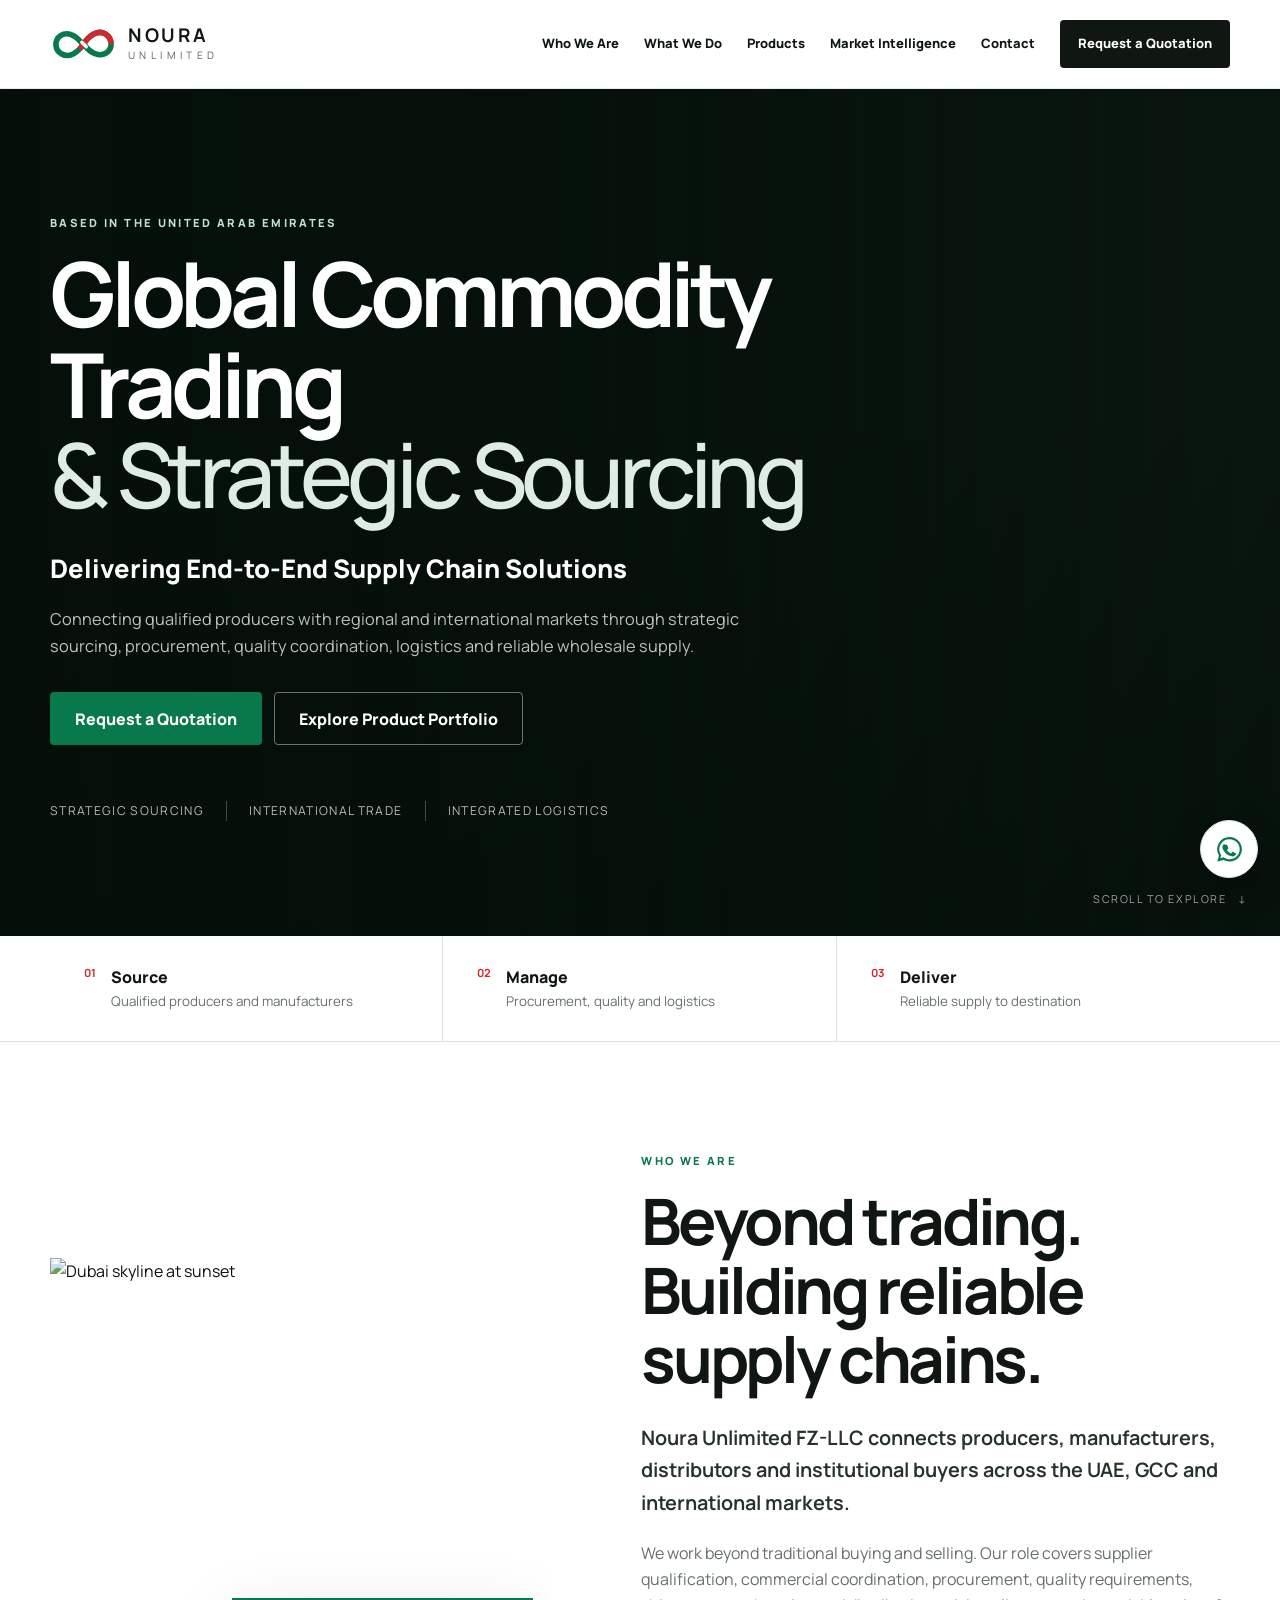
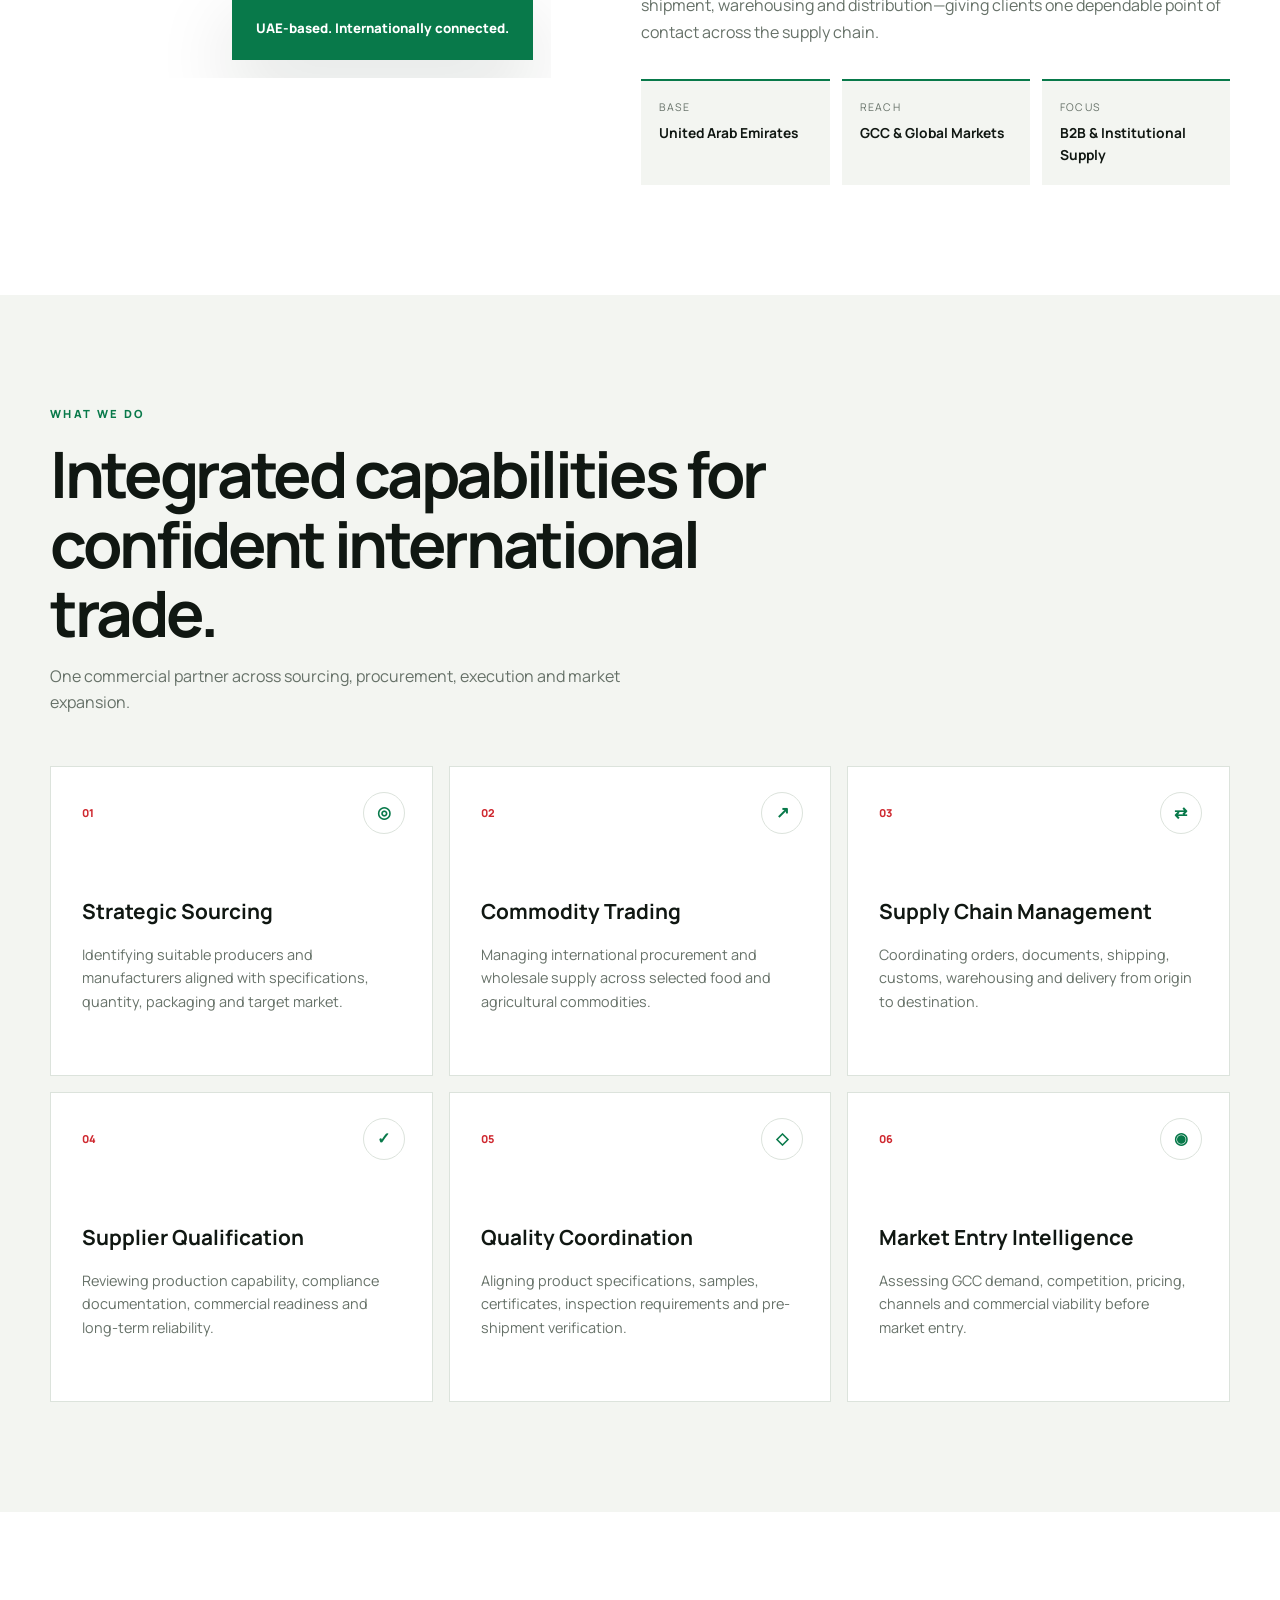
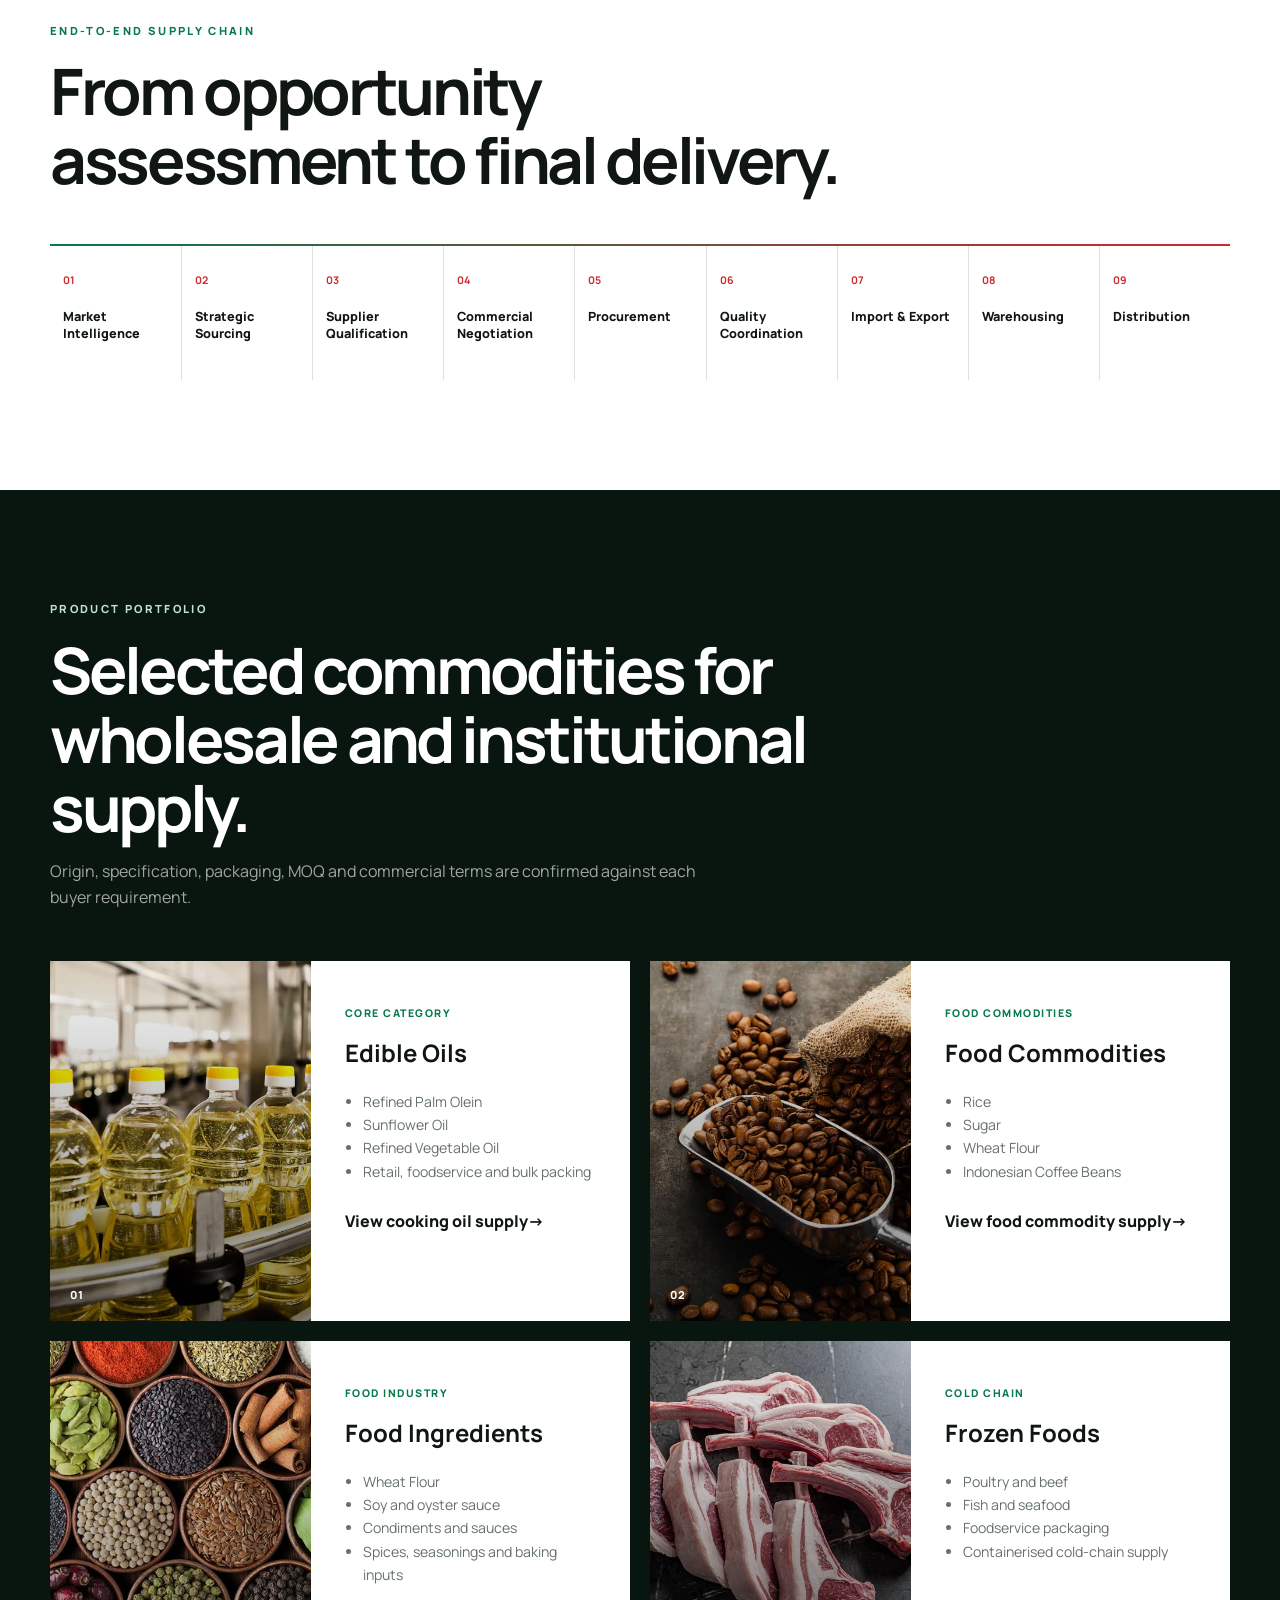
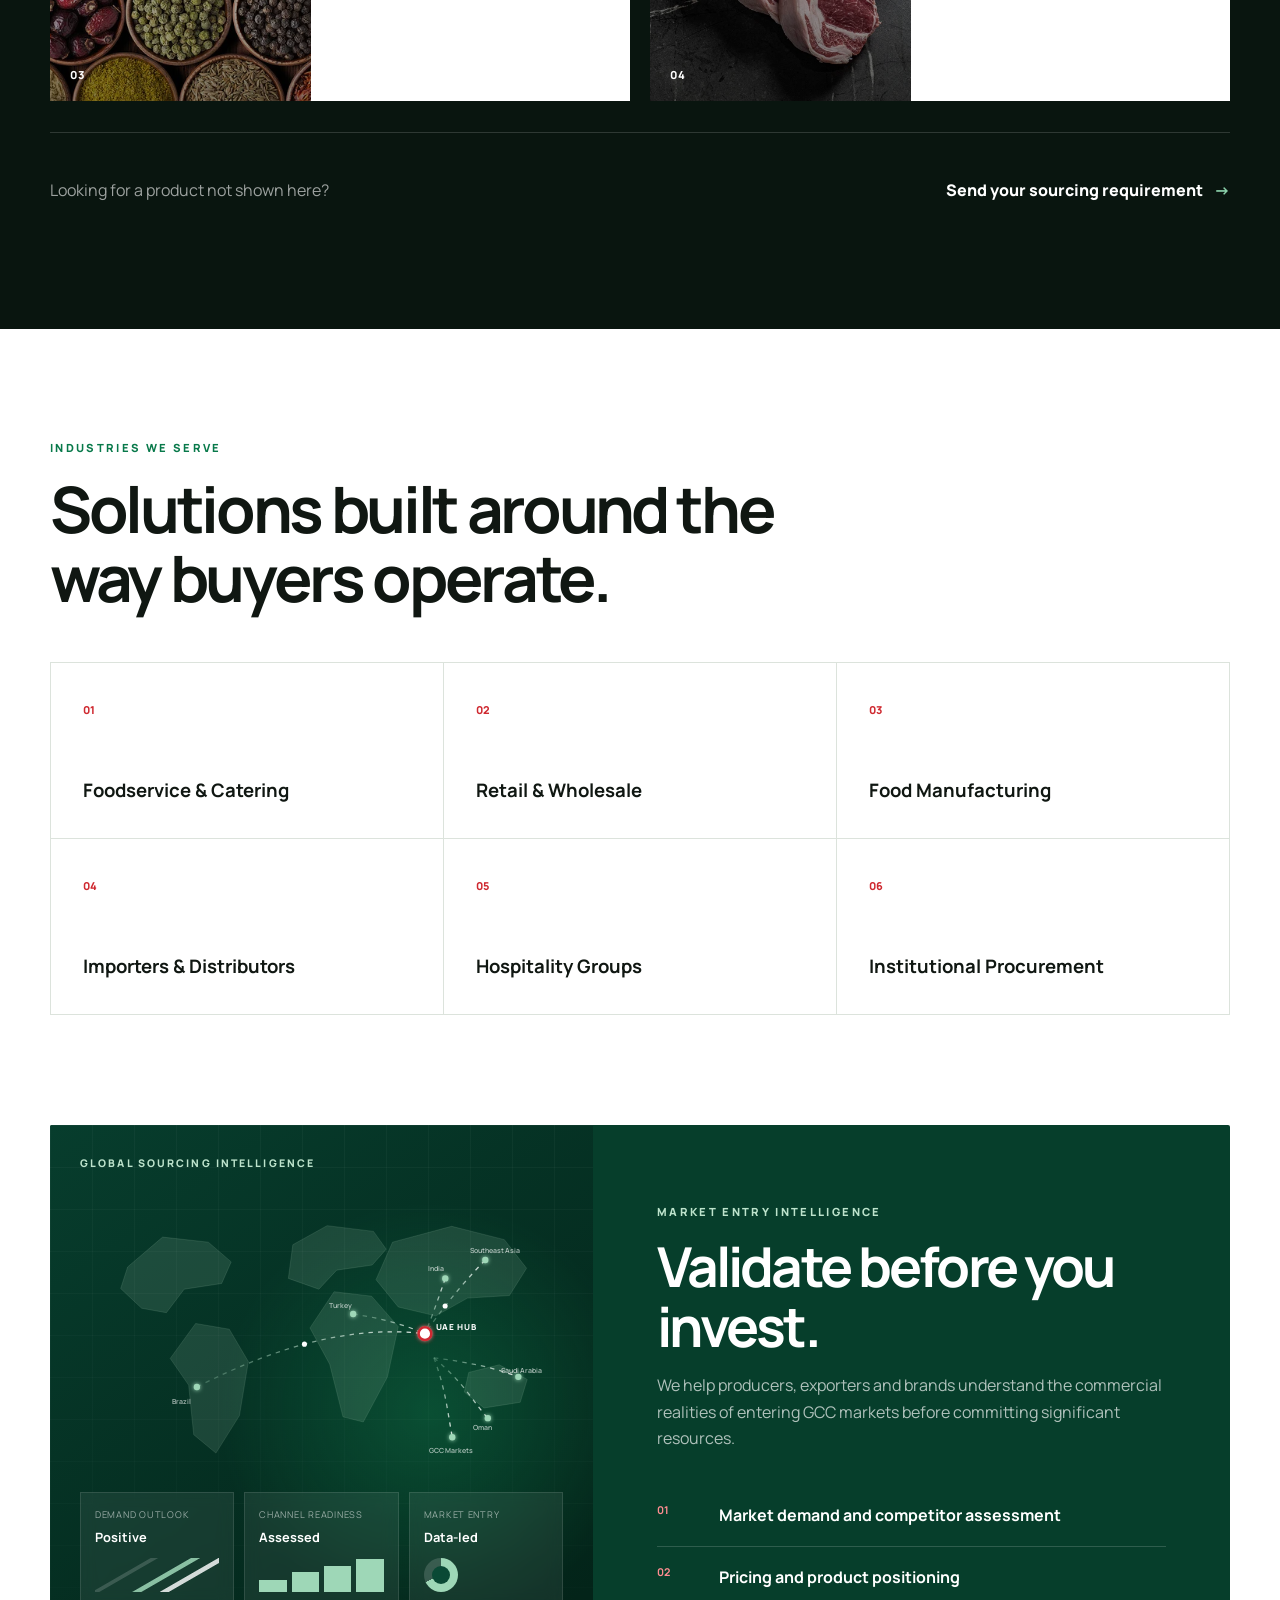
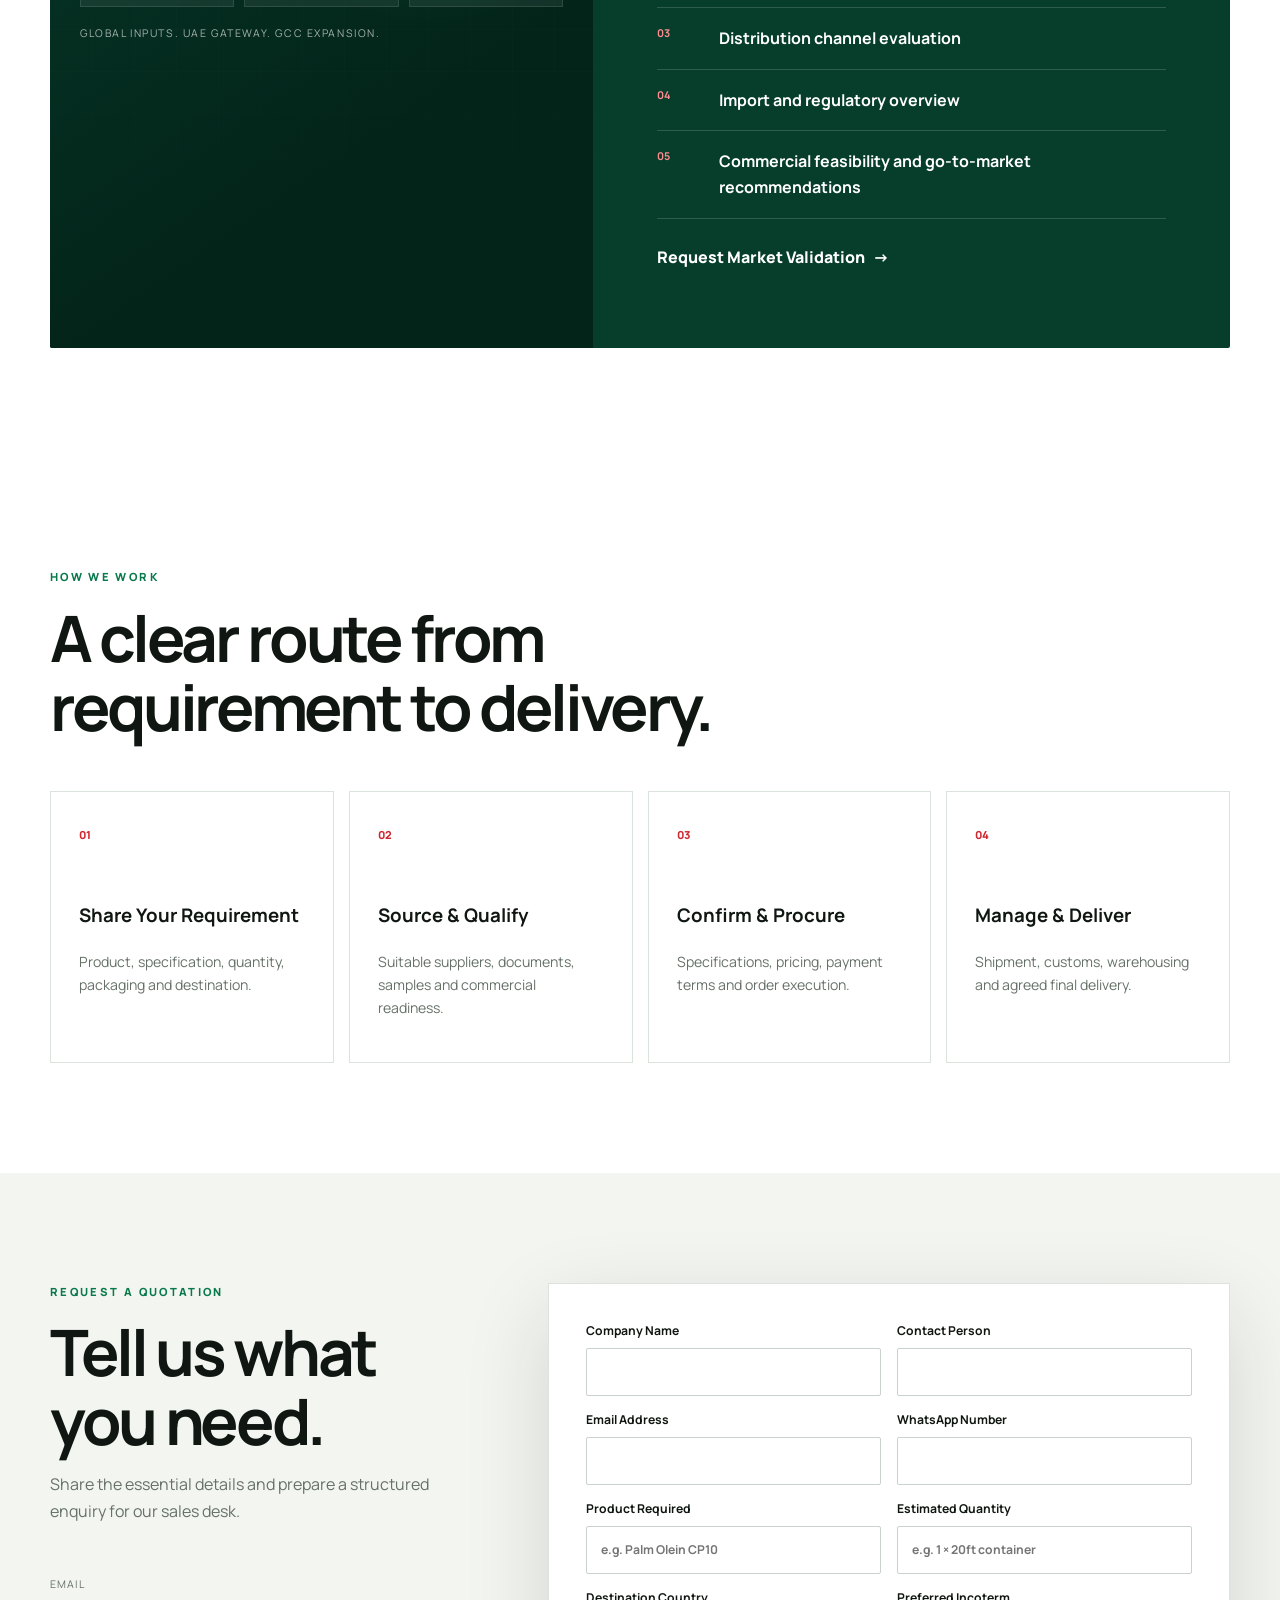
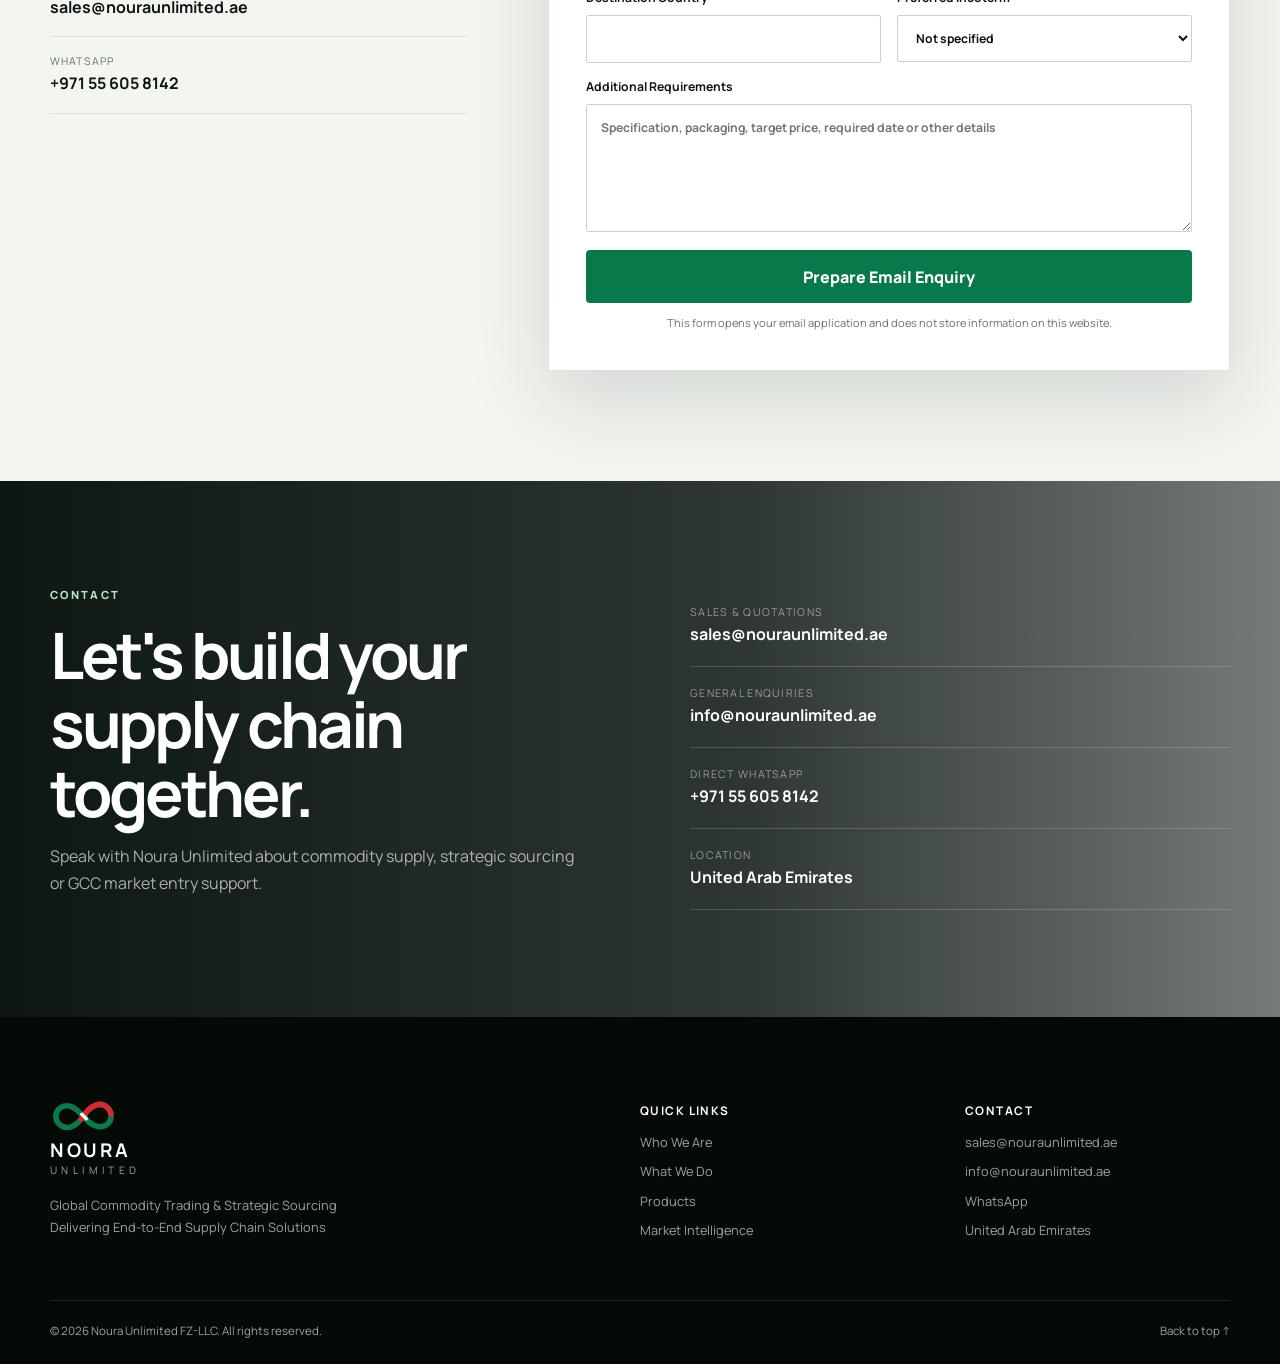
==== commit e8beaa2b: "Fix homepage food commodities list" ====
--- a/index.html
+++ b/index.html
@@ -163,7 +163,7 @@
           <ul>
             <li>Rice</li>
             <li>Sugar</li>
-            <li>Ketchup and chili garlic sauce</li>
+            <li>Wheat Flour</li>
             <li>Indonesian Coffee Beans</li>
           </ul>
 
@@ -172,7 +172,7 @@
           </a>
         </div>
       </article>
-      <article class="product-card reveal"><div class="product-image ingredient-image"><span>03</span></div><div class="product-body"><p class="product-kicker">Food Industry</p><h3>Food Ingredients</h3><ul><li>Ketchup and chili garlic sauce</li><li>Soy and oyster sauce</li><li>Condiments and sauces</li><li>Spices, seasonings and baking inputs</li></ul></div></article>
+      <article class="product-card reveal"><div class="product-image ingredient-image"><span>03</span></div><div class="product-body"><p class="product-kicker">Food Industry</p><h3>Food Ingredients</h3><ul><li>Wheat Flour</li><li>Soy and oyster sauce</li><li>Condiments and sauces</li><li>Spices, seasonings and baking inputs</li></ul></div></article>
       <article class="product-card reveal"><div class="product-image frozen-image"><span>04</span></div><div class="product-body"><p class="product-kicker">Cold Chain</p><h3>Frozen Foods</h3><ul><li>Poultry and beef</li><li>Fish and seafood</li><li>Foodservice packaging</li><li>Containerised cold-chain supply</li></ul></div></article>
     </div><div class="product-cta reveal"><p>Looking for a product not shown here?</p><a href="#rfq">Send your sourcing requirement <span>→</span></a></div>
   </div></section>
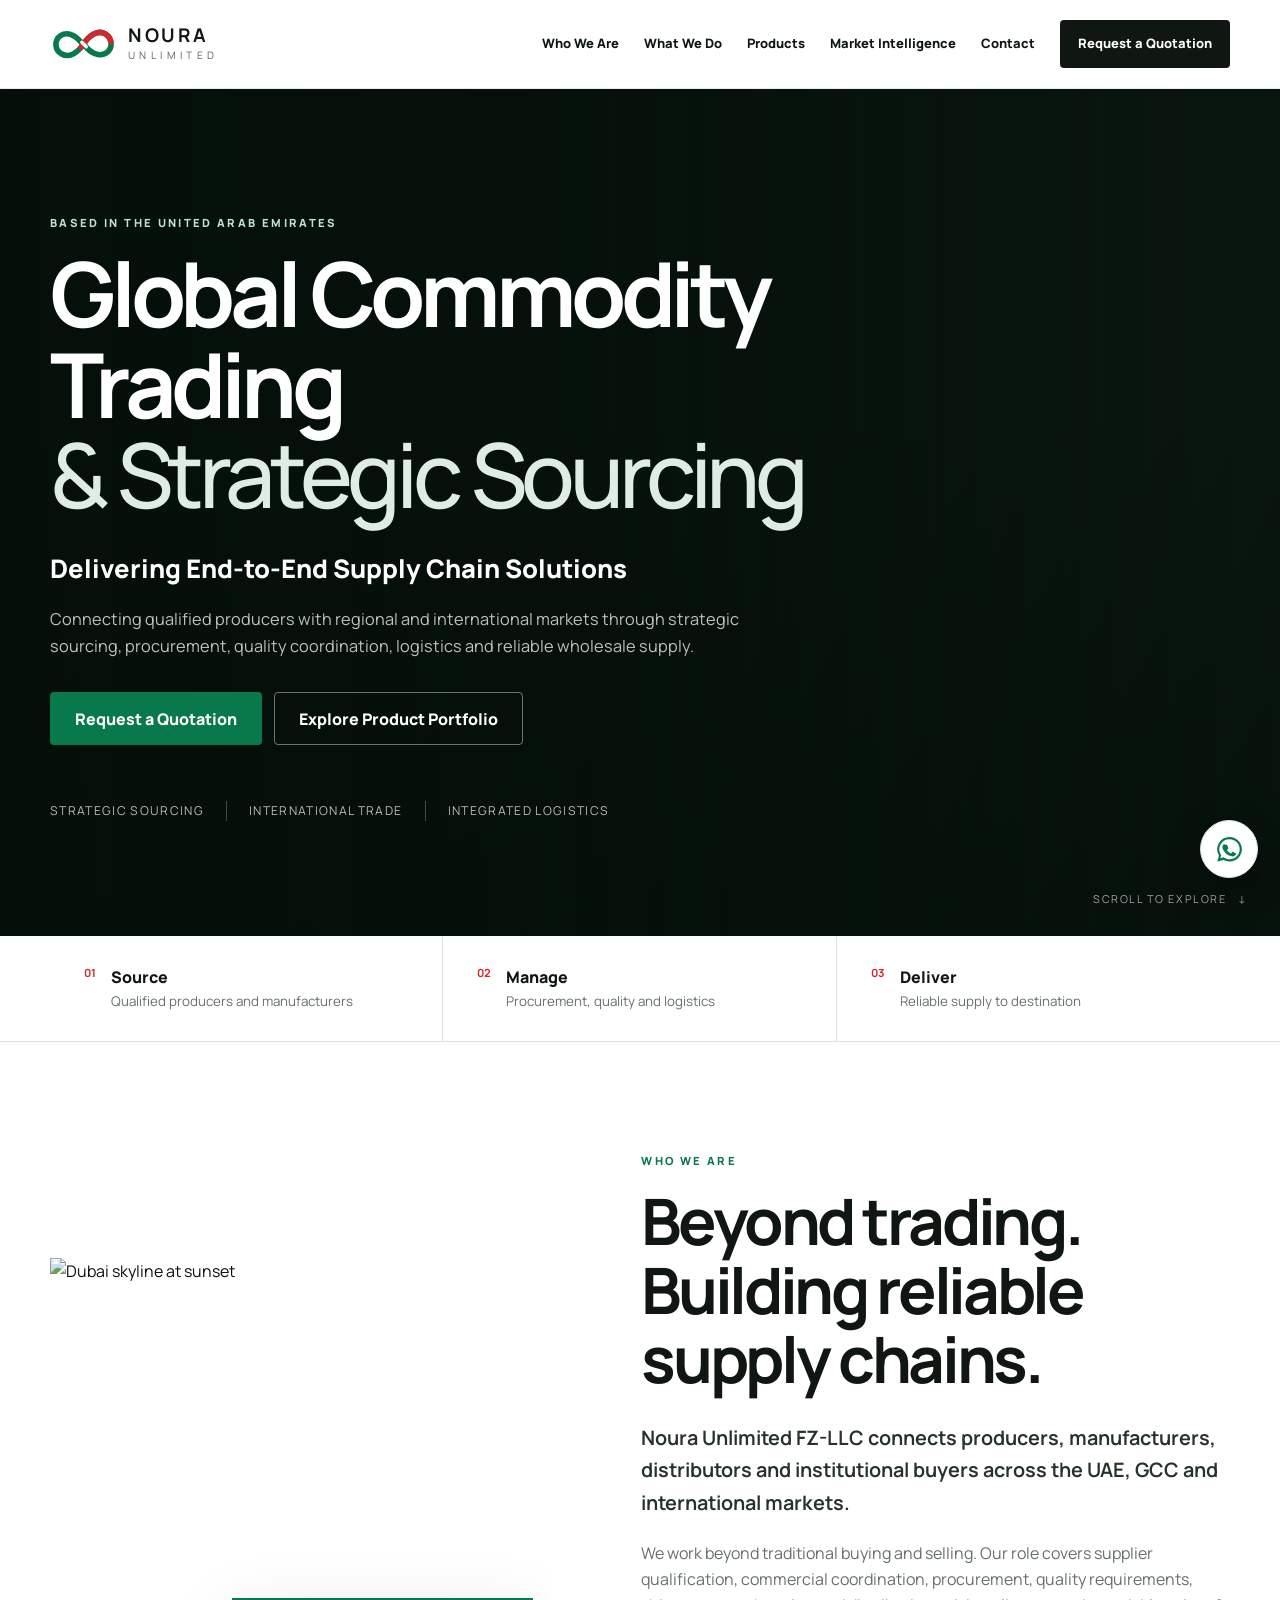
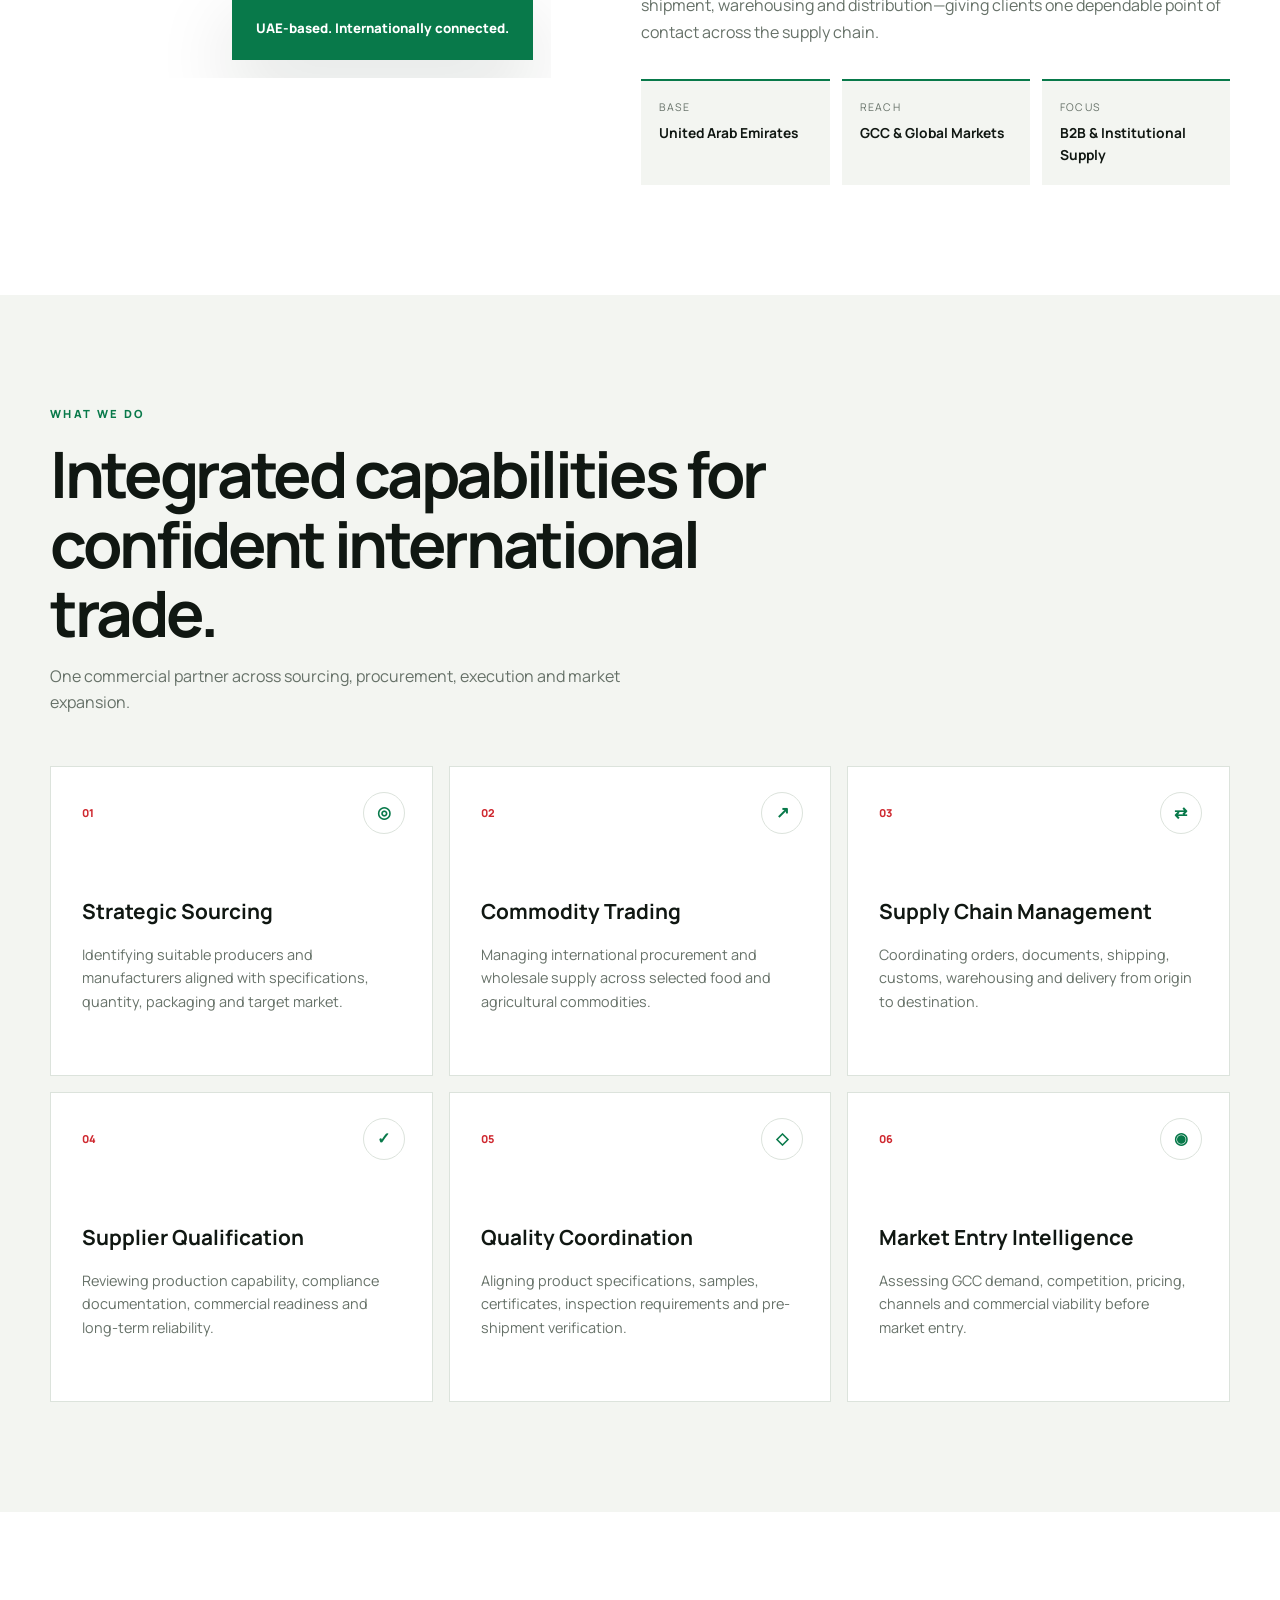
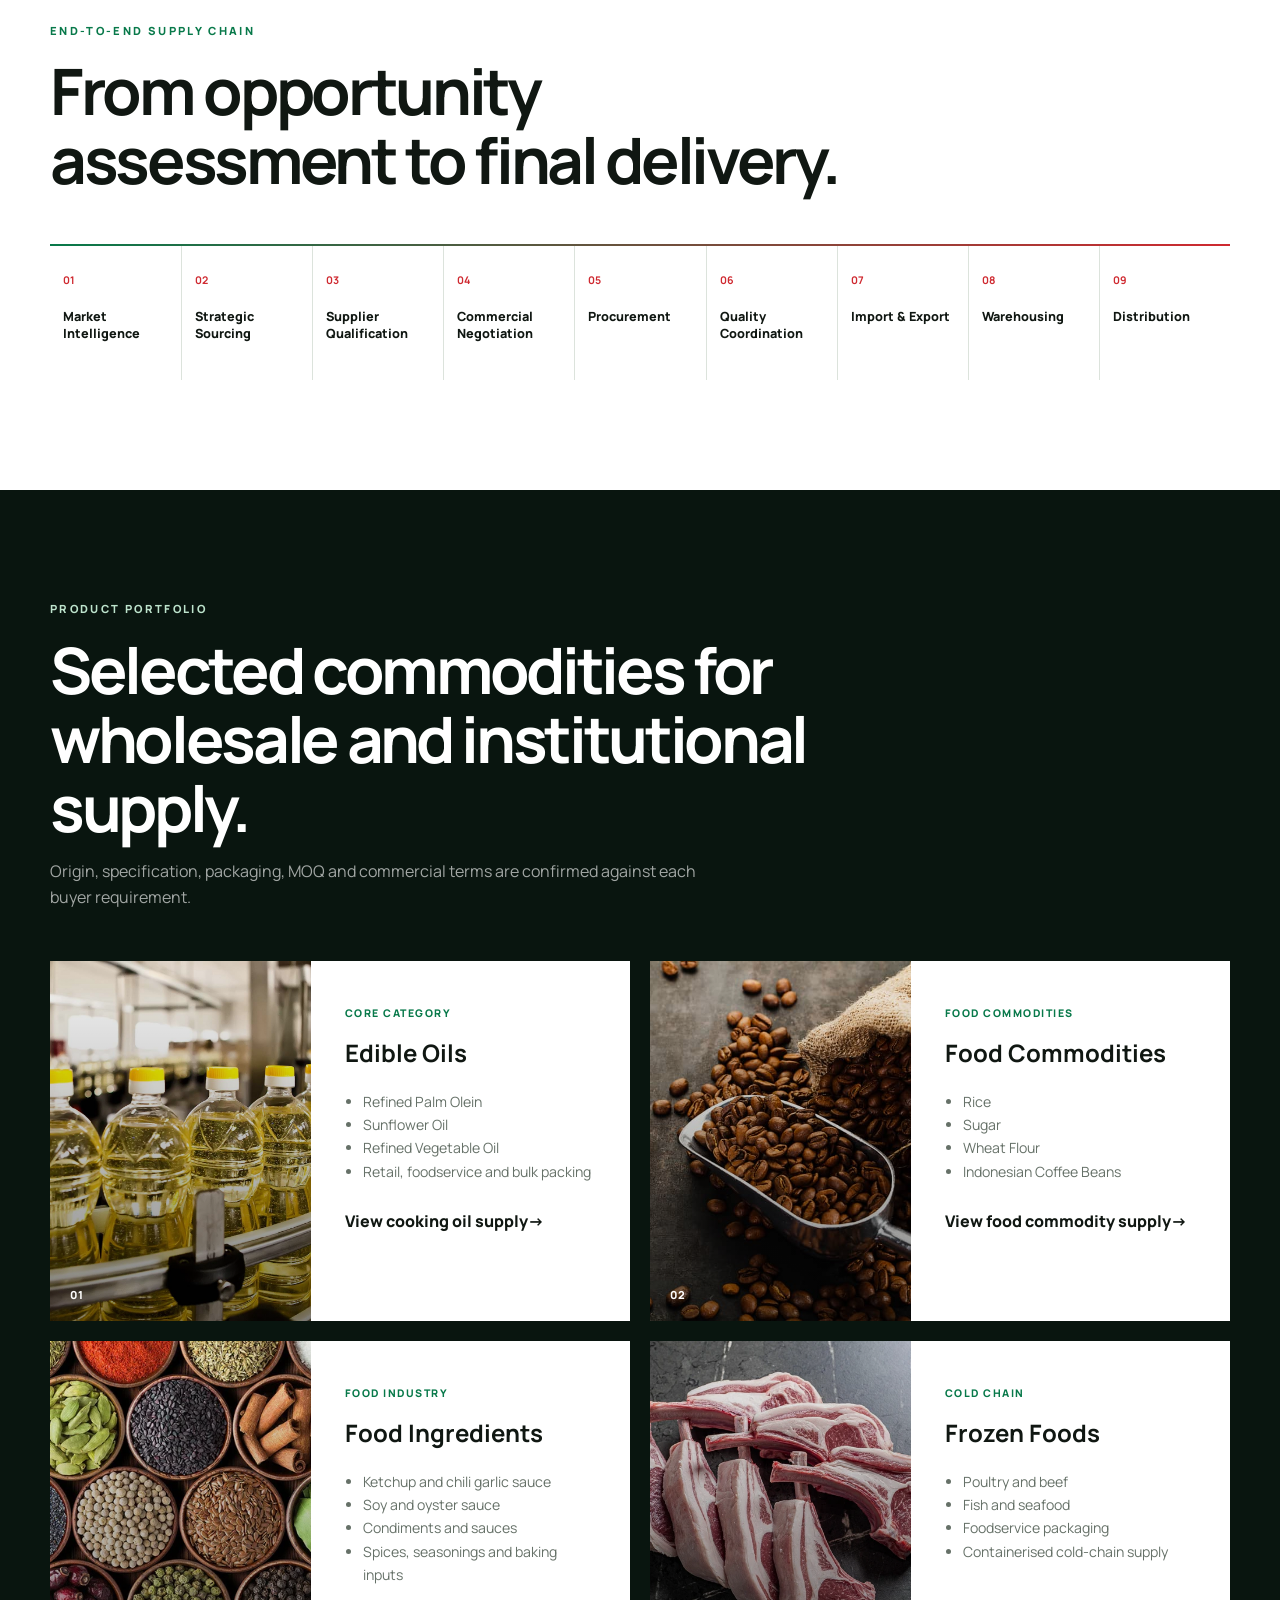
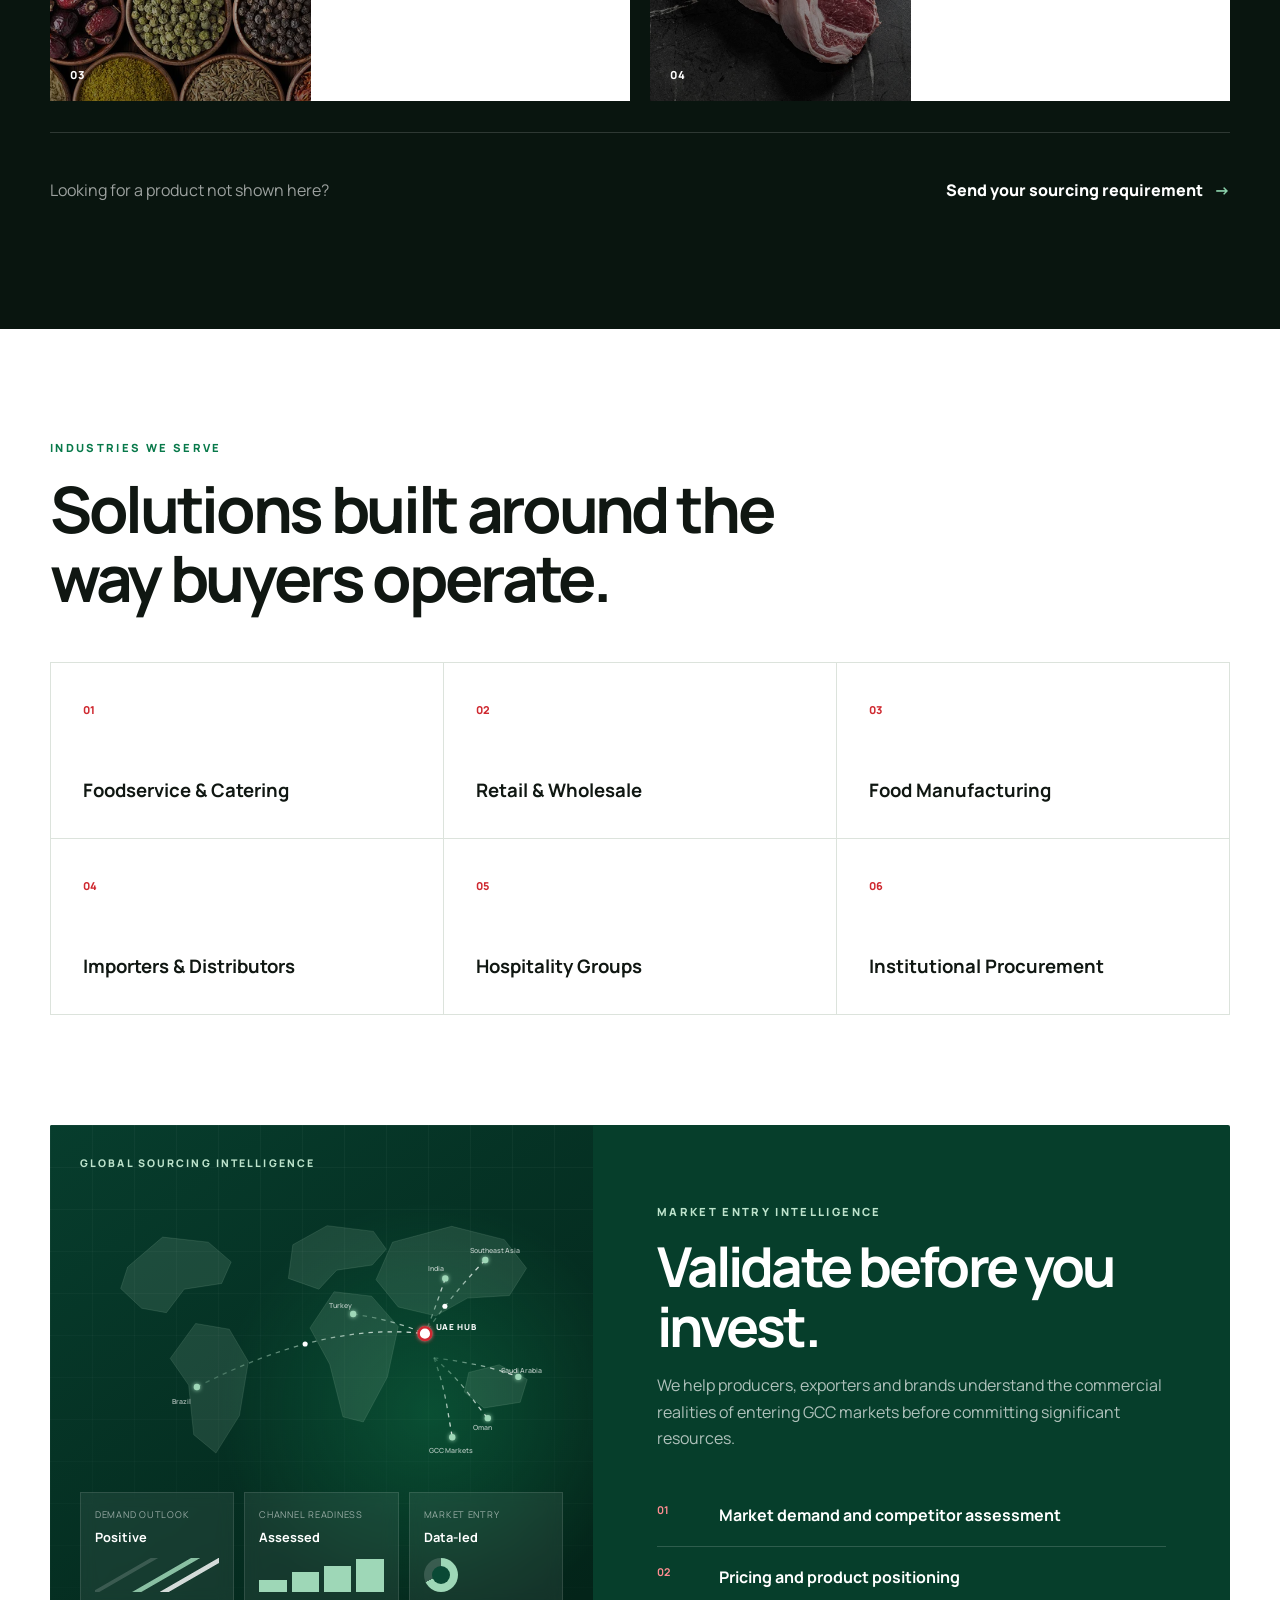
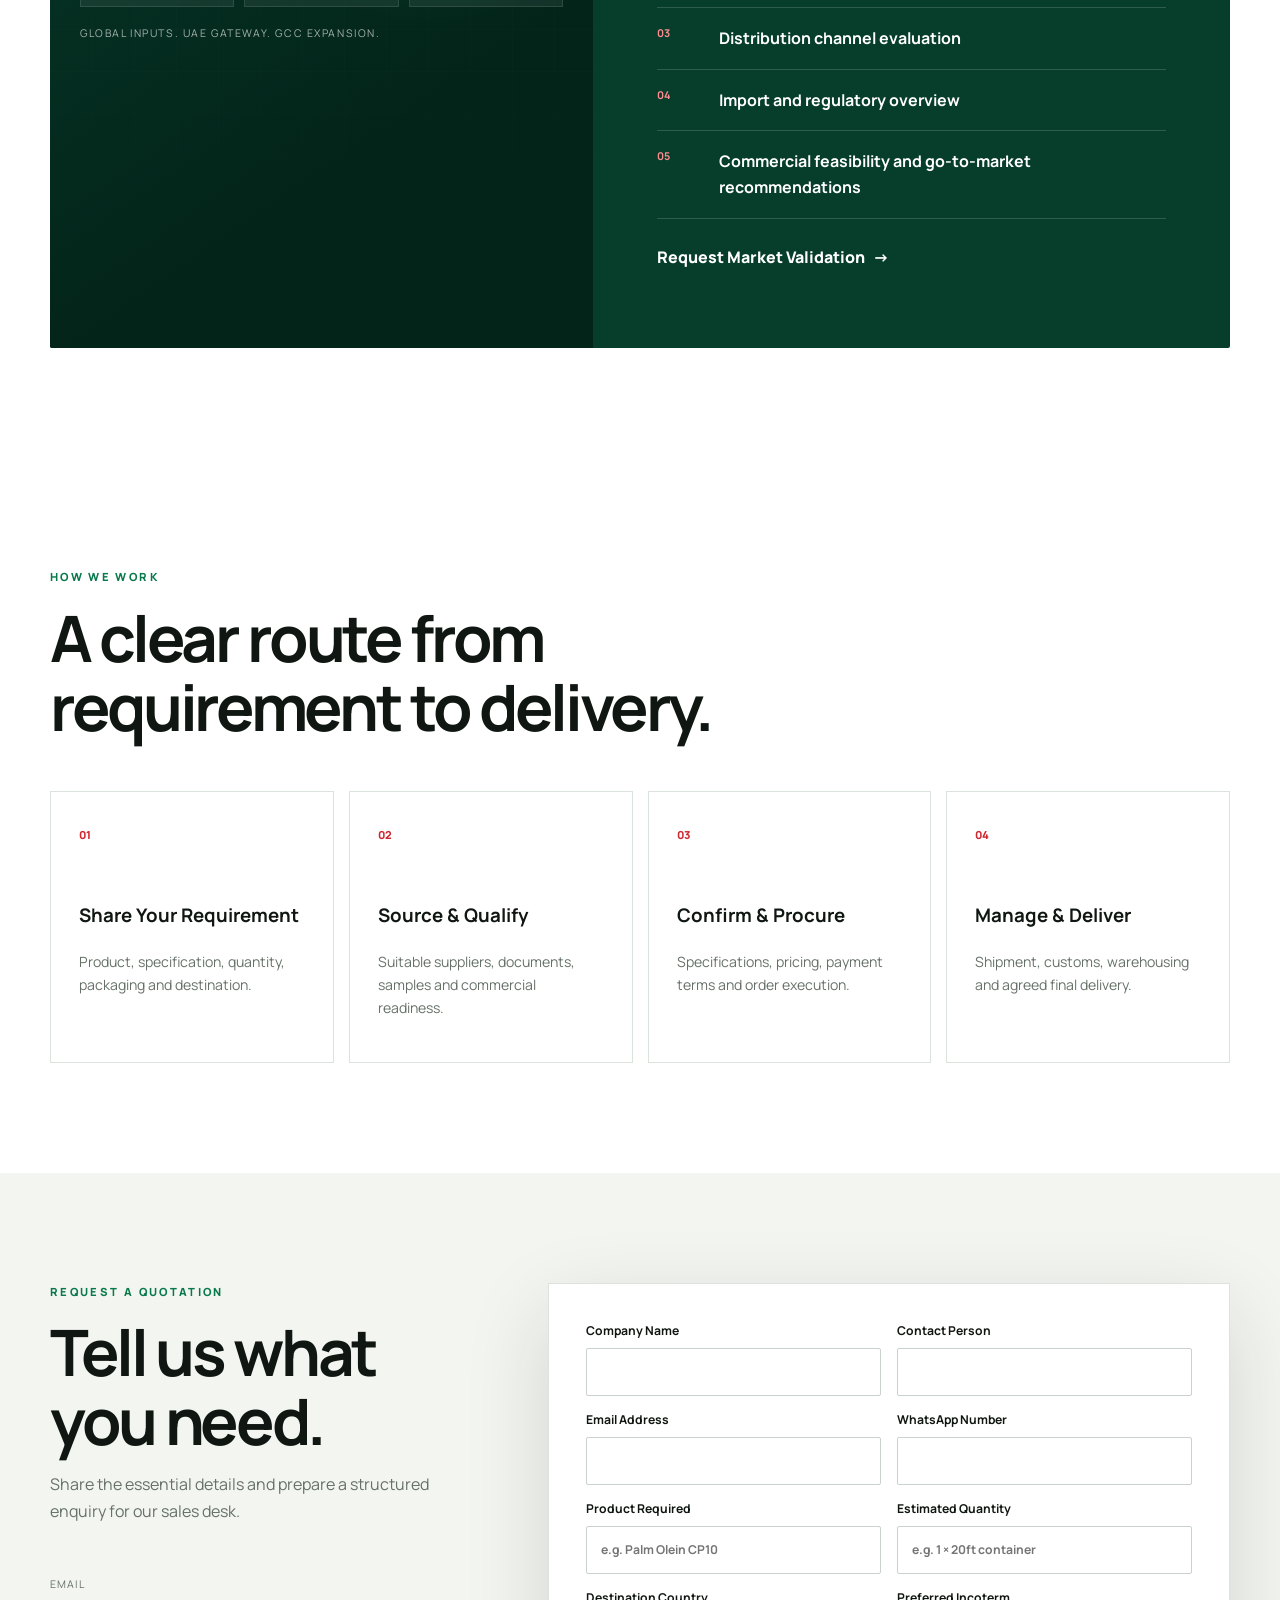
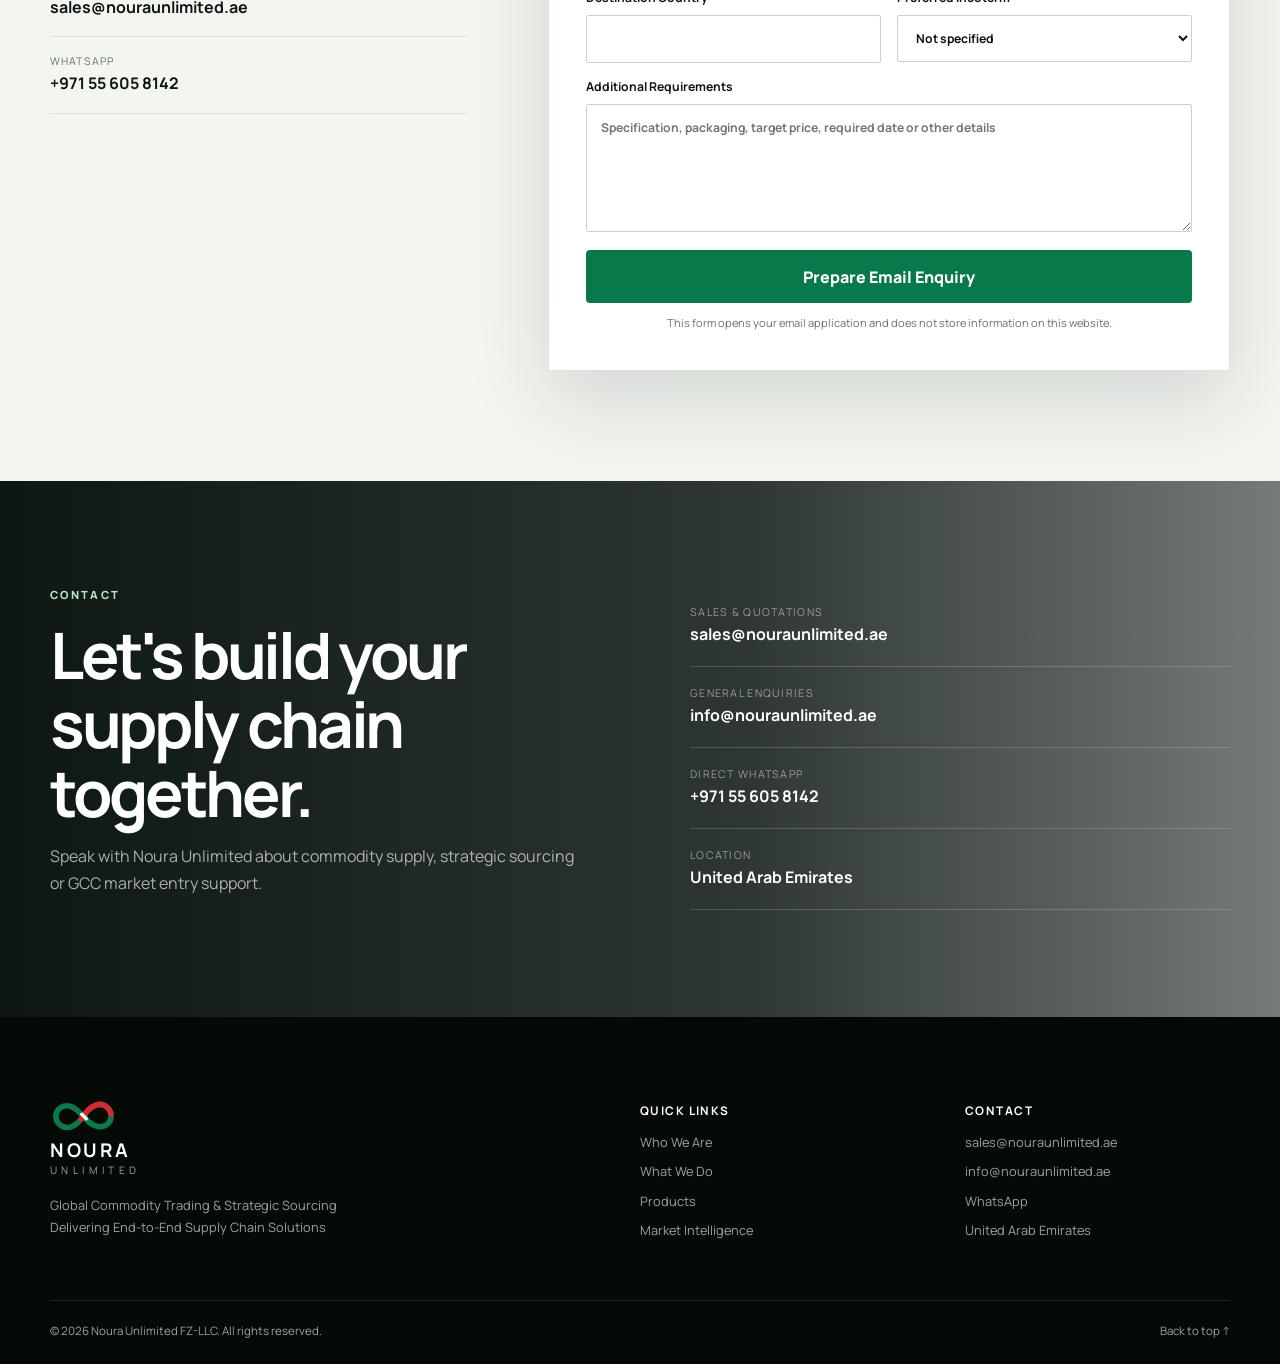
==== commit 2109658c: "Update homepage food ingredients list" ====
--- a/index.html
+++ b/index.html
@@ -172,7 +172,7 @@
           </a>
         </div>
       </article>
-      <article class="product-card reveal"><div class="product-image ingredient-image"><span>03</span></div><div class="product-body"><p class="product-kicker">Food Industry</p><h3>Food Ingredients</h3><ul><li>Wheat Flour</li><li>Soy and oyster sauce</li><li>Condiments and sauces</li><li>Spices, seasonings and baking inputs</li></ul></div></article>
+      <article class="product-card reveal"><div class="product-image ingredient-image"><span>03</span></div><div class="product-body"><p class="product-kicker">Food Industry</p><h3>Food Ingredients</h3><ul><li>Ketchup and chili garlic sauce</li><li>Soy and oyster sauce</li><li>Condiments and sauces</li><li>Spices, seasonings and baking inputs</li></ul></div></article>
       <article class="product-card reveal"><div class="product-image frozen-image"><span>04</span></div><div class="product-body"><p class="product-kicker">Cold Chain</p><h3>Frozen Foods</h3><ul><li>Poultry and beef</li><li>Fish and seafood</li><li>Foodservice packaging</li><li>Containerised cold-chain supply</li></ul></div></article>
     </div><div class="product-cta reveal"><p>Looking for a product not shown here?</p><a href="#rfq">Send your sourcing requirement <span>→</span></a></div>
   </div></section>
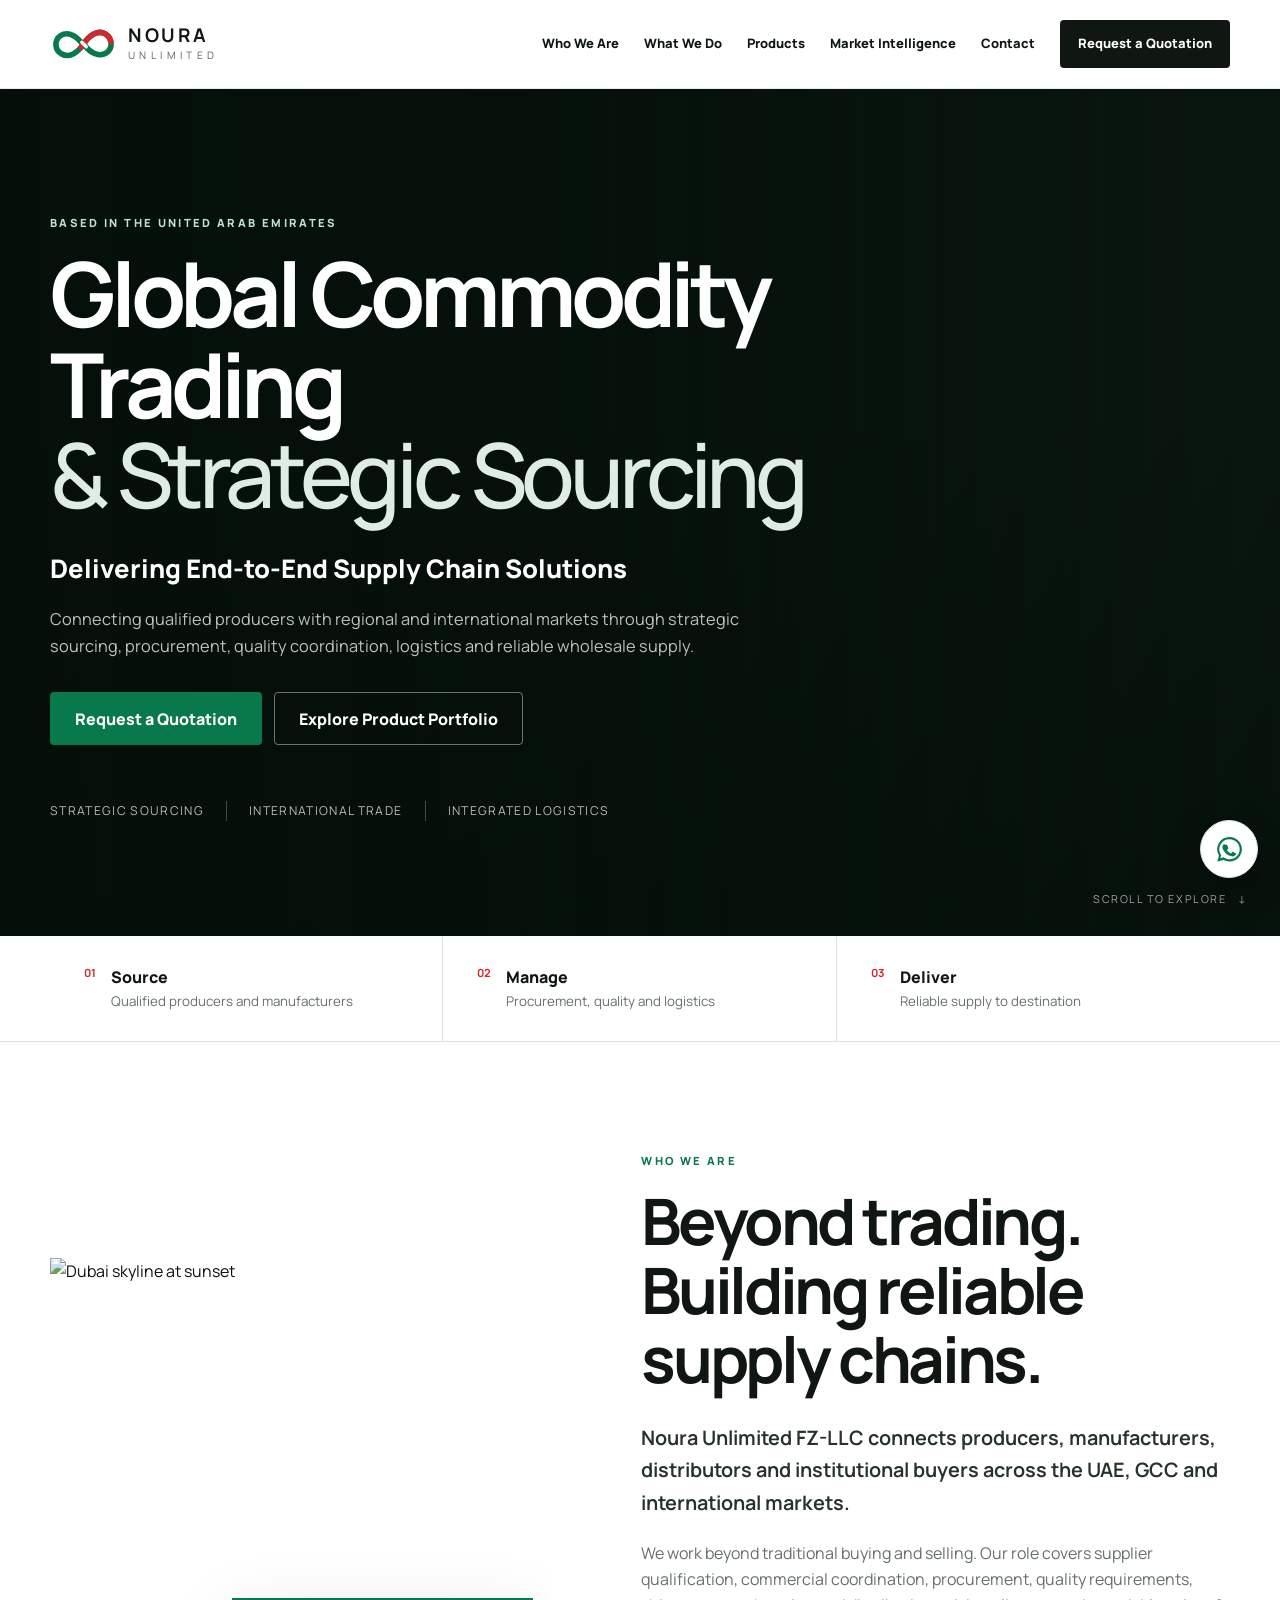
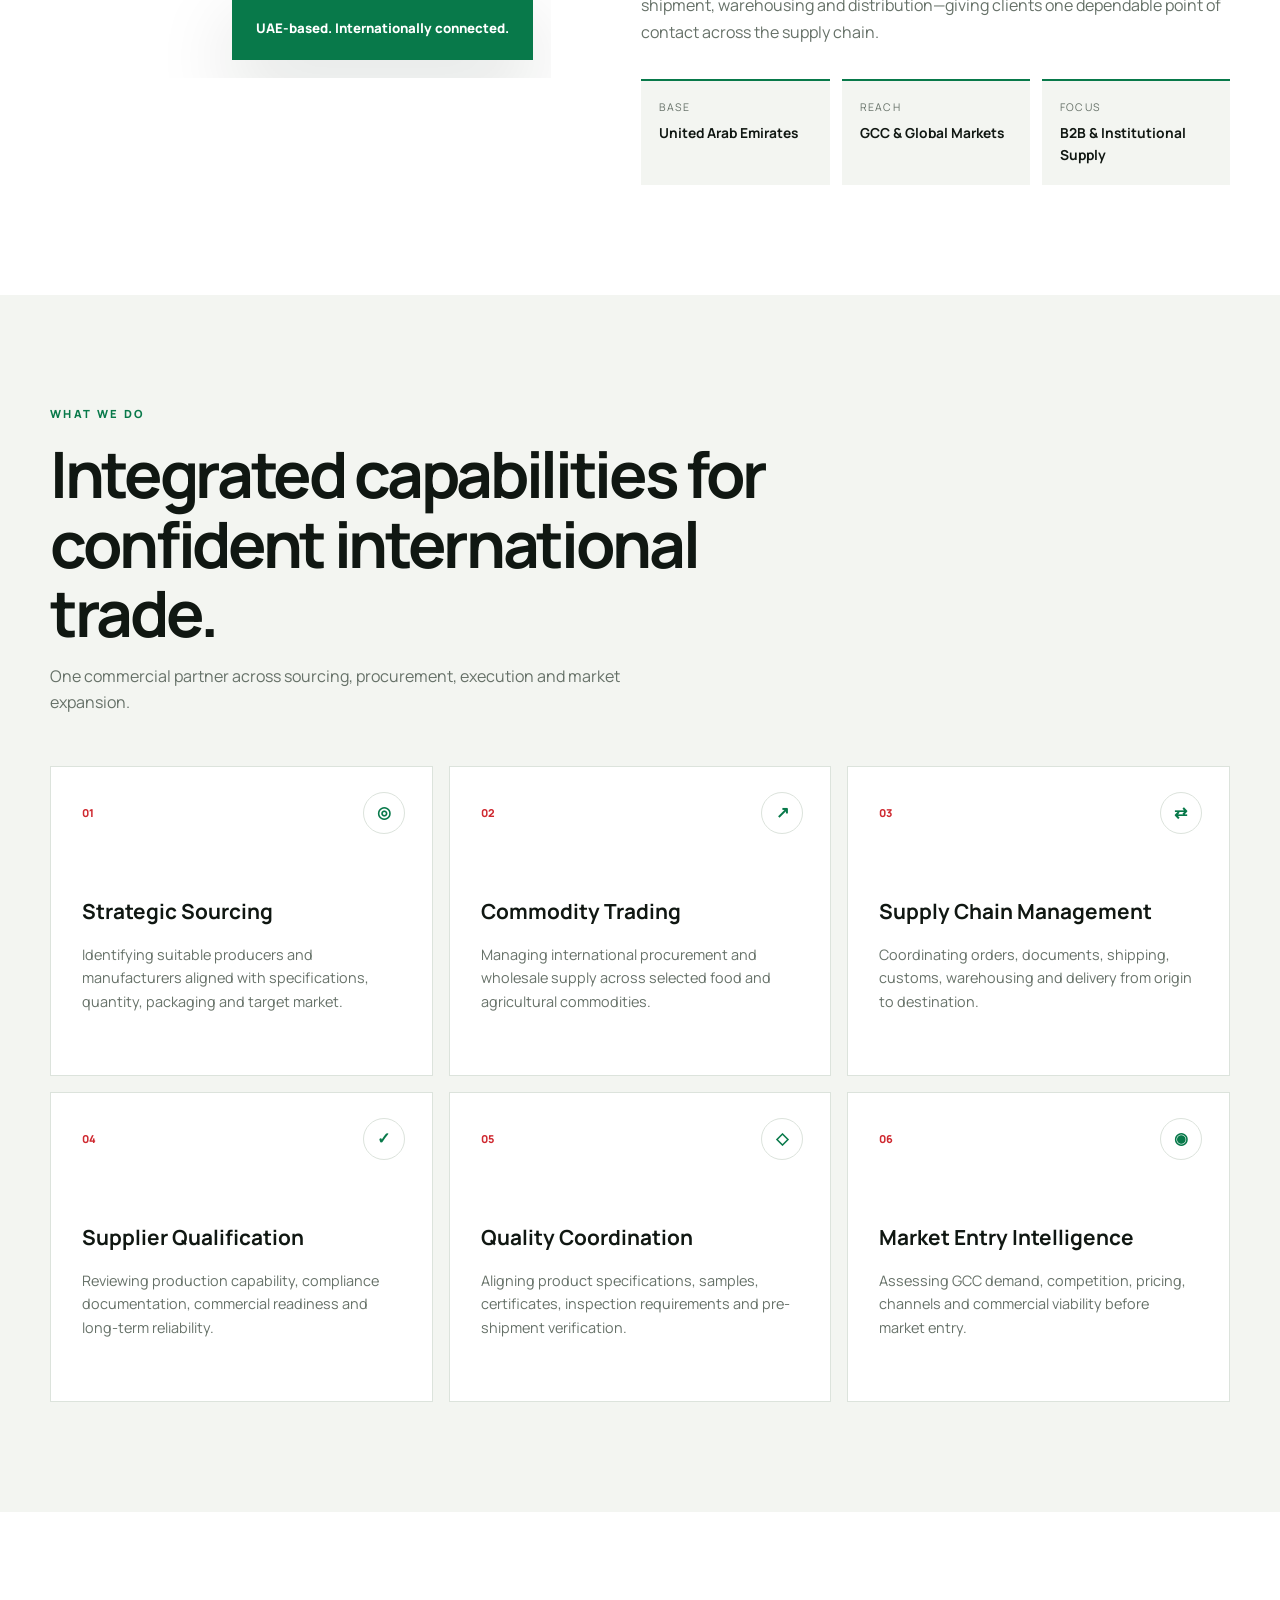
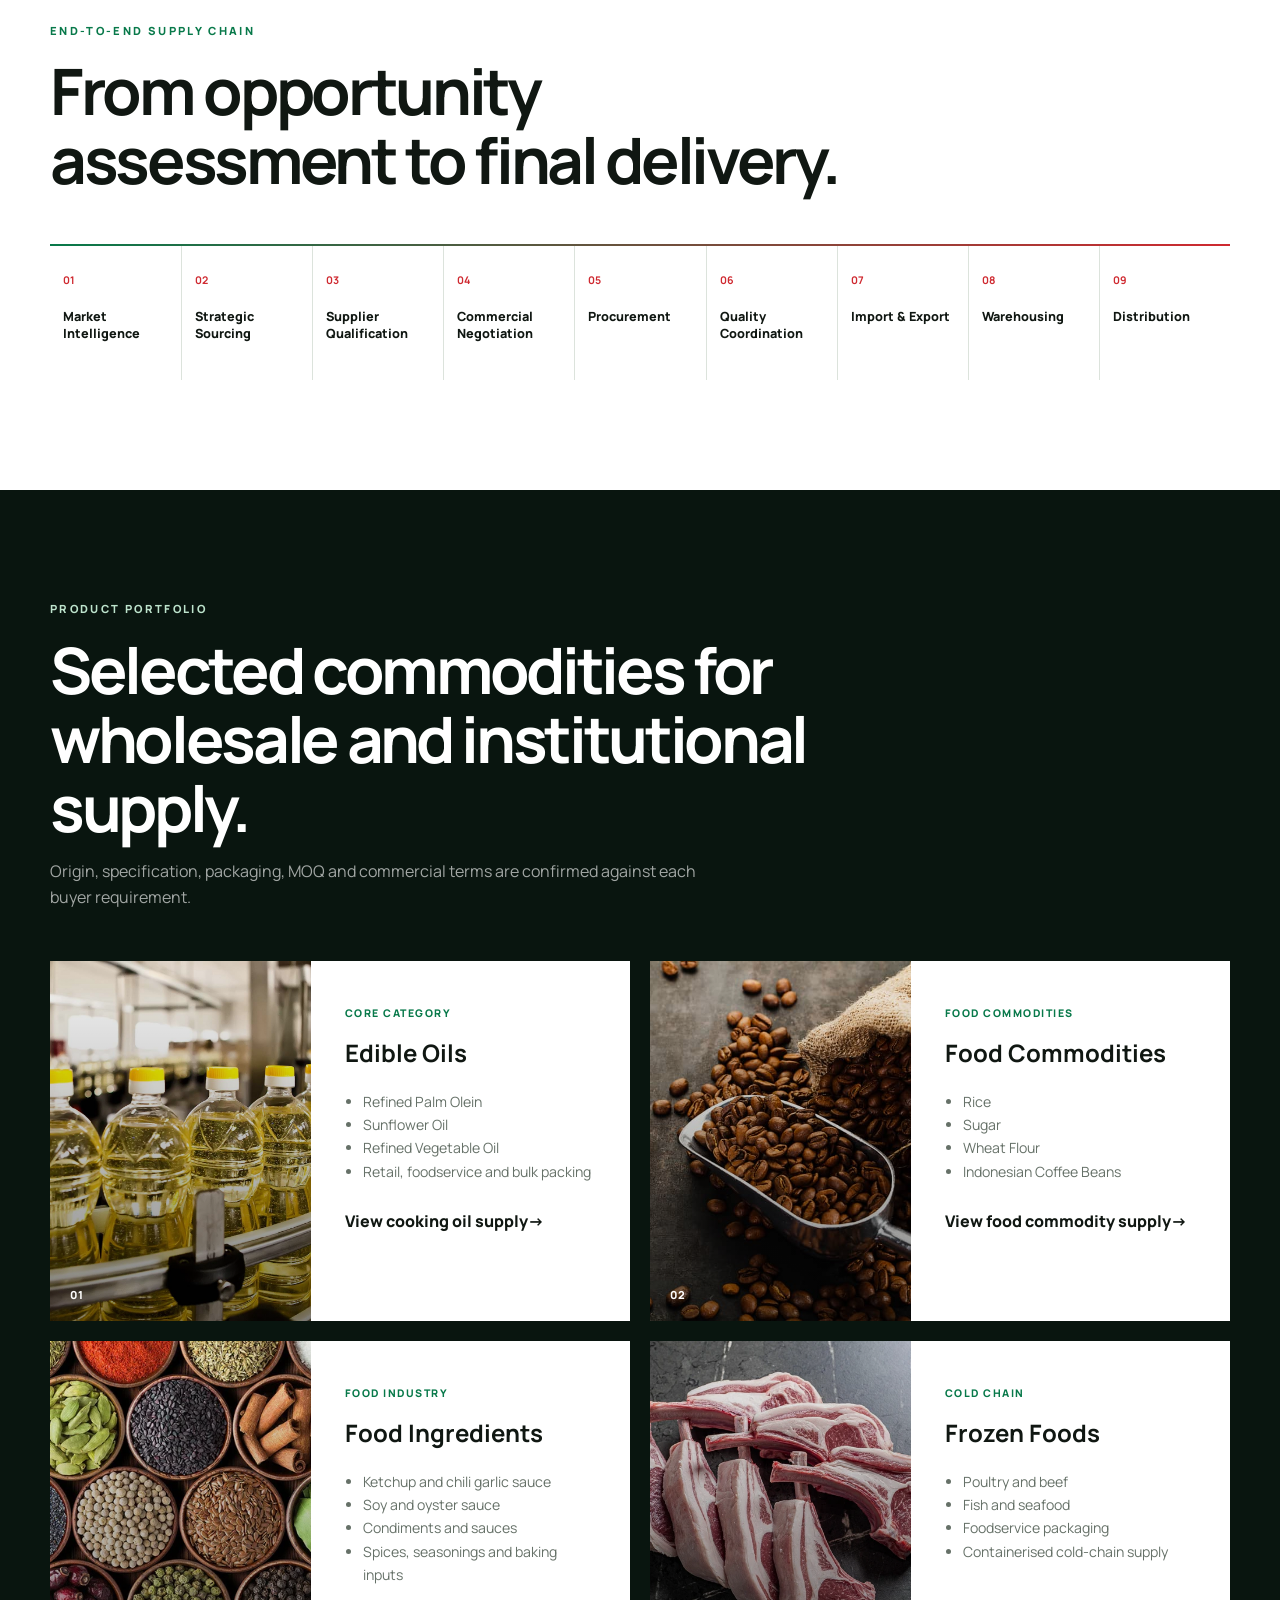
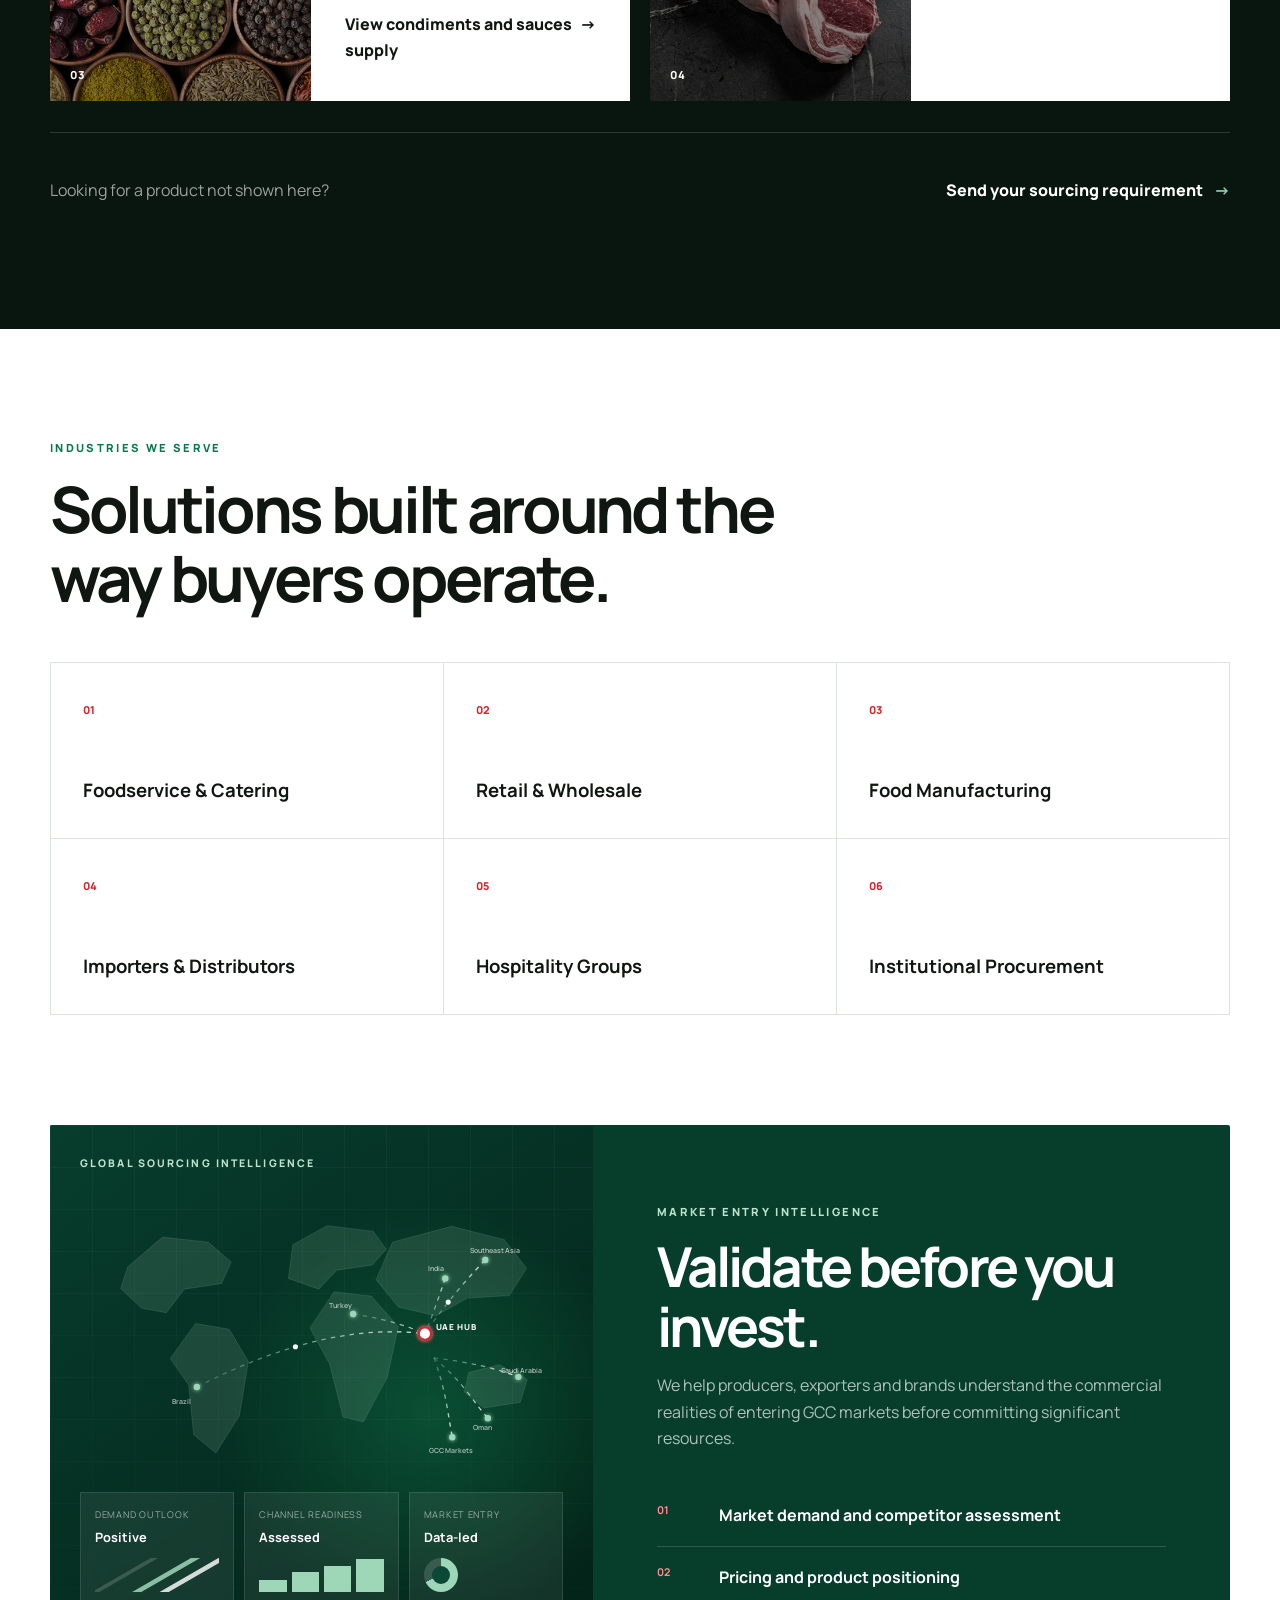
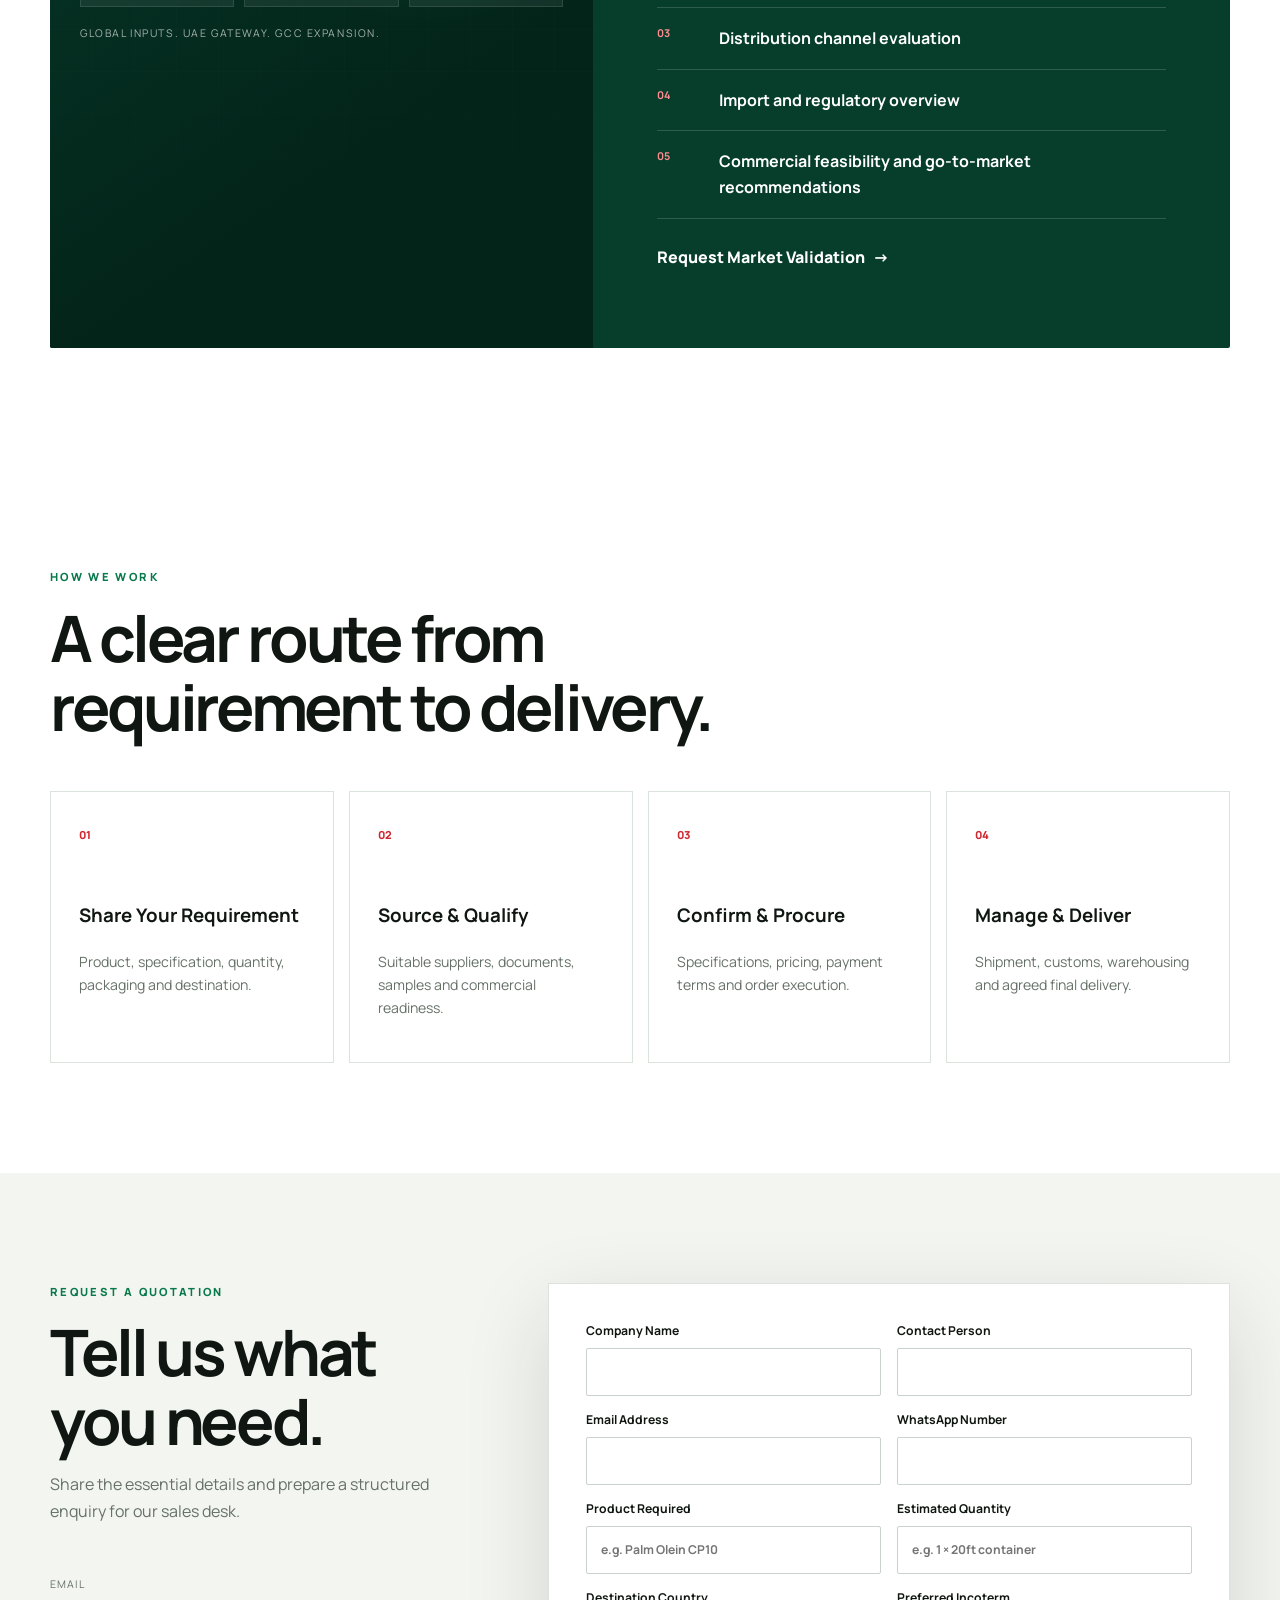
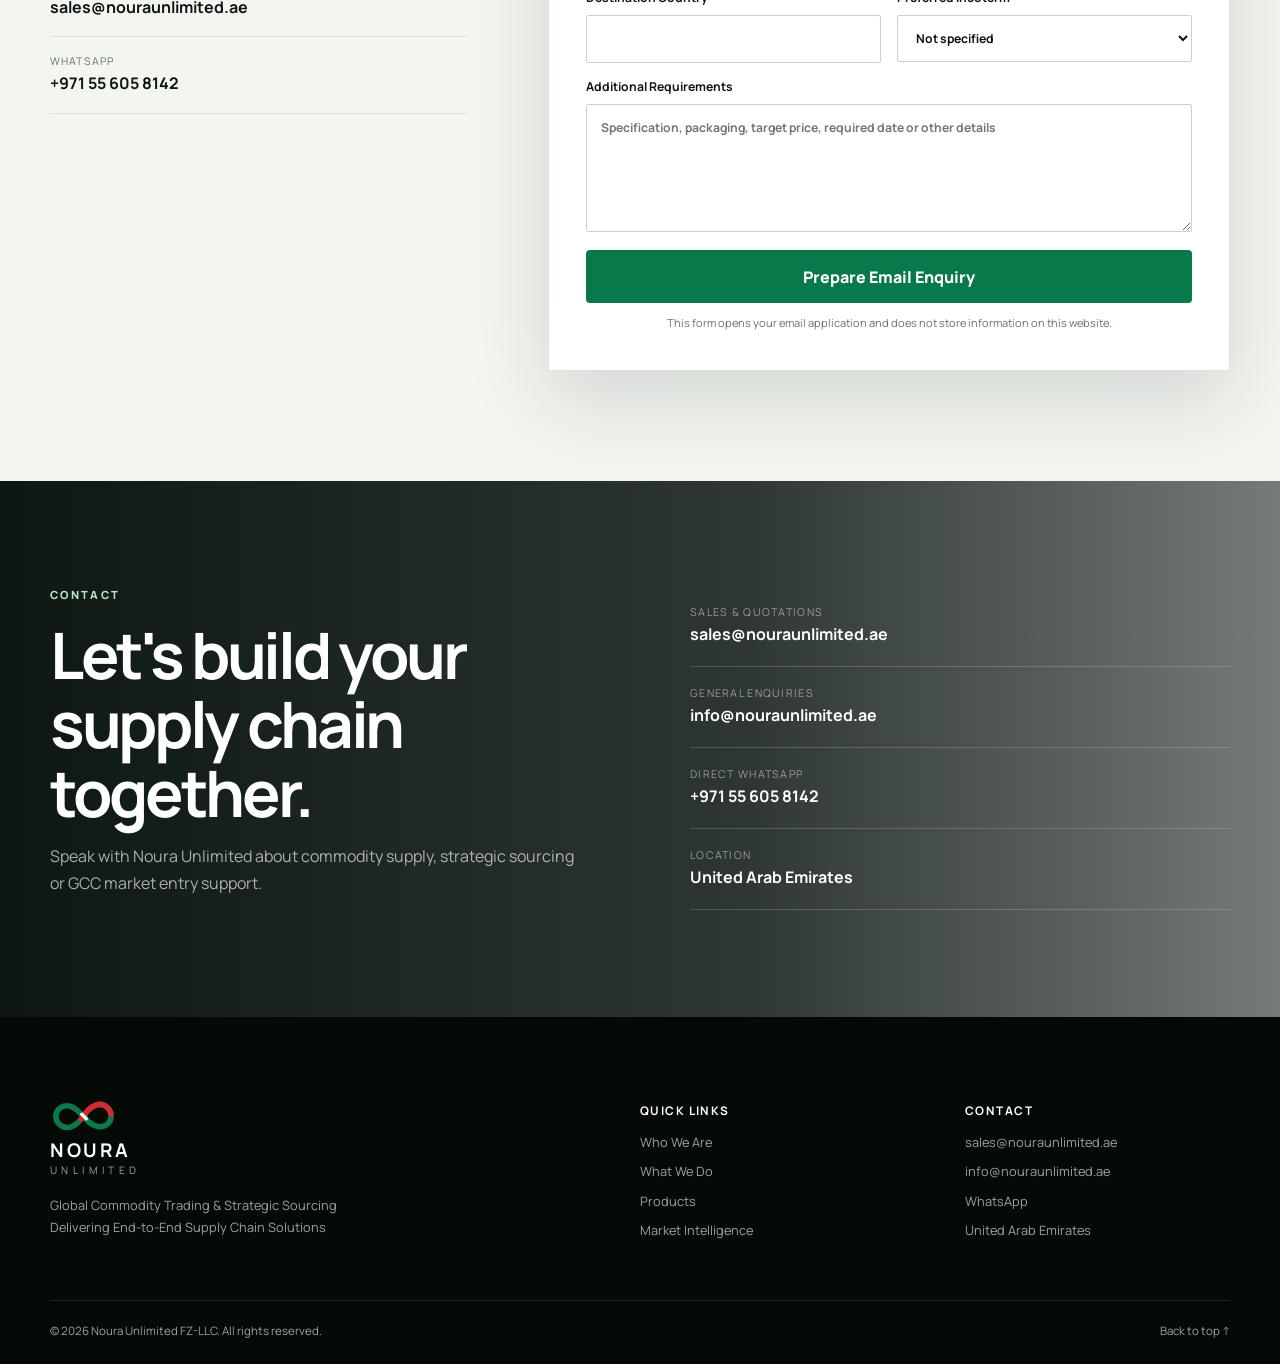
==== commit 3060b22f: "Link homepage to condiments and sauces page" ====
--- a/index.html
+++ b/index.html
@@ -172,7 +172,7 @@
           </a>
         </div>
       </article>
-      <article class="product-card reveal"><div class="product-image ingredient-image"><span>03</span></div><div class="product-body"><p class="product-kicker">Food Industry</p><h3>Food Ingredients</h3><ul><li>Ketchup and chili garlic sauce</li><li>Soy and oyster sauce</li><li>Condiments and sauces</li><li>Spices, seasonings and baking inputs</li></ul></div></article>
+     <article class="product-card reveal"><div class="product-image ingredient-image"><span>03</span></div><div class="product-body"><p class="product-kicker">Food Industry</p><h3>Food Ingredients</h3><ul><li>Ketchup and chili garlic sauce</li><li>Soy and oyster sauce</li><li>Condiments and sauces</li><li>Spices, seasonings and baking inputs</li></ul><a class="text-link" href="/products/food-ingredients/">View condiments and sauces supply <span>→</span></a></div></article>
       <article class="product-card reveal"><div class="product-image frozen-image"><span>04</span></div><div class="product-body"><p class="product-kicker">Cold Chain</p><h3>Frozen Foods</h3><ul><li>Poultry and beef</li><li>Fish and seafood</li><li>Foodservice packaging</li><li>Containerised cold-chain supply</li></ul></div></article>
     </div><div class="product-cta reveal"><p>Looking for a product not shown here?</p><a href="#rfq">Send your sourcing requirement <span>→</span></a></div>
   </div></section>
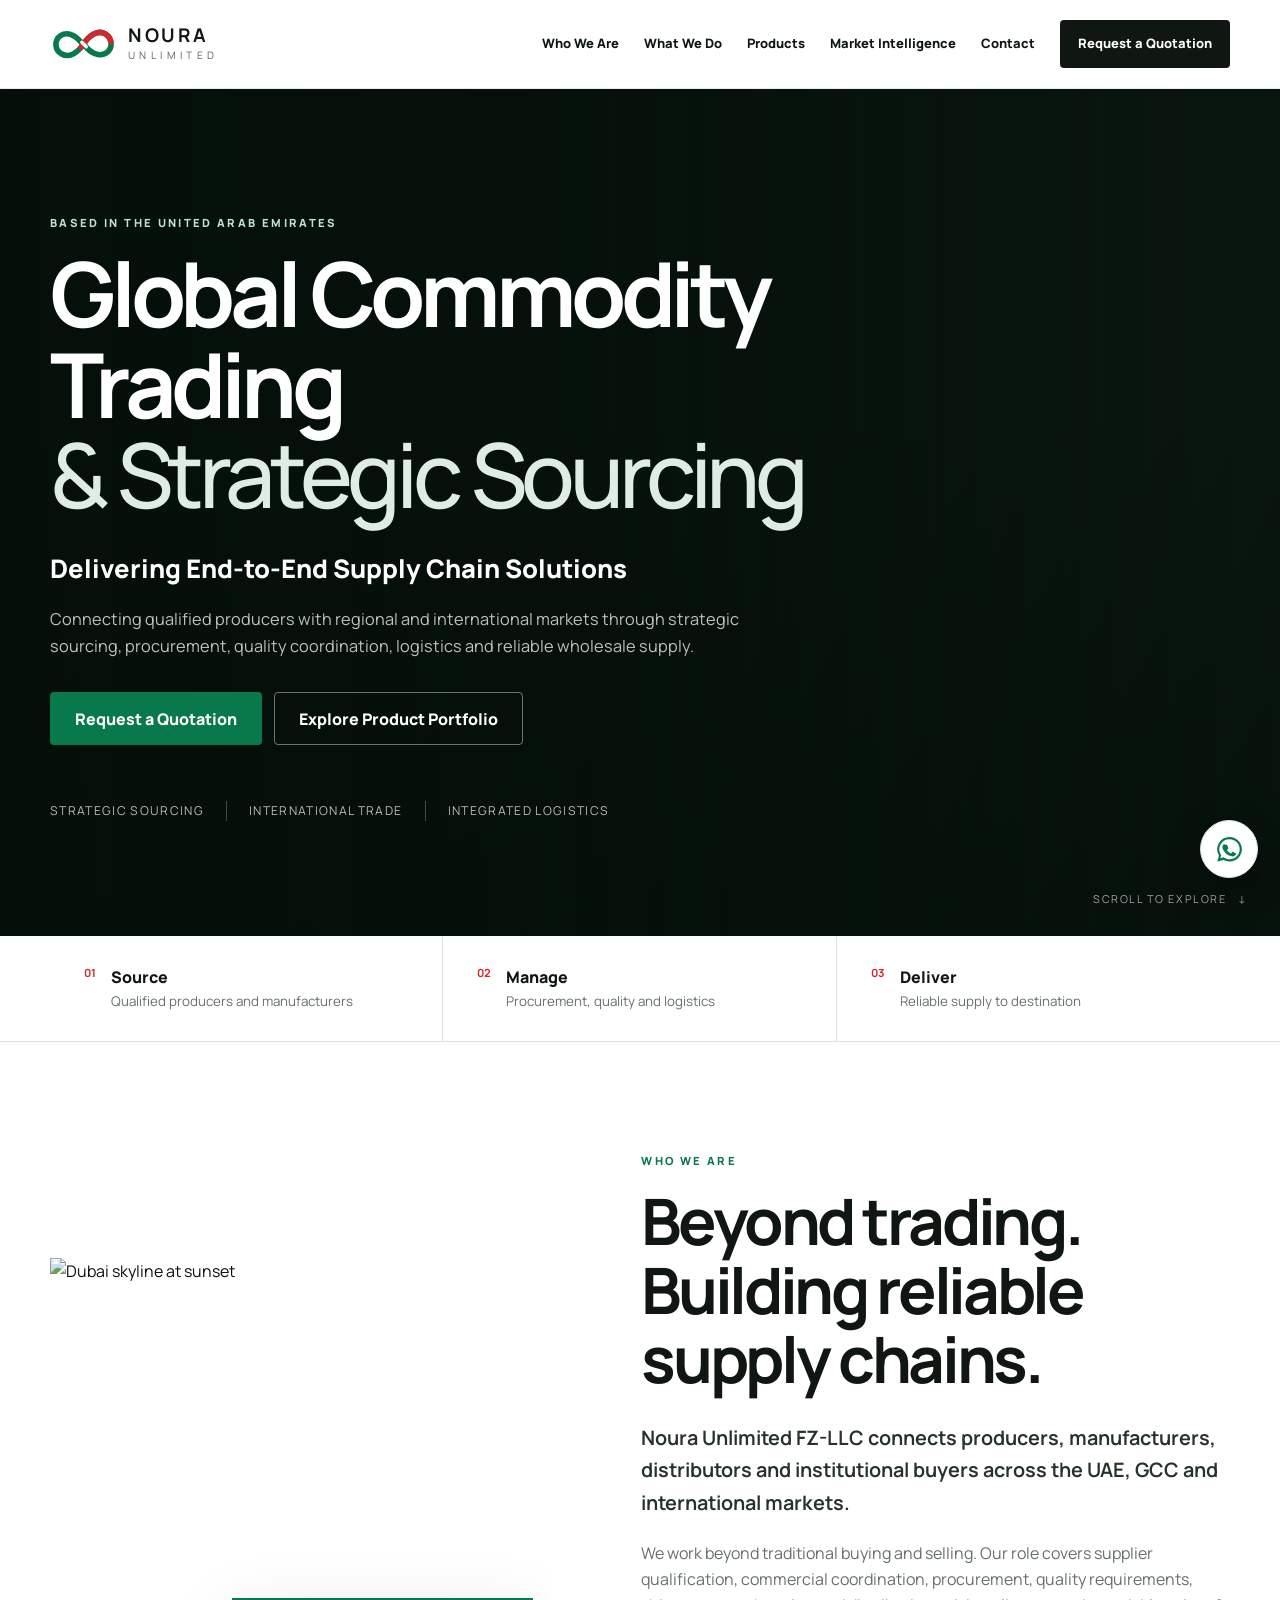
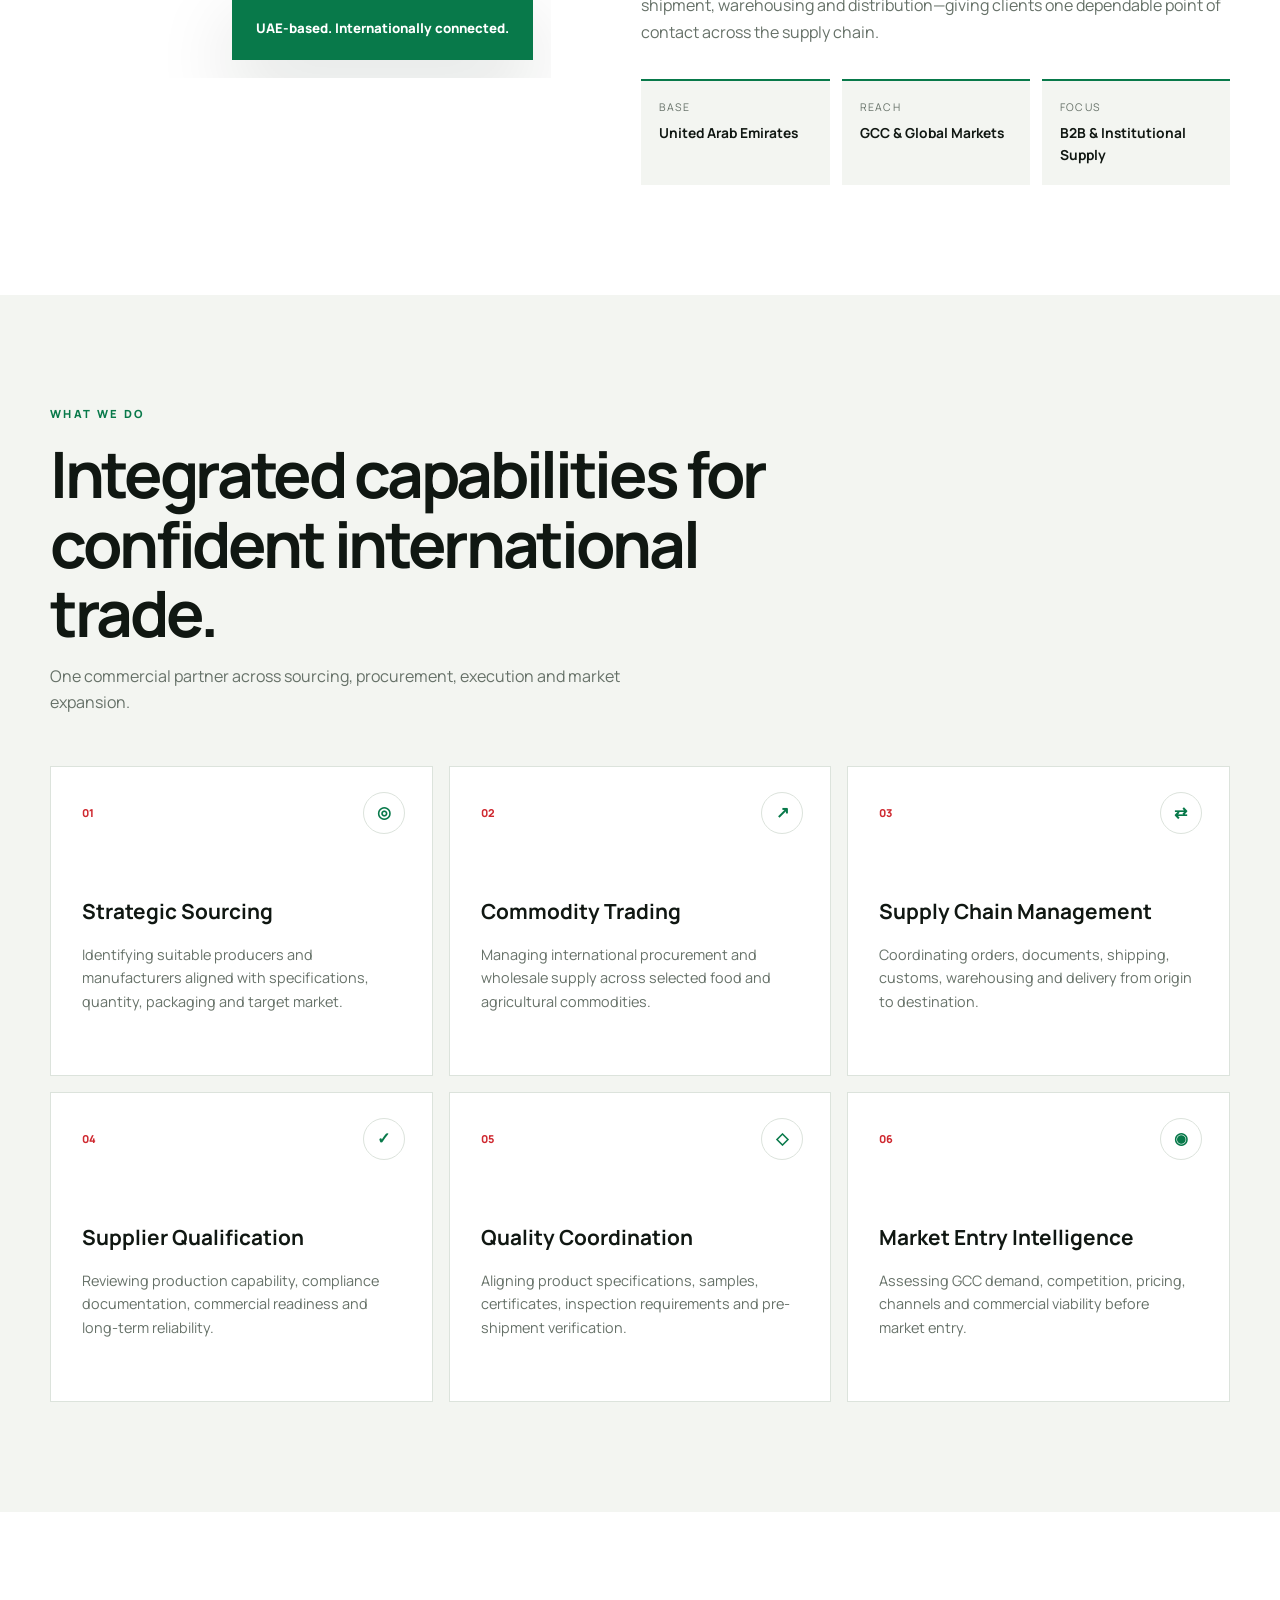
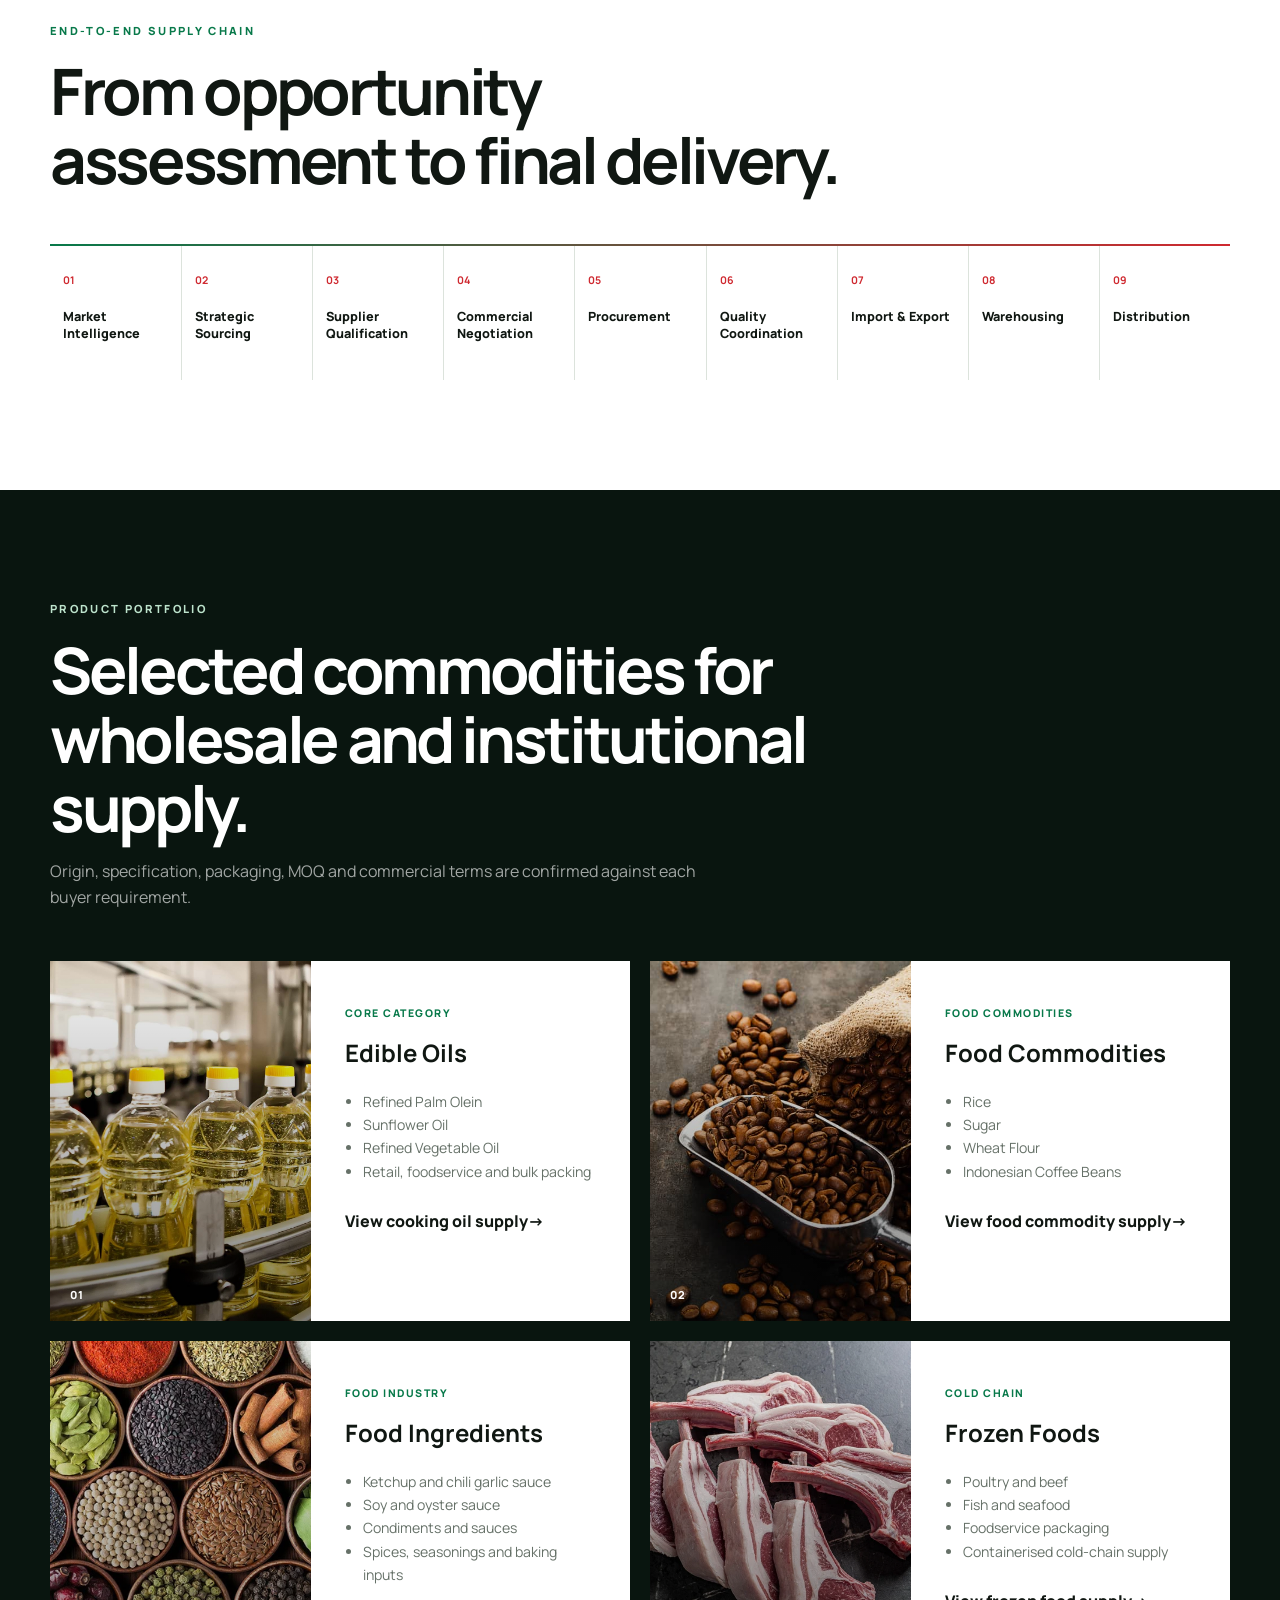
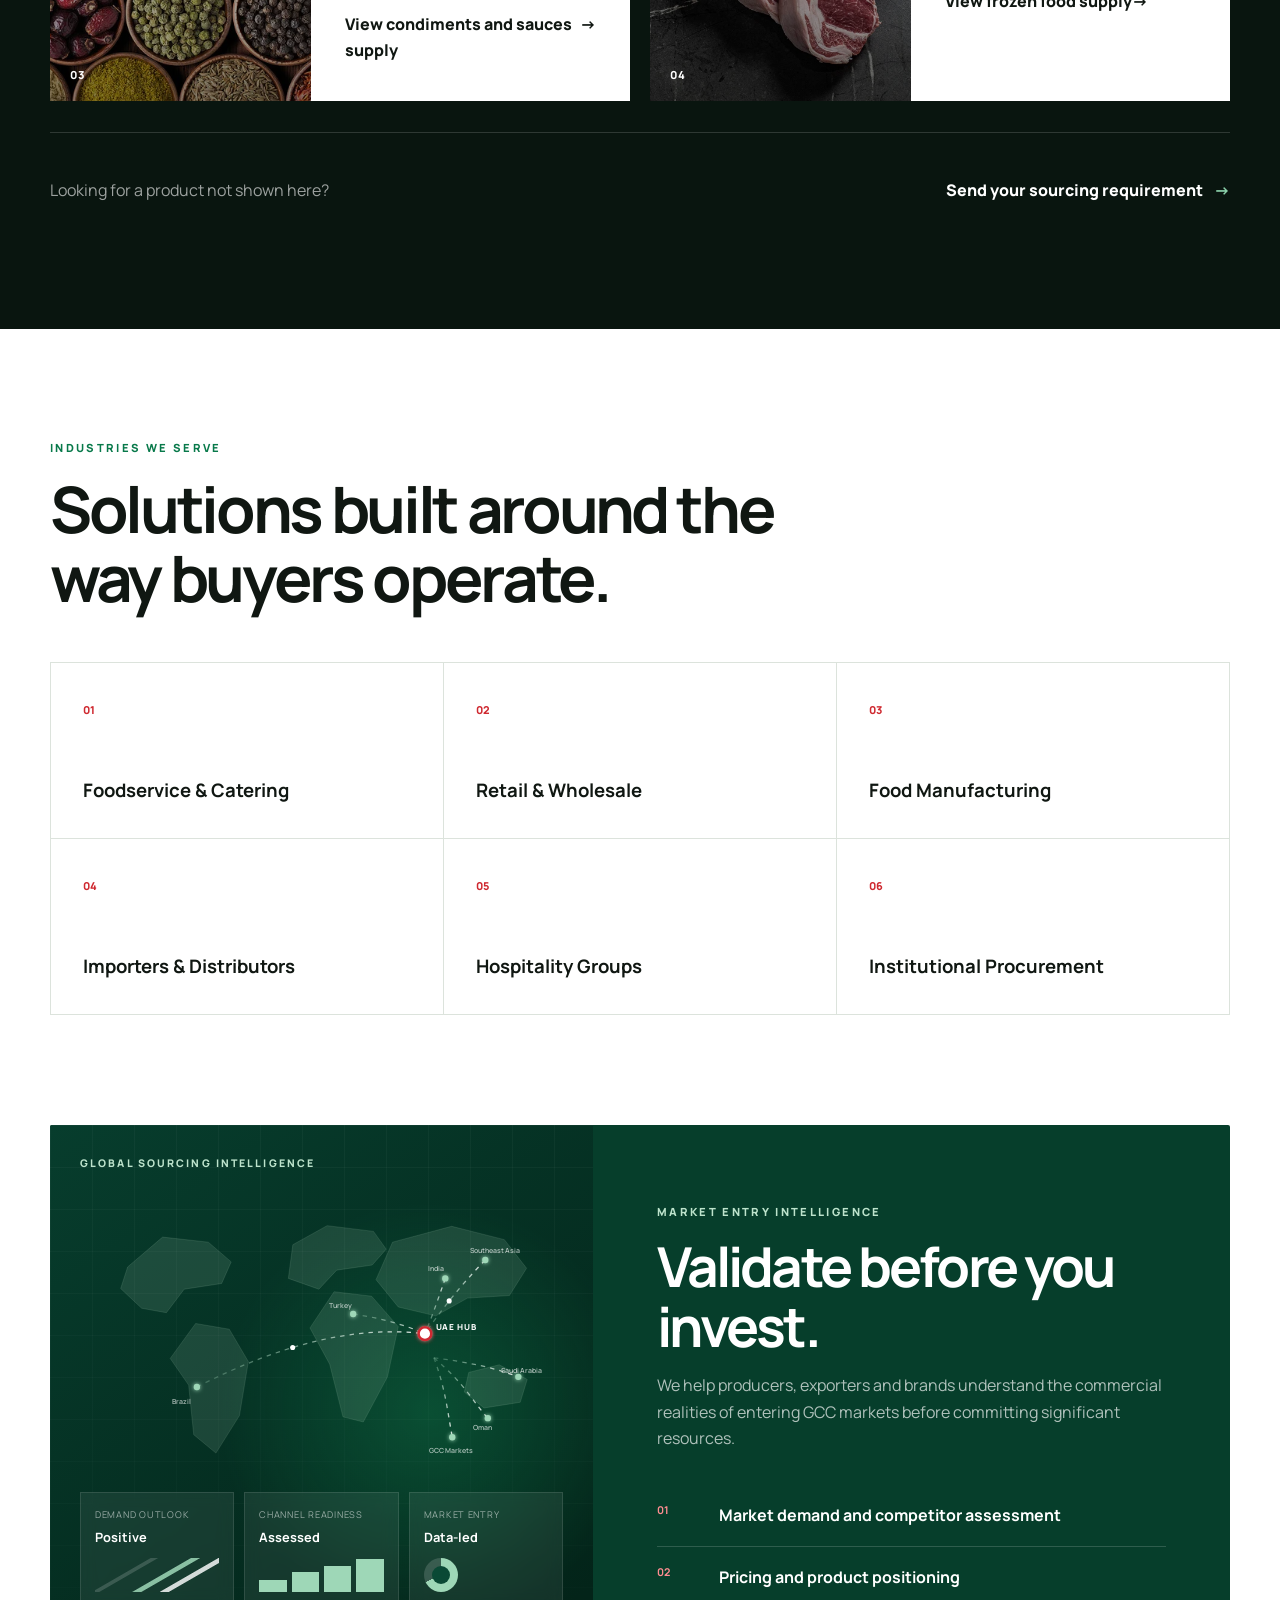
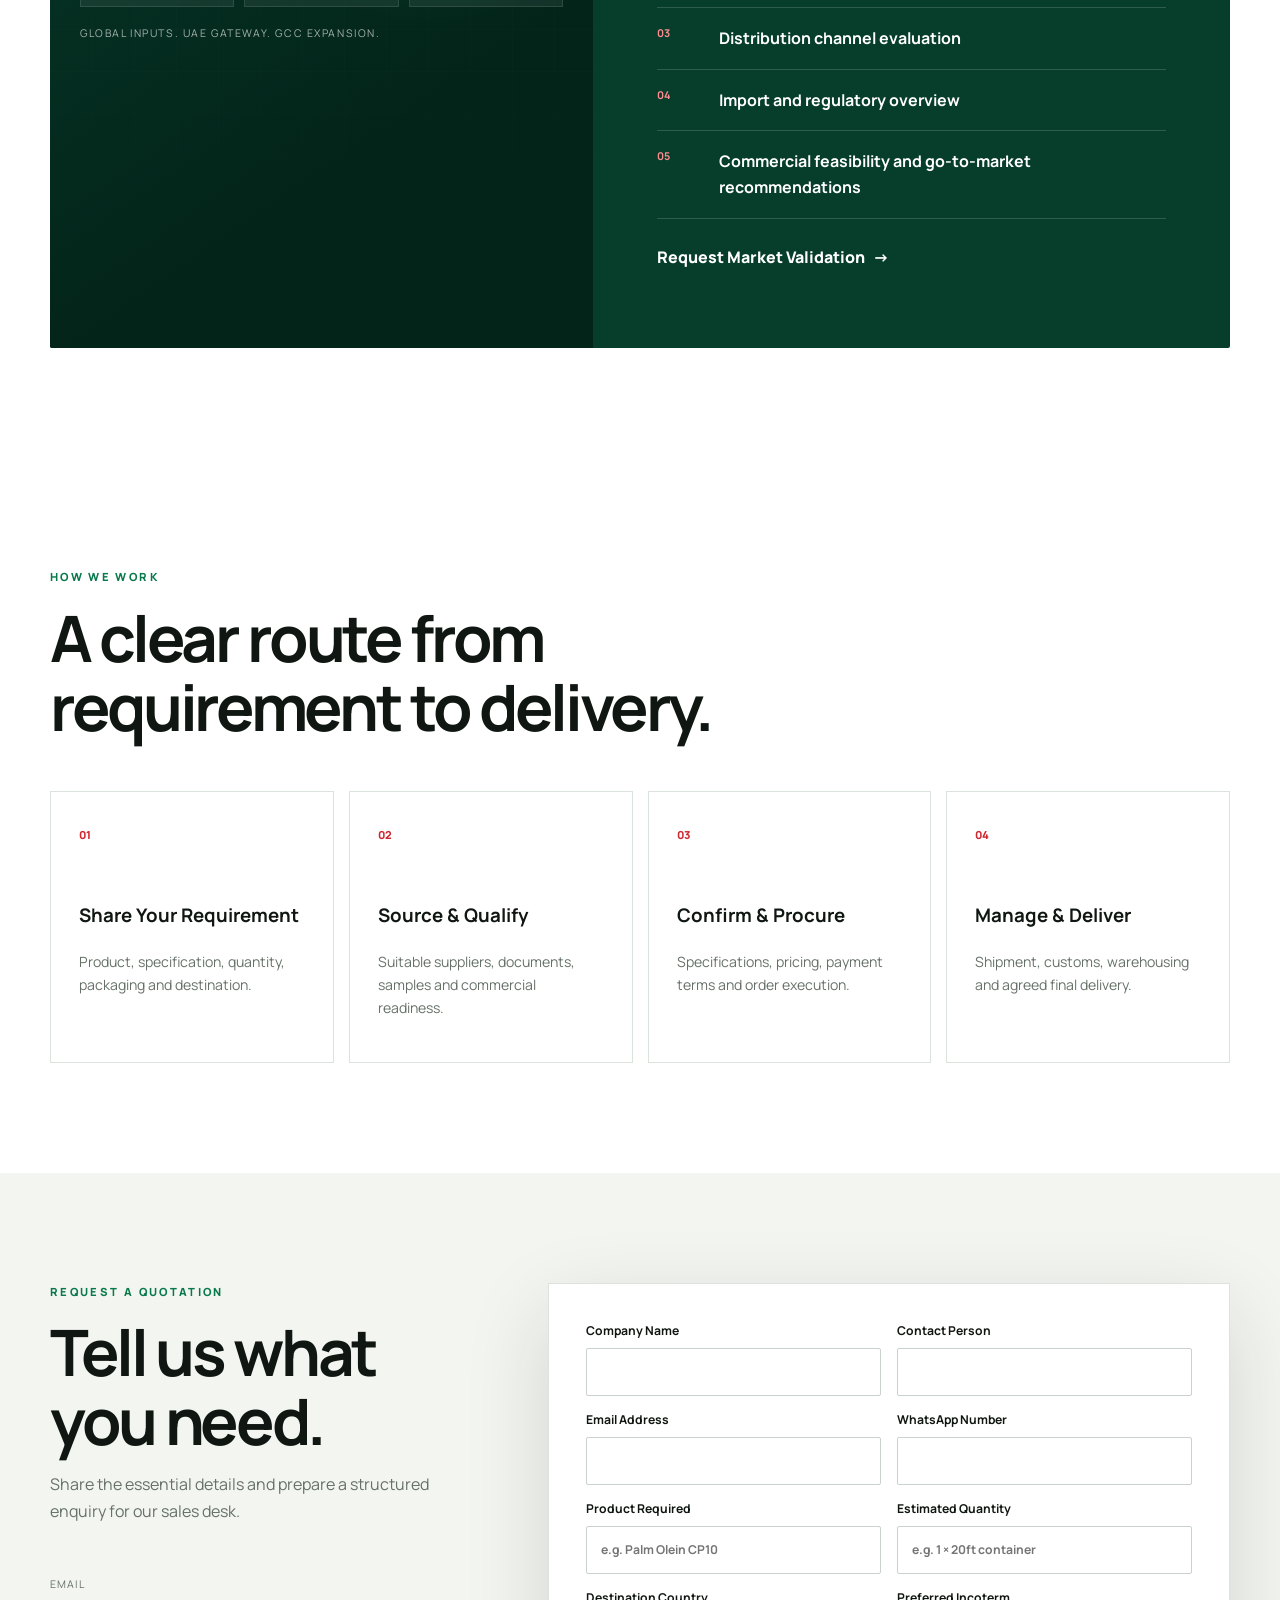
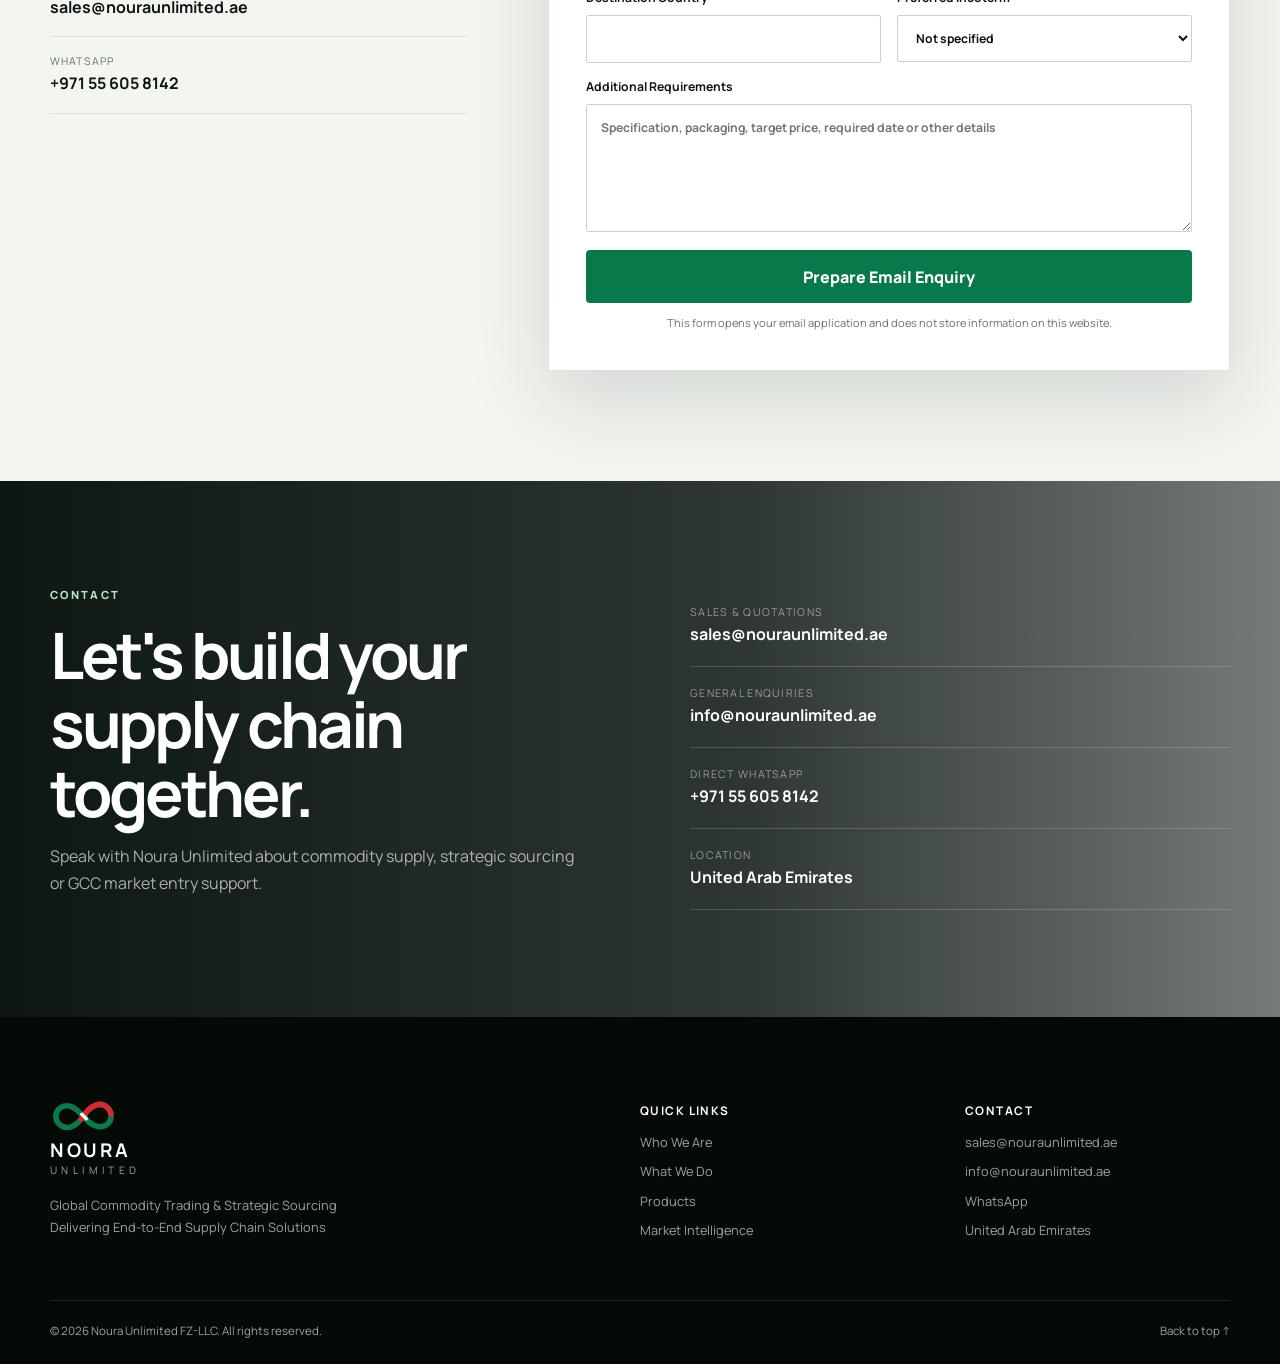
==== commit 3a1f9e44: "Link homepage to frozen food" ====
--- a/index.html
+++ b/index.html
@@ -173,7 +173,7 @@
         </div>
       </article>
      <article class="product-card reveal"><div class="product-image ingredient-image"><span>03</span></div><div class="product-body"><p class="product-kicker">Food Industry</p><h3>Food Ingredients</h3><ul><li>Ketchup and chili garlic sauce</li><li>Soy and oyster sauce</li><li>Condiments and sauces</li><li>Spices, seasonings and baking inputs</li></ul><a class="text-link" href="/products/food-ingredients/">View condiments and sauces supply <span>→</span></a></div></article>
-      <article class="product-card reveal"><div class="product-image frozen-image"><span>04</span></div><div class="product-body"><p class="product-kicker">Cold Chain</p><h3>Frozen Foods</h3><ul><li>Poultry and beef</li><li>Fish and seafood</li><li>Foodservice packaging</li><li>Containerised cold-chain supply</li></ul></div></article>
+      <article clas<article class="product-card reveal"><div class="product-image frozen-image"><span>04</span></div><div class="product-body"><p class="product-kicker">Cold Chain</p><h3>Frozen Foods</h3><ul><li>Poultry and beef</li><li>Fish and seafood</li><li>Foodservice packaging</li><li>Containerised cold-chain supply</li></ul><a class="text-link" href="/products/frozen-foods/">View frozen food supply <span>→</span></a></div></article>
     </div><div class="product-cta reveal"><p>Looking for a product not shown here?</p><a href="#rfq">Send your sourcing requirement <span>→</span></a></div>
   </div></section>
 
